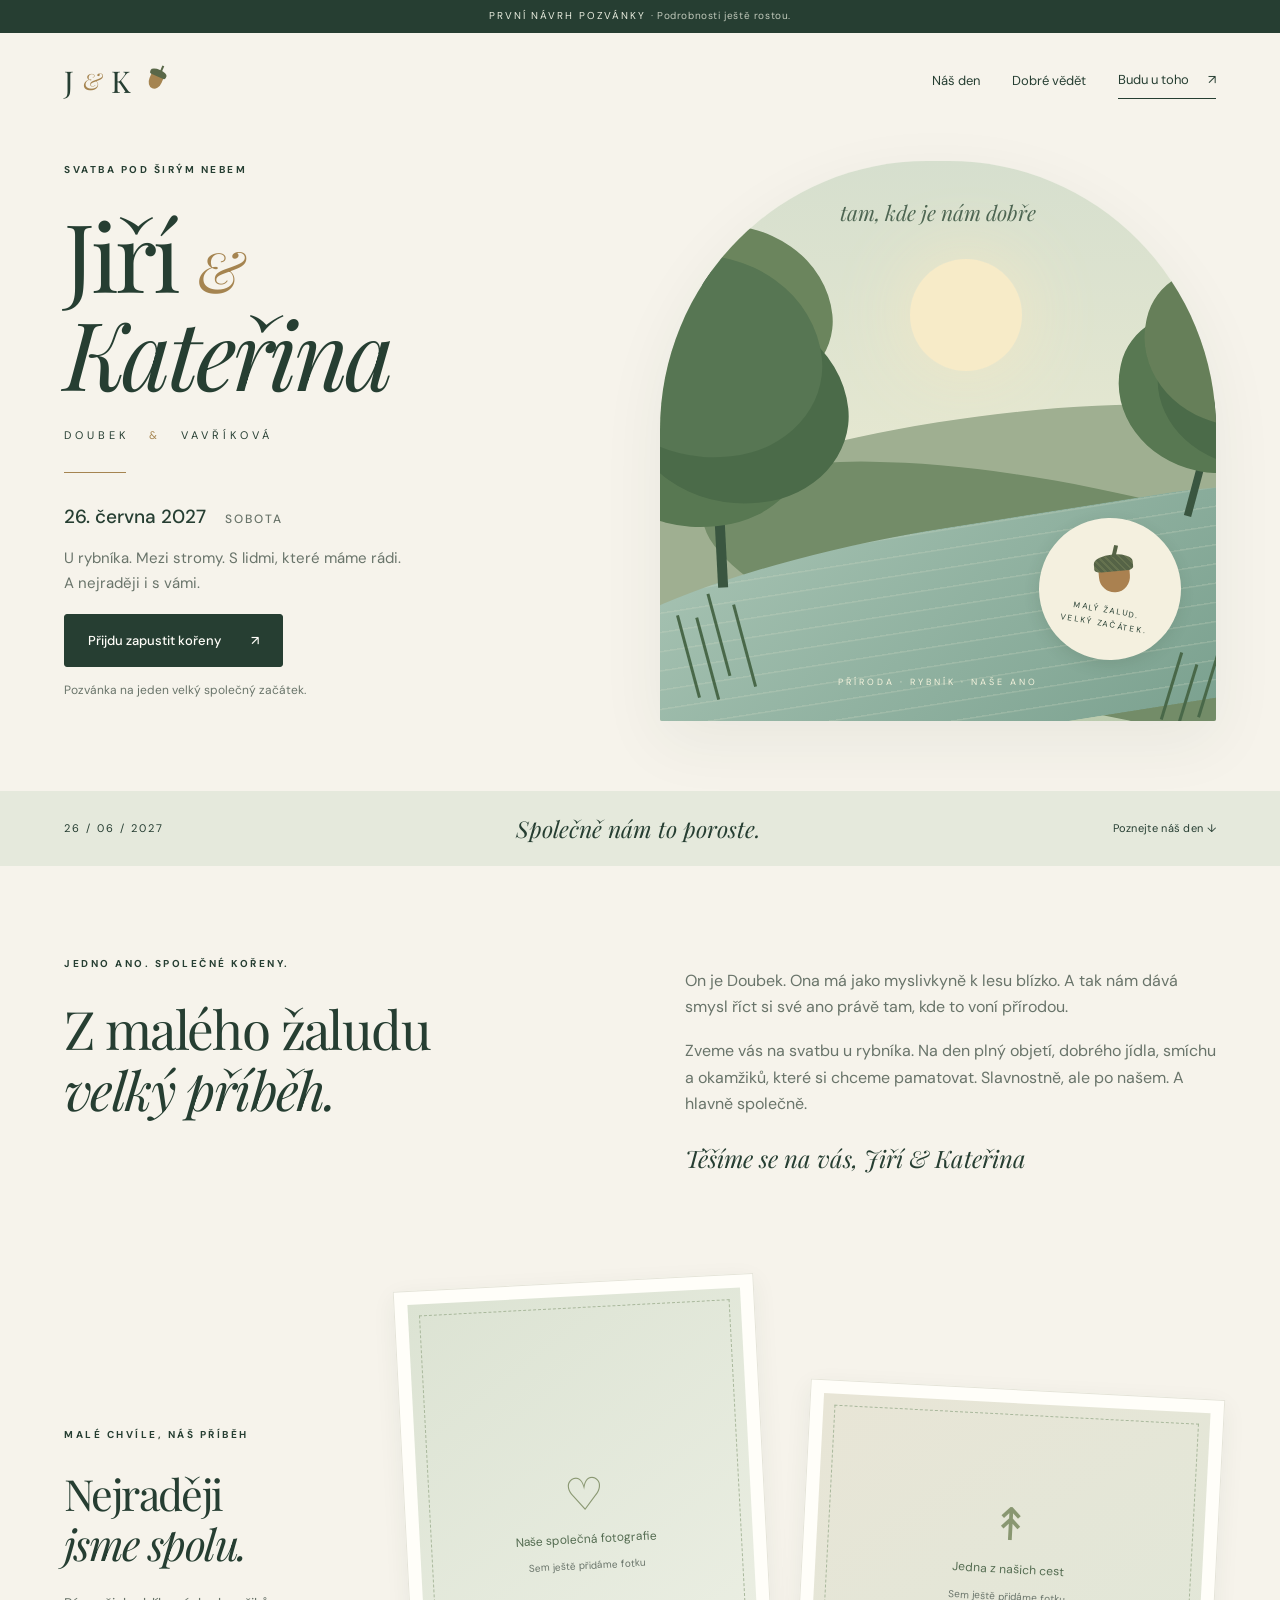
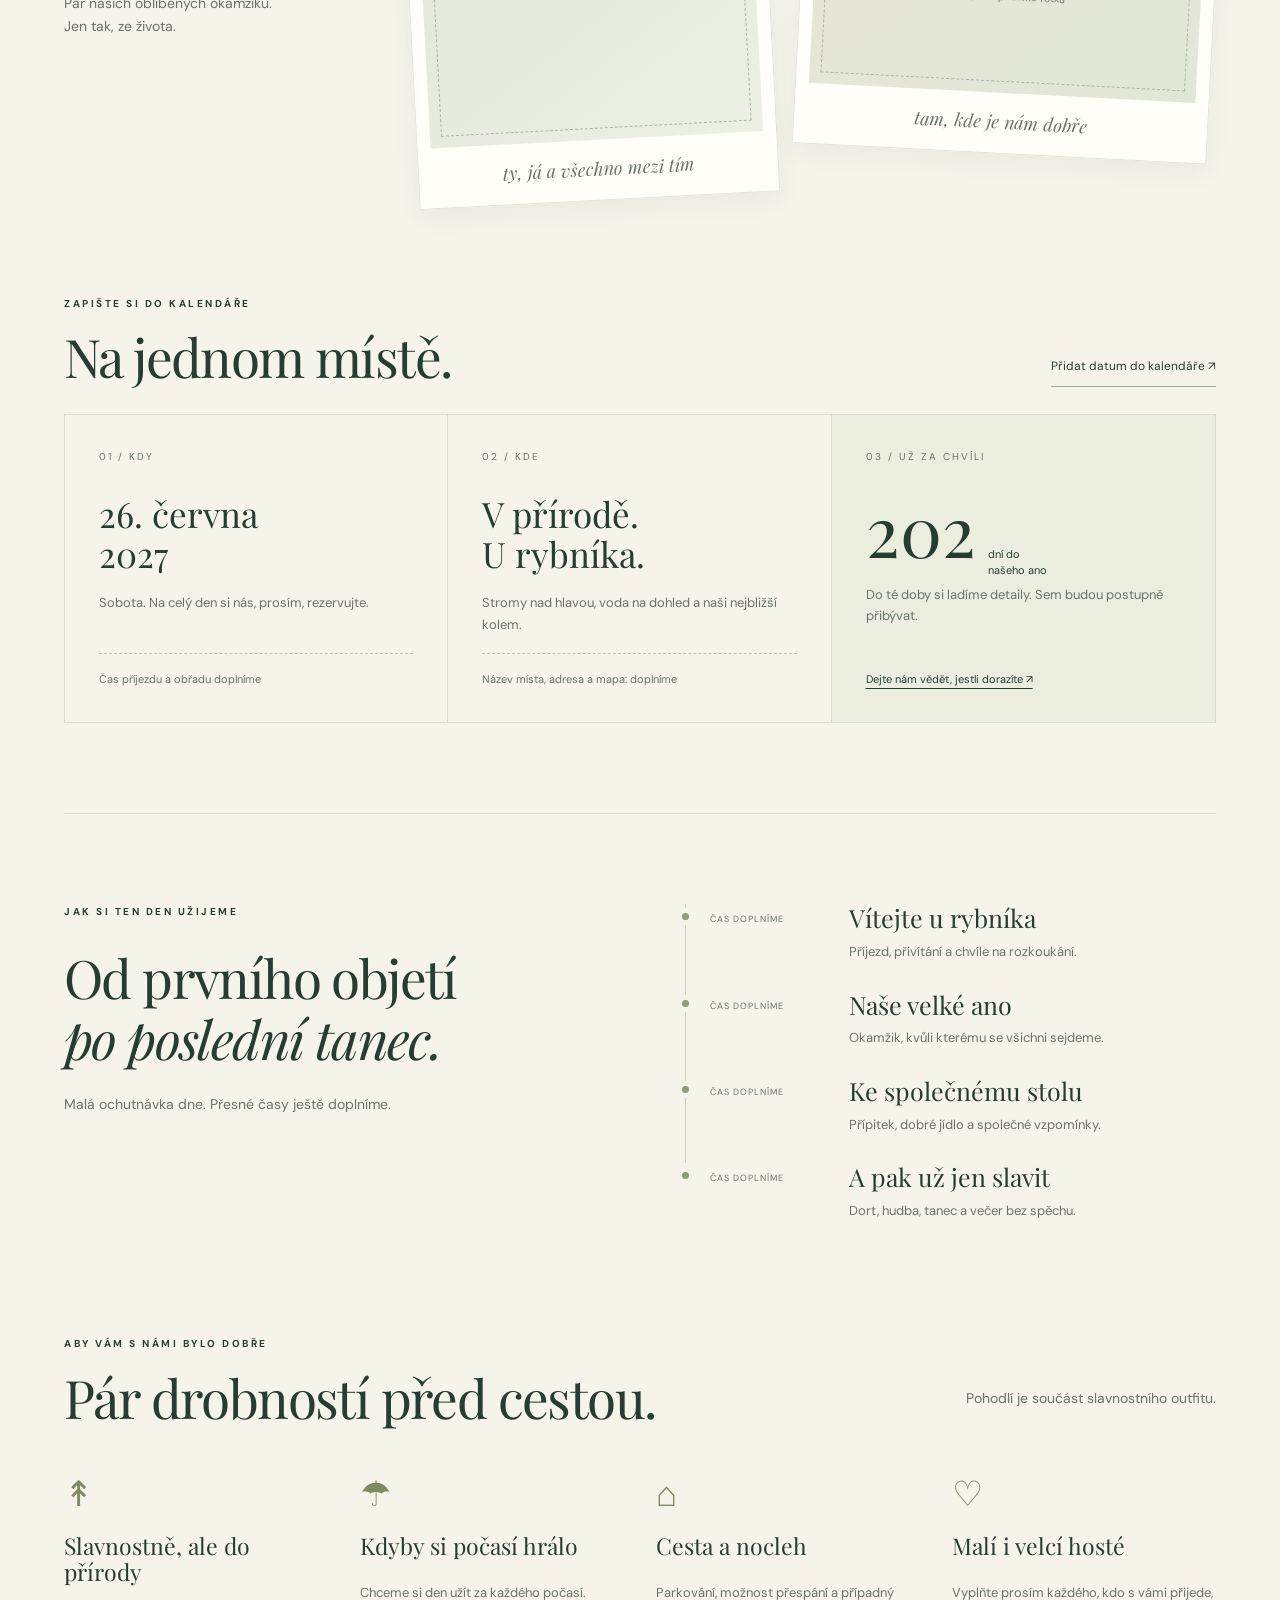
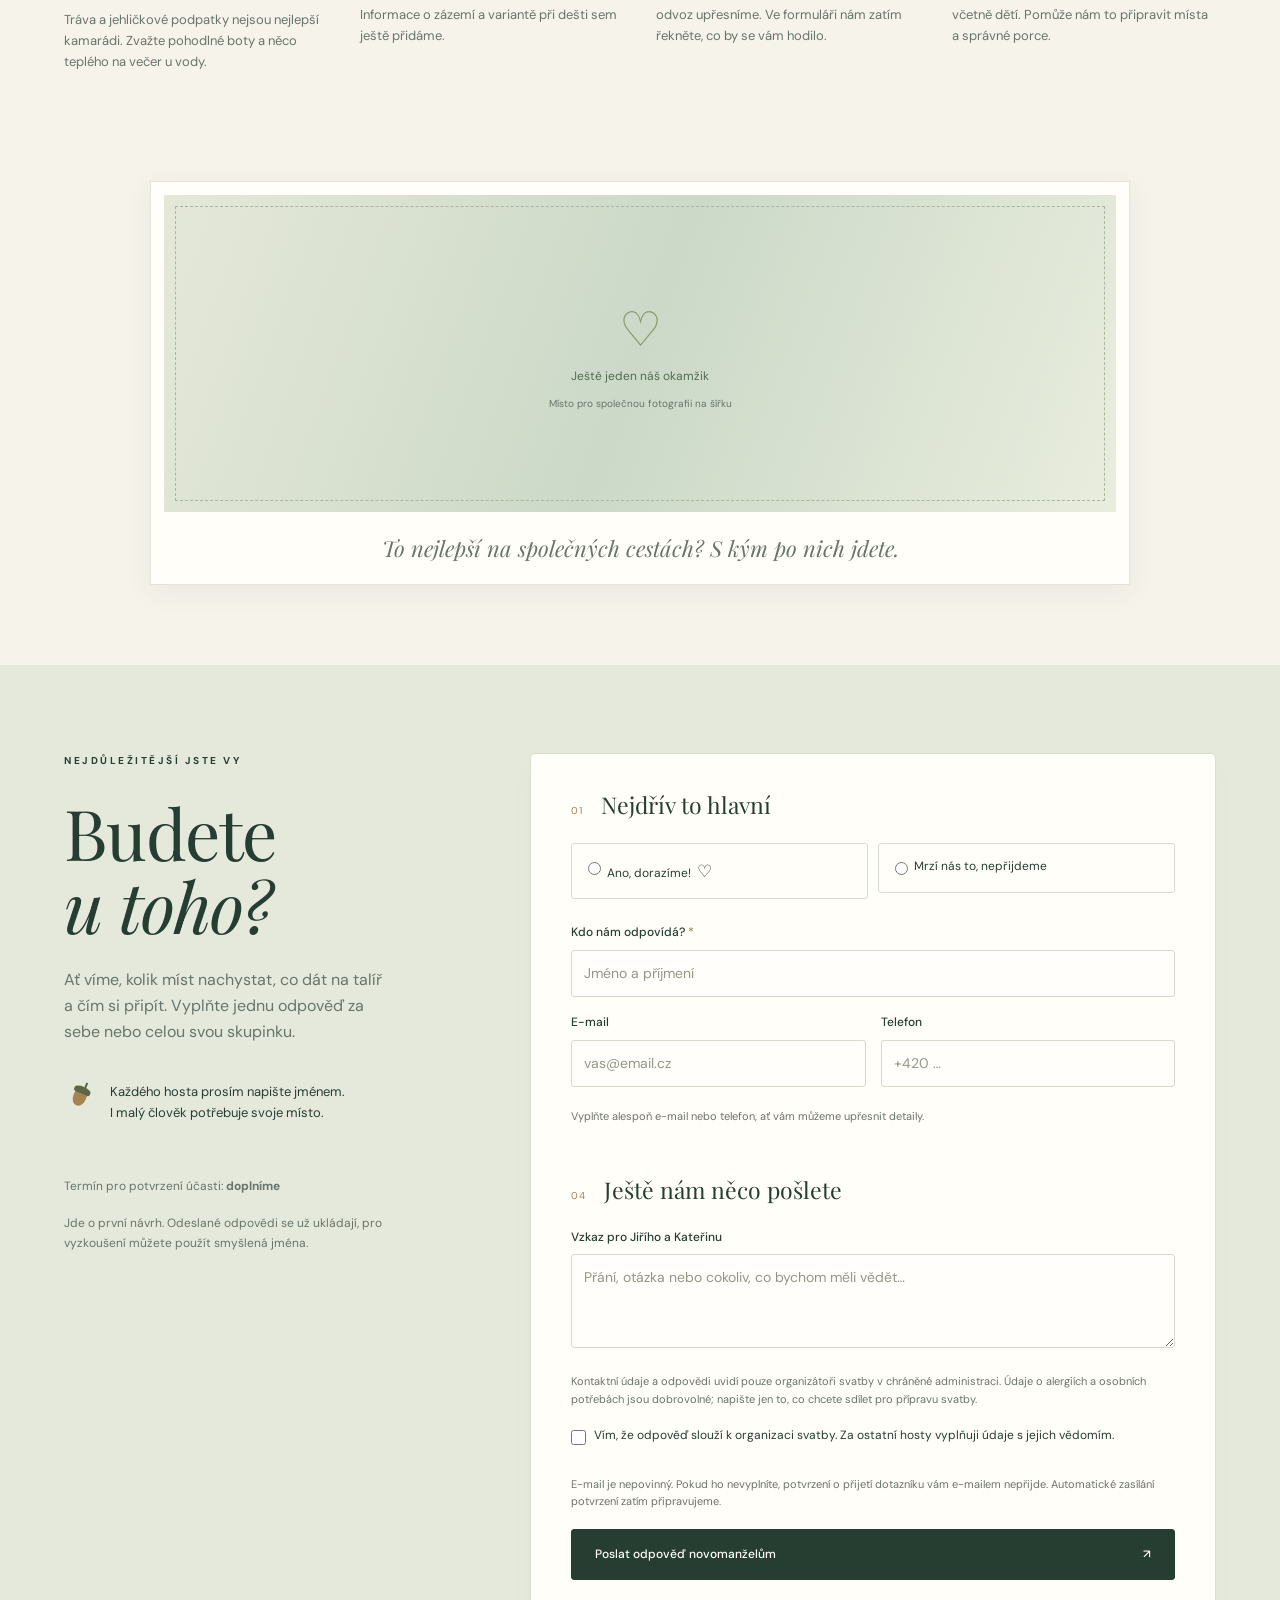
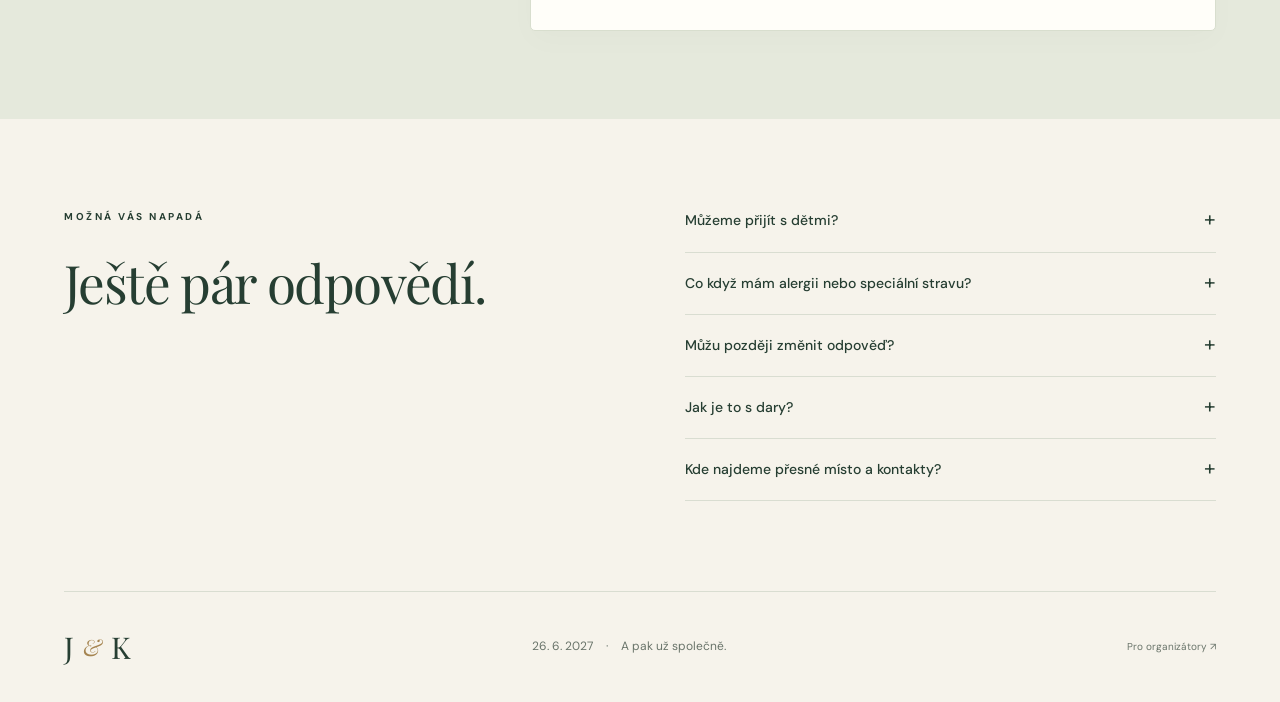
==== index.html @ 95fc45a4 "Explain optional email and planned RSVP confirmations" ====
<!doctype html>
<html lang="cs">
<head>
  <meta charset="utf-8"><meta name="viewport" content="width=device-width,initial-scale=1">
  <meta name="theme-color" content="#263e32">
  <title>Jiří & Kateřina — 26. června 2027</title>
  <meta name="description" content="Jedno ano. Společné kořeny. Jiří a Kateřina vás zvou na svou svatbu v přírodě u rybníka, 26. června 2027.">
  <meta property="og:title" content="Jiří & Kateřina — bereme se!">
  <meta property="og:description" content="26. června 2027 · V přírodě, u rybníka · Budete u toho s námi?">
  <meta property="og:type" content="website"><meta property="og:url" content="https://doukysvatba.github.io/">
  <meta property="og:image" content="https://doukysvatba.github.io/og.png"><meta property="og:image:alt" content="Jiří a Kateřina, 26. června 2027. Dubové listy a rybník.">
  <meta name="twitter:card" content="summary_large_image"><meta name="twitter:image" content="https://doukysvatba.github.io/og.png">
  <link rel="stylesheet" href="style.css"><script defer src="config.js"></script><script defer src="api.js"></script><script defer src="app.js"></script>
</head>
<body>
<a class="skip" href="#obsah">Přejít na obsah</a>
<div class="draft">PRVNÍ NÁVRH POZVÁNKY <span>· Podrobnosti ještě rostou.</span></div>
<header class="header"><a class="monogram" href="#" aria-label="Jiří a Kateřina, úvod">J <span>&</span> K <i class="tiny-acorn" aria-hidden="true"></i></a><nav aria-label="Hlavní navigace"><a href="#nas-den">Náš den</a><a href="#prakticky">Dobré vědět</a><a class="nav-cta" href="#potvrzeni">Budu u toho <span aria-hidden="true">↗</span></a></nav></header>
<main id="obsah">
  <section class="hero" aria-labelledby="hero-title">
    <div class="hero-copy"><p class="eyebrow">SVATBA POD ŠIRÝM NEBEM</p><h1 id="hero-title">Jiří <span class="amp">&</span><br><em>Kateřina</em></h1><p class="surnames">DOUBEK <span>&</span> VAVŘÍKOVÁ</p><div class="hero-rule"></div><p class="hero-date">26. června 2027 <span>sobota</span></p><p class="hero-description">U rybníka. Mezi stromy. S lidmi, které máme rádi.<br>A nejraději i s vámi.</p><a class="button" href="#potvrzeni">Přijdu zapustit kořeny <span aria-hidden="true">↗</span></a><p class="small hero-note">Pozvánka na jeden velký společný začátek.</p></div>
    <div class="hero-art" role="img" aria-label="Ilustrovaná krajina s rybníkem, stromy a motivem žaludu"><div class="art-grain"></div><div class="sun"></div><div class="hill hill-back"></div><div class="hill hill-front"></div><div class="pond"></div><div class="reeds reeds-one"></div><div class="reeds reeds-two"></div><div class="tree tree-one"><i></i><b></b></div><div class="tree tree-two"><i></i><b></b></div><div class="art-text">tam, kde je nám dobře</div><div class="acorn-stamp"><div class="acorn"><i></i><b></b></div><span>MALÝ ŽALUD.<br>VELKÝ ZAČÁTEK.</span></div><p class="art-caption">PŘÍRODA · RYBNÍK · NAŠE ANO</p></div>
  </section>
  <div class="date-strip"><span>26 / 06 / 2027</span><span class="strip-center">Společně nám to poroste.</span><a href="#nas-den">Poznejte náš den ↓</a></div>
  <section class="intro section" id="nas-den"><div><p class="eyebrow">JEDNO ANO. SPOLEČNÉ KOŘENY.</p><h2>Z malého žaludu<br><em>velký příběh.</em></h2></div><div class="intro-text"><p>On je Doubek. Ona má jako myslivkyně k lesu blízko. A tak nám dává smysl říct si své ano právě tam, kde to voní přírodou.</p><p>Zveme vás na svatbu u rybníka. Na den plný objetí, dobrého jídla, smíchu a okamžiků, které si chceme pamatovat. Slavnostně, ale po našem. A hlavně společně.</p><p class="signature">Těšíme se na vás, Jiří & Kateřina</p></div></section>
  <section class="photo-story section" aria-labelledby="photo-story-title">
    <div class="photo-story-copy"><p class="eyebrow">MALÉ CHVÍLE, NÁŠ PŘÍBĚH</p><h2 id="photo-story-title">Nejraději<br><em>jsme spolu.</em></h2><p class="muted">Pár našich oblíbených okamžiků. Jen tak, ze života.</p></div>
    <figure class="photo-frame photo-portrait"><div class="photo-space"><span class="photo-mark" aria-hidden="true">♡</span><span>Naše společná fotografie</span><small>Sem ještě přidáme fotku</small></div><figcaption>ty, já a všechno mezi tím</figcaption></figure>
    <figure class="photo-frame photo-landscape"><div class="photo-space"><span class="photo-mark" aria-hidden="true">↟</span><span>Jedna z našich cest</span><small>Sem ještě přidáme fotku</small></div><figcaption>tam, kde je nám dobře</figcaption></figure>
  </section>
  <section class="details section"><div class="section-top"><div><p class="eyebrow">ZAPIŠTE SI DO KALENDÁŘE</p><h2>Na jednom místě.</h2></div><button type="button" class="text-button" id="calendar">Přidat datum do kalendáře ↗</button></div><div class="detail-grid"><article class="detail-card"><span class="card-num">01 / KDY</span><h3>26. června<br>2027</h3><p>Sobota. Na celý den si nás, prosím, rezervujte.</p><div class="pending">Čas příjezdu a obřadu doplníme</div></article><article class="detail-card"><span class="card-num">02 / KDE</span><h3>V přírodě.<br>U rybníka.</h3><p>Stromy nad hlavou, voda na dohled a naši nejbližší kolem.</p><div class="pending">Název místa, adresa a mapa: doplníme</div></article><article class="detail-card countdown-card"><span class="card-num">03 / UŽ ZA CHVÍLI</span><div class="countdown"><strong id="days">—</strong><span id="days-label">dní do našeho ano</span></div><p>Do té doby si ladíme detaily. Sem budou postupně přibývat.</p><a href="#potvrzeni">Dejte nám vědět, jestli dorazíte ↗</a></article></div></section>
  <section class="program section"><div><p class="eyebrow">JAK SI TEN DEN UŽIJEME</p><h2>Od prvního objetí<br><em>po poslední tanec.</em></h2><p class="muted">Malá ochutnávka dne. Přesné časy ještě doplníme.</p></div><ol class="timeline"><li><span>ČAS DOPLNÍME</span><div><h3>Vítejte u rybníka</h3><p>Příjezd, přivítání a chvíle na rozkoukání.</p></div></li><li><span>ČAS DOPLNÍME</span><div><h3>Naše velké ano</h3><p>Okamžik, kvůli kterému se všichni sejdeme.</p></div></li><li><span>ČAS DOPLNÍME</span><div><h3>Ke společnému stolu</h3><p>Přípitek, dobré jídlo a společné vzpomínky.</p></div></li><li><span>ČAS DOPLNÍME</span><div><h3>A pak už jen slavit</h3><p>Dort, hudba, tanec a večer bez spěchu.</p></div></li></ol></section>
  <section class="practical section" id="prakticky"><div class="section-top"><div><p class="eyebrow">ABY VÁM S NÁMI BYLO DOBŘE</p><h2>Pár drobností před cestou.</h2></div><p class="muted">Pohodlí je součást slavnostního outfitu.</p></div><div class="practical-grid"><article><span class="mini-icon" aria-hidden="true">↟</span><h3>Slavnostně, ale do přírody</h3><p>Tráva a jehličkové podpatky nejsou nejlepší kamarádi. Zvažte pohodlné boty a něco teplého na večer u vody.</p></article><article><span class="mini-icon" aria-hidden="true">☂</span><h3>Kdyby si počasí hrálo</h3><p>Chceme si den užít za každého počasí. Informace o zázemí a variantě při dešti sem ještě přidáme.</p></article><article><span class="mini-icon" aria-hidden="true">⌂</span><h3>Cesta a nocleh</h3><p>Parkování, možnost přespání a případný odvoz upřesníme. Ve formuláři nám zatím řekněte, co by se vám hodilo.</p></article><article><span class="mini-icon" aria-hidden="true">♡</span><h3>Malí i velcí hosté</h3><p>Vyplňte prosím každého, kdo s vámi přijede, včetně dětí. Pomůže nám to připravit místa a správné porce.</p></article></div></section>
  <section class="photo-pause section" aria-labelledby="photo-pause-title"><figure class="photo-frame photo-wide"><div class="photo-space"><span class="photo-mark" aria-hidden="true">♡</span><span>Ještě jeden náš okamžik</span><small>Místo pro společnou fotografii na šířku</small></div><figcaption id="photo-pause-title">To nejlepší na společných cestách? S kým po nich jdete.</figcaption></figure></section>
  <section class="rsvp section" id="potvrzeni"><div class="rsvp-intro"><p class="eyebrow">NEJDŮLEŽITĚJŠÍ JSTE VY</p><h2>Budete<br><em>u toho?</em></h2><p>Ať víme, kolik míst nachystat, co dát na talíř a čím si připít. Vyplňte jednu odpověď za sebe nebo celou svou skupinku.</p><div class="rsvp-note"><span class="tiny-acorn" aria-hidden="true"></span><p>Každého hosta prosím napište jménem.<br>I malý člověk potřebuje svoje místo.</p></div><p class="small">Termín pro potvrzení účasti: <strong>doplníme</strong></p><p class="small">Jde o první návrh. Odeslané odpovědi se už ukládají, pro vyzkoušení můžete použít smyšlená jména.</p></div>
    <div class="form-card"><form id="rsvp-form">
      <fieldset><legend><span>01</span> Nejdřív to hlavní</legend><div class="attendance"><label><input type="radio" name="attendance" value="yes" required><span>Ano, dorazíme! <b>♡</b></span></label><label><input type="radio" name="attendance" value="no" required><span>Mrzí nás to, nepřijdeme</span></label></div><div class="field"><label for="contact-name">Kdo nám odpovídá? <span>*</span></label><input id="contact-name" name="contactName" autocomplete="name" maxlength="100" required placeholder="Jméno a příjmení"></div><div class="two-columns"><div class="field"><label for="email">E-mail</label><input id="email" name="email" type="email" autocomplete="email" maxlength="180" placeholder="vas@email.cz"></div><div class="field"><label for="phone">Telefon</label><input id="phone" name="phone" type="tel" autocomplete="tel" maxlength="40" placeholder="+420 …"></div></div><p class="field-hint">Vyplňte alespoň e-mail nebo telefon, ať vám můžeme upřesnit detaily.</p></fieldset>
      <div id="attending-fields" hidden><fieldset><legend><span>02</span> Kdo všechno přijede?</legend><p class="field-hint">Přidejte sebe, doprovod i děti. Jedna kartička = jeden host.</p><div id="guests"></div><button type="button" class="button secondary add-guest" id="add-guest">+ Přidat dalšího hosta</button><p class="field-hint">Maximálně 12 osob v jedné odpovědi.</p></fieldset>
      <fieldset><legend><span>03</span> Cesta, nocleh a drobnosti</legend><div class="two-columns"><div class="field"><label for="accommodation">Máte zájem o přespání?</label><select name="accommodation" id="accommodation"><option value="unsure">Ještě nevíme</option><option value="no">Ne, nocleh nepotřebujeme</option><option value="yes">Ano, máme zájem</option><option value="own">Zařídíme si sami</option></select></div><div class="field"><label for="transport">Jak plánujete přijet?</label><select name="transport" id="transport"><option value="unsure">Ještě nevíme</option><option value="car">Vlastním autem</option><option value="ride">S někým se svezeme</option><option value="other">Jinak</option></select></div></div><div class="two-columns"><div class="field"><label for="cars">Kolik aut přivezete?</label><input id="cars" name="cars" type="number" min="0" max="12" value="0"></div><div class="field"><label for="ride-home">Hodil by se odvoz po oslavě?</label><select name="rideHome" id="ride-home"><option value="unsure">Ještě nevíme</option><option value="no">Ne, zařídíme si sami</option><option value="yes">Ano, měli bychom zájem</option></select></div></div><p class="field-hint">Zjišťujeme zájem. Odeslání formuláře zatím není rezervací ubytování ani odvozu.</p><div class="field"><label for="accessibility">Co můžeme udělat pro vaše pohodlí?</label><textarea id="accessibility" name="accessibility" maxlength="1000" rows="2" placeholder="Např. místo pro kočárek, pomoc s pohybem, dětská židlička…"></textarea></div><div class="field"><label for="song">Na jakou písničku vás dostaneme na parket?</label><input id="song" name="song" maxlength="200" placeholder="Interpret a název písničky"></div></fieldset></div>
      <fieldset><legend><span>04</span> Ještě nám něco pošlete</legend><div class="field"><label for="message">Vzkaz pro Jiřího a Kateřinu</label><textarea id="message" name="message" rows="3" maxlength="2000" placeholder="Přání, otázka nebo cokoliv, co bychom měli vědět…"></textarea></div><p class="privacy-note">Kontaktní údaje a odpovědi uvidí pouze organizátoři svatby v chráněné administraci. Údaje o alergiích a osobních potřebách jsou dobrovolné; napište jen to, co chcete sdílet pro přípravu svatby.</p><label class="check"><input type="checkbox" name="acknowledge" required><span>Vím, že odpověď slouží k organizaci svatby. Za ostatní hosty vyplňuji údaje s jejich vědomím.</span></label></fieldset>
      <div class="honey" aria-hidden="true"><label for="company">Toto pole nevyplňujte</label><input id="company" name="company" tabindex="-1" autocomplete="off"></div>
      <p class="field-hint" id="email-confirmation-note">E-mail je nepovinný. Pokud ho nevyplníte, potvrzení o přijetí dotazníku vám e-mailem nepřijde. Automatické zasílání potvrzení zatím připravujeme.</p>
      <button class="button submit" id="submit" type="submit">Poslat odpověď novomanželům <span aria-hidden="true">↗</span></button><p id="form-status" role="status" aria-live="polite"></p>
    </form><div id="success" hidden tabindex="-1"><div class="success-icon">♡</div><p class="eyebrow">DĚKUJEME ZA ODPOVĚĎ</p><h3 id="success-title">Máme to zapsané.</h3><p id="success-text"></p><p class="small">Potvrzení je uložené. Automatický e-mail neposíláme. Na tomto zařízení můžete svou odpověď později upravit.</p><button type="button" class="button secondary" id="edit-response">Upravit odpověď</button></div></div>
  </section>
  <section class="faq section"><div><p class="eyebrow">MOŽNÁ VÁS NAPADÁ</p><h2>Ještě pár odpovědí.</h2></div><div><details><summary>Můžeme přijít s dětmi?</summary><p>Ve formuláři můžete uvést děti i miminka včetně porcí a potřeb. Přesné informace k zázemí pro nejmenší ještě doplníme.</p></details><details><summary>Co když mám alergii nebo speciální stravu?</summary><p>Ke každému hostovi lze vybrat typ jídla a dobrovolně doplnit alergie. Konkrétní menu připravujeme; uvedení potřeby zatím není potvrzením, že ji kuchyně dokáže zajistit. Ozveme se s upřesněním.</p></details><details><summary>Můžu později změnit odpověď?</summary><p>Ano. Na stejném zařízení a ve stejném prohlížeči můžete odpověď upravit. Nemažte data webu, jinak se vazba na odpověď ztratí. Při změně zařízení nás kontaktujte; kontakt sem ještě doplníme.</p></details><details><summary>Jak je to s dary?</summary><p>Největší radost nám udělá, když ten den strávíte s námi. Další přání ohledně darů ještě doplníme.</p></details><details><summary>Kde najdeme přesné místo a kontakty?</summary><p>Adresa, mapa, parkování a kontakt na organizátora tady budou před svatbou. Zatím jsou tyto informace k doplnění.</p></details></div></section>
</main><footer><div class="monogram">J <span>&</span> K</div><p>26. 6. 2027 <span>·</span> A pak už společně.</p><a href="admin.html">Pro organizátory ↗</a></footer>
</body></html>
---- style.css ----
@import url('https://fonts.googleapis.com/css2?family=DM+Sans:wght@400;500;600;700&family=Manrope:wght@400;500;600;700&family=Playfair+Display:ital,wght@0,400;0,500;0,600;1,400;1,500&display=swap');
:root{--paper:#f6f3eb;--ink:#263e32;--muted:#69746a;--line:#d9ddd1;--sage:#e5e9dc;--green:#385540;--gold:#a58450;--white:#fffef9;--serif:'Playfair Display',Georgia,serif;--sans:'DM Sans','Manrope',Arial,sans-serif}*{box-sizing:border-box}html{scroll-behavior:smooth;scroll-padding-top:24px}body{margin:0;background:var(--paper);color:var(--ink);font:16px/1.65 var(--sans)}button,input,select,textarea{font:inherit}button,a,input,select,textarea{touch-action:manipulation}a{color:inherit;text-underline-offset:5px}button,a{-webkit-tap-highlight-color:transparent}button{cursor:pointer}button:disabled{cursor:wait;opacity:.6}h1,h2,h3,p{margin-top:0}h1,h2,h3{font-family:var(--serif);font-weight:400;line-height:1.15}h2{font-size:clamp(32px,4.2vw,53px);letter-spacing:-1.6px;margin-bottom:24px}h3{font-size:26px}em{font-weight:400}p{margin-bottom:18px}input,select,textarea{min-width:0;max-width:100%}textarea{resize:vertical}a:focus-visible,button:focus-visible,summary:focus-visible,input:focus-visible,select:focus-visible,textarea:focus-visible{outline:3px solid #a58450;outline-offset:4px}[hidden]{display:none!important}.skip{position:absolute;left:10px;top:-80px;padding:12px;background:white;z-index:20}.skip:focus{top:5px}.draft{text-align:center;background:var(--ink);color:#e9eddf;font-size:10px;letter-spacing:1.9px;padding:8px 12px}.draft span{letter-spacing:.6px;opacity:.8}.header{max-width:1320px;padding:28px 48px;margin:auto;display:flex;align-items:center;justify-content:space-between}.monogram{font:30px var(--serif);display:flex;align-items:center;gap:9px;text-decoration:none}.monogram span{font-size:23px;font-style:italic;color:var(--gold)}.header nav{display:flex;gap:32px;align-items:center;font-size:13px}.header nav a{text-decoration:none}.nav-cta{border-bottom:1px solid var(--ink);padding:7px 0}.nav-cta span{margin-left:16px}.hero{max-width:1320px;min-height:650px;padding:32px 48px 70px;margin:auto;display:grid;grid-template-columns:1fr 1fr;gap:64px;align-items:center}.eyebrow{font-size:10px;font-weight:700;letter-spacing:2.5px;margin-bottom:26px}.hero h1{font-size:clamp(64px,7.4vw,100px);letter-spacing:-4px;line-height:1.04;margin-bottom:24px}.hero h1 .amp{font-size:.6em;color:var(--gold);font-style:italic}.surnames{font-size:11px;letter-spacing:4px}.surnames span{margin:0 13px;color:var(--gold)}.hero-rule{width:62px;border-top:1px solid var(--gold);margin:28px 0}.hero-date{font-size:19px;font-weight:500;margin-bottom:14px}.hero-date span{font-size:12px;text-transform:uppercase;letter-spacing:2px;margin-left:14px;color:var(--muted)}.hero-description{color:var(--muted);font-size:15px}.button{display:inline-flex;align-items:center;justify-content:space-between;gap:30px;background:var(--ink);color:var(--white);border:1px solid var(--ink);padding:15px 23px;font-size:13px;font-weight:500;text-decoration:none;border-radius:3px;min-height:50px;transition:background .2s,transform .2s}.button:hover{background:#426047;transform:translateY(-1px)}.button.secondary{background:transparent;color:var(--ink);border-color:#b5c0af}.button.secondary:hover{background:var(--sage)}.small{font-size:12px;color:var(--muted)}.hero-note{margin-top:14px}.hero-art{height:560px;position:relative;overflow:hidden;background:linear-gradient(#d6dfce,#e8e9d1 63%,#bbcbae);border-radius:48% 48% 2px 2px;isolation:isolate;box-shadow:0 20px 65px #233e3010}.sun{width:112px;height:112px;background:#f7ebc8;border-radius:50%;position:absolute;top:98px;left:45%;box-shadow:0 0 80px #f3e8c5}.hill{position:absolute;width:150%;height:220px;border-radius:50%}.hill-back{background:#9faf91;top:260px;left:-22%;transform:rotate(-9deg)}.hill-front{background:#738c68;top:333px;left:6%;transform:rotate(13deg)}.pond{position:absolute;left:-20%;width:150%;height:210px;bottom:-15px;background:repeating-linear-gradient(0deg,transparent 0 17px,#d8dfc838 18px 19px),linear-gradient(145deg,#abc6b6,#739b89);border-radius:50% 25% 0 0;transform:rotate(-9deg)}.tree{position:absolute;bottom:133px;width:150px;height:350px;left:-23px;transform:rotate(-6deg)}.tree b{position:absolute;left:72px;bottom:0;width:10px;height:100%;background:#3a5640;transform:rotate(3deg)}.tree i{position:absolute;inset:15px -40px 130px;background:#577653;border-radius:43% 57% 43% 55%;z-index:1;box-shadow:25px 53px 0 -4px #4b6b49,-20px 67px 0 1px #587852,30px -42px 0 -15px #6b855d}.tree-two{left:auto;right:-79px;bottom:157px;transform:scale(.75) rotate(12deg)}.tree-two i{background:#667f59}.reeds{position:absolute;bottom:22px;left:27px;width:3px;height:85px;background:#496849;transform:rotate(-15deg);box-shadow:18px 7px #496849,35px -13px #496849,57px 4px #496849;z-index:2}.reeds-two{left:auto;right:43px;bottom:0;transform:rotate(17deg);height:70px}.art-text{position:absolute;top:37px;left:0;right:0;text-align:center;font:italic 21px var(--serif);color:#4e6653}.art-caption{position:absolute;bottom:13px;left:0;right:0;text-align:center;color:#f5f3dd;font-size:9px;letter-spacing:3px;z-index:3}.art-grain{position:absolute;inset:0;opacity:.15;background-image:url("[data-uri]");z-index:4;mix-blend-mode:soft-light;pointer-events:none}.acorn-stamp{position:absolute;bottom:61px;right:35px;width:142px;height:142px;border-radius:50%;background:#f4f0df;display:flex;align-items:center;justify-content:center;flex-direction:column;transform:rotate(10deg);z-index:5;box-shadow:0 5px 15px #243e2920}.acorn-stamp span{text-align:center;font-size:8px;letter-spacing:1.8px;line-height:1.7;margin-top:12px}.acorn{position:relative;width:39px;height:45px;transform:rotate(-15deg)}.acorn i{position:absolute;bottom:0;width:31px;height:32px;left:4px;background:#aa8150;border-radius:8px 8px 50% 50%}.acorn b{position:absolute;top:7px;left:0;width:39px;height:17px;border-radius:55% 55% 20% 20%;background:repeating-linear-gradient(50deg,#556346 0 3px,#65724f 3px 5px)}.acorn b:before{content:'';position:absolute;bottom:14px;left:20px;width:4px;height:12px;transform:rotate(18deg);background:#556346}.tiny-acorn{display:inline-block;position:relative;width:13px;height:17px;background:#a58450;border-radius:3px 3px 50% 50%;margin:0 9px;transform:rotate(23deg)}.tiny-acorn:before{content:'';position:absolute;left:-2px;top:-3px;width:17px;height:7px;border-radius:50% 50% 2px 2px;background:#596748}.tiny-acorn:after{content:'';position:absolute;left:7px;top:-8px;width:2px;height:6px;background:#596748}.date-strip{background:var(--sage);padding:22px max(5%,calc((100vw - 1224px)/2));display:flex;align-items:center;justify-content:space-between;gap:20px;font-size:11px;letter-spacing:2px}.strip-center{font:italic 23px var(--serif);letter-spacing:0}.date-strip a{font-size:11px;letter-spacing:.3px;text-decoration:none}.section{max-width:1224px;margin:auto;padding:90px 0}.intro{display:grid;grid-template-columns:1fr 1fr;gap:90px}.intro-text{padding-top:12px;color:var(--muted)}.signature{font:italic 24px var(--serif);color:var(--ink);margin-top:25px}.details{padding-top:10px}.section-top{display:flex;justify-content:space-between;align-items:flex-end;gap:30px;margin-bottom:27px}.section-top h2{margin-bottom:0}.section-top .eyebrow{margin-bottom:14px}.text-button{border:0;border-bottom:1px solid #9eac97;background:none;color:var(--ink);font-size:12px;padding:10px 0;white-space:nowrap}.detail-grid{display:grid;grid-template-columns:repeat(3,1fr);border:1px solid var(--line)}.detail-card{padding:34px;display:flex;flex-direction:column;border-right:1px solid var(--line)}.detail-card:last-child{border:0}.card-num{font-size:10px;letter-spacing:2px;margin-bottom:28px;color:var(--muted)}.detail-card h3{font-size:35px;margin-bottom:18px}.detail-card p{font-size:13px;color:var(--muted)}.pending{margin-top:auto;padding-top:16px;border-top:1px dashed #bbc3b4;font-size:11px;color:var(--muted)}.countdown-card{background:#ebeedf}.countdown{display:flex;align-items:baseline;gap:12px;margin-top:-12px;margin-bottom:5px}.countdown strong{font:70px var(--serif)}.countdown span{font-size:11px;max-width:60px;line-height:1.5}.countdown-card a{font-size:11px;margin-top:auto}.program{border-top:1px solid var(--line);display:grid;grid-template-columns:1fr 1fr;gap:90px}.muted{color:var(--muted);font-size:14px}.timeline{margin:0;padding:0;list-style:none}.timeline li{display:grid;grid-template-columns:115px 1fr;gap:24px;padding:0 0 28px 24px;border-left:1px solid #c7d0be;position:relative}.timeline li:before{content:'';position:absolute;width:7px;height:7px;background:#8d9b76;border:5px solid var(--paper);box-sizing:content-box;border-radius:50%;top:4px;left:-9px}.timeline li:last-child{padding-bottom:0;border-color:transparent}.timeline span{font-size:9px;letter-spacing:1px;padding-top:8px;color:var(--muted)}.timeline h3{font-size:25px;margin-bottom:8px}.timeline p{font-size:13px;color:var(--muted);margin:0}.practical{padding-top:25px}.practical-grid{display:grid;grid-template-columns:repeat(4,1fr);gap:32px;margin-top:40px}.mini-icon{font:35px var(--serif);color:#7e8b60;display:block;margin-bottom:18px}.practical-grid h3{font-size:23px}.practical-grid p{font-size:13px;color:var(--muted)}.rsvp{max-width:none;background:var(--sage);padding:88px max(5%,calc((100vw - 1224px)/2));display:grid;grid-template-columns:.75fr 1.25fr;gap:100px}.rsvp-intro h2{font-size:70px;line-height:1.05}.rsvp-intro>p:not(.eyebrow){max-width:325px;color:var(--muted)}.rsvp-intro{align-self:start;position:sticky;top:40px}.rsvp-note{display:flex;align-items:flex-start;margin:35px 0;gap:15px}.rsvp-note .tiny-acorn{margin-top:8px;flex-shrink:0}.rsvp-note p{font-size:13px}.form-card{background:var(--white);padding:35px 40px;box-shadow:0 10px 30px #36452d05;border:1px solid #d8dece;border-radius:5px}fieldset{border:0;margin:0 0 30px;padding:0;min-width:0}legend{font:23px var(--serif);padding:0;margin-bottom:23px;width:100%}legend>span{font:10px var(--sans);letter-spacing:1px;color:var(--gold);margin-right:12px}.field{margin-bottom:16px}.field>label{display:block;font-size:12px;font-weight:500;margin-bottom:7px}.field>label>span{color:var(--gold)}.field input,.field textarea,.field select{width:100%;border:1px solid #d5dacd;border-radius:3px;background:#fffefa;color:var(--ink);padding:11px 12px;font-size:14px;min-height:45px}.field input::placeholder,.field textarea::placeholder{color:#929889}.field-hint{font-size:11px;color:var(--muted);margin:5px 0 18px;line-height:1.6}.two-columns{display:grid;grid-template-columns:1fr 1fr;gap:15px}.attendance{display:grid;grid-template-columns:1fr 1fr;gap:10px;margin-bottom:24px}.attendance label{position:relative;cursor:pointer}.attendance input{position:absolute;top:16px;left:12px;accent-color:var(--ink)}.attendance label>span{display:block;padding:13px 12px 13px 35px;border:1px solid var(--line);font-size:12px;min-height:50px;border-radius:3px}.attendance input:checked+span{background:var(--sage);border-color:var(--green)}.attendance b{font-weight:400;font-size:17px;margin-left:3px}.guest-card{background:#f4f5ed;border:1px solid #e2e5d9;padding:20px;margin-bottom:15px;border-radius:3px}.guest-top{display:flex;justify-content:space-between;align-items:center;margin-bottom:16px}.guest-top h4{margin:0;font-size:12px;font-weight:600}.remove-guest{font-size:11px;background:none;border:0;color:#7b4d3c;text-decoration:underline;text-underline-offset:3px;padding:5px}.drinks{display:flex;flex-wrap:wrap;gap:8px 14px}.check{display:flex;align-items:flex-start;gap:8px;font-size:12px;line-height:1.6;cursor:pointer}.check input{accent-color:var(--ink);margin:4px 0 0;flex-shrink:0;width:15px;height:15px}.drinks .check{font-size:11px}.add-guest{width:100%;justify-content:center;border-style:dashed!important;font-size:12px}.privacy-note{font-size:11px;color:var(--muted)}.submit{width:100%;font-size:12px}#form-status{font-size:13px;margin:15px 0 0;color:#8d432d}#success{text-align:center;padding:35px 0}#success h3{font-size:38px}#success p{font-size:14px}#success .small{font-size:12px}.success-icon{font-size:58px;color:var(--gold);margin-bottom:24px}.honey{position:absolute;left:-10000px;width:1px;height:1px;overflow:hidden}.faq{display:grid;grid-template-columns:1fr 1fr;gap:90px}.faq details{border-bottom:1px solid var(--line);padding:19px 0}.faq details:first-child{padding-top:0}.faq summary{cursor:pointer;list-style:none;font-size:14px;font-weight:500;display:flex;justify-content:space-between;gap:15px}.faq summary::-webkit-details-marker{display:none}.faq summary:after{content:'+';font-size:21px;font-weight:400;line-height:1}.faq details[open] summary:after{content:'−'}.faq details p{font-size:13px;color:var(--muted);padding-top:15px;margin-bottom:0}footer{max-width:1224px;margin:auto;padding:35px 0;border-top:1px solid var(--line);display:flex;align-items:center;justify-content:space-between;gap:20px}footer p{font-size:12px;margin:0;color:var(--muted)}footer p span{padding:0 10px}footer a{font-size:10px;color:var(--muted);text-decoration:none}
@media(min-width:1500px){.hero{padding-top:50px;padding-bottom:90px}.hero-art{height:610px}.hero{gap:85px}}@media(max-width:1320px){.section:not(.rsvp),footer{margin-left:5%;margin-right:5%}.header,.hero{padding-left:5%;padding-right:5%}.hero{gap:40px}.rsvp{gap:55px}}@media(max-width:900px){.hero-art{height:490px}.hero{gap:28px;min-height:0;padding-top:28px}.hero h1{font-size:73px}.hero-date span{display:block;margin:3px 0 0}.hero-description br{display:none}.intro,.program,.faq{gap:40px}.detail-card{padding:25px}.practical-grid{grid-template-columns:repeat(2,1fr)}.rsvp{grid-template-columns:1fr;gap:30px}.rsvp-intro{position:static;display:grid;grid-template-columns:1fr 1fr;column-gap:35px}.rsvp-intro .eyebrow,.rsvp-intro h2{grid-column:1}.rsvp-intro h2{grid-row:2/5}.rsvp-intro>p:not(.eyebrow),.rsvp-note{grid-column:2;max-width:none}.rsvp-intro>p:nth-child(3){grid-row:1/3;padding-top:10px}.rsvp-note{margin:0}.rsvp-intro h2{font-size:60px}.form-card{padding:35px}.timeline li{grid-template-columns:85px 1fr;gap:15px}.timeline span{font-size:8px}.strip-center{font-size:19px}.section{padding-top:65px;padding-bottom:65px}}
@media(max-width:620px){.draft{font-size:8px;letter-spacing:1.4px}.draft span{font-size:8px}.header{padding-top:20px;padding-bottom:16px}.header nav{gap:19px;font-size:11px}.header nav>a:first-child{display:none}.monogram{font-size:25px}.hero{grid-template-columns:1fr;padding-top:25px;padding-bottom:38px;gap:27px}.hero-copy{text-align:center}.hero .eyebrow{margin-bottom:22px;font-size:9px}.hero h1{font-size:76px;line-height:1;letter-spacing:-3px}.hero h1 br{display:none}.hero h1 .amp{display:block;font-size:39px;line-height:1.15}.surnames{font-size:9px;letter-spacing:3px;margin-top:22px}.hero-rule{margin:20px auto}.hero-date{font-size:18px}.hero-date span{display:inline;font-size:10px;margin-left:10px}.hero-description{font-size:13px;max-width:280px;margin:0 auto 22px}.hero .button{font-size:12px}.hero-note{font-size:10px}.hero-art{height:370px;width:100%;max-width:400px;margin:auto;border-radius:48% 48% 2px 2px}.sun{top:70px;left:47%;width:75px;height:75px}.hill-back{top:165px}.hill-front{top:235px}.pond{height:150px}.tree{height:280px;bottom:76px;transform:scale(.75);transform-origin:bottom}.tree-two{bottom:101px;transform:scale(.6) rotate(12deg)}.art-text{top:28px;font-size:18px}.acorn-stamp{width:108px;height:108px;bottom:39px;right:25px}.acorn-stamp .acorn{transform:scale(.75) rotate(-15deg);margin-bottom:-6px}.acorn-stamp span{font-size:6px;margin-top:6px}.art-caption{font-size:7px;letter-spacing:2px;bottom:8px}.date-strip{justify-content:center;padding:19px 5%}.date-strip>span:first-child,.date-strip a{display:none}.strip-center{font-size:23px}.section{padding:50px 0}.intro,.program,.faq{grid-template-columns:1fr;gap:20px}.intro-text{padding-top:0;font-size:14px}.eyebrow{font-size:9px;margin-bottom:19px}h2{font-size:37px;letter-spacing:-1px}.signature{font-size:22px}.section-top{align-items:flex-start;flex-direction:column;gap:12px}.detail-grid{grid-template-columns:1fr}.detail-card{padding:28px;border-right:0;border-bottom:1px solid var(--line)}.detail-card h3 br{display:none}.detail-card h3{font-size:30px}.card-num{margin-bottom:18px}.countdown strong{font-size:65px}.countdown span{max-width:none}.timeline li{grid-template-columns:90px 1fr;padding-left:20px;gap:14px}.timeline h3{font-size:24px}.practical-grid{gap:23px}.practical-grid h3{font-size:22px}.practical-grid p{font-size:12px}.mini-icon{font-size:29px;margin-bottom:13px}.rsvp{padding:50px 5%;gap:20px}.rsvp-intro{display:block}.rsvp-intro h2{font-size:53px}.rsvp-intro h2 br{display:none}.rsvp-intro h2 em{margin-left:10px}.rsvp-intro>p:not(.eyebrow){font-size:13px;max-width:none}.rsvp-intro>p:nth-child(3){padding-top:0}.rsvp-note{margin:20px 0}.rsvp-intro .small{font-size:11px!important}.form-card{padding:25px 19px}.two-columns{grid-template-columns:1fr;gap:0}.attendance{grid-template-columns:1fr;gap:8px}.attendance label>span{font-size:12px}.guest-card{padding:16px}.form-card legend{font-size:21px}.submit{padding:15px;gap:10px;font-size:11px}.field input,.field select,.field textarea{font-size:16px}.faq{gap:15px}.faq summary{font-size:13px}footer{flex-wrap:wrap;padding:26px 0;gap:16px}footer .monogram{font-size:23px}footer p{font-size:10px}footer>a{width:100%;text-align:center;font-size:10px}}@media(prefers-reduced-motion:reduce){html{scroll-behavior:auto}*,*:before,*:after{transition:none!important}}

/* Photo interludes: replace each .photo-space with a real img when supplied. */
.photo-story{display:grid;grid-template-columns:.85fr 1fr 1.15fr;gap:35px;align-items:center;padding-top:0;padding-bottom:85px}.photo-story-copy h2{font-size:43px}.photo-story-copy .muted{max-width:230px}.photo-frame{margin:0;background:var(--white);padding:13px 13px 0;box-shadow:0 7px 25px #263e3210;border:1px solid #e5e4d9}.photo-frame figcaption{padding:17px 5px 19px;text-align:center;font:italic 18px var(--serif);color:var(--muted)}.photo-space{display:flex;flex-direction:column;align-items:center;justify-content:center;gap:9px;text-align:center;padding:24px;background:linear-gradient(145deg,#dce3d3,#edf0e5);outline:1px dashed #a9b89c;outline-offset:-12px;color:#536b50}.photo-space>span:not(.photo-mark){font-size:12px}.photo-space small{font-size:10px;color:var(--muted)}.photo-mark{font:45px var(--serif);color:#899771}.photo-portrait{transform:rotate(-3deg)}.photo-portrait .photo-space{aspect-ratio:3/4}.photo-landscape{transform:rotate(3deg);margin-top:60px}.photo-landscape .photo-space{aspect-ratio:4/3;background:linear-gradient(145deg,#e8e5d6,#e1e7d8)}.photo-frame img{display:block;width:100%;height:auto}.photo-pause{padding-top:0;padding-bottom:80px}.photo-wide{max-width:980px;margin:auto}.photo-wide .photo-space{aspect-ratio:3/1;background:linear-gradient(110deg,#e5e8d8,#ccd9c8,#e9edde)}.photo-wide figcaption{font-size:22px;padding:21px}.photo-wide .photo-mark{font-size:48px}@media(max-width:900px){.photo-story{grid-template-columns:1fr 1fr;gap:30px}.photo-story-copy{grid-column:1/-1;text-align:center}.photo-story-copy h2 br{display:none}.photo-story-copy .muted{max-width:none}.photo-portrait{max-width:300px;justify-self:end}.photo-landscape{max-width:360px}.photo-wide .photo-space{aspect-ratio:2.5/1}}@media(max-width:620px){.photo-story{gap:16px;padding-top:0;padding-bottom:55px}.photo-story-copy h2{font-size:34px}.photo-story-copy{margin-bottom:6px}.photo-frame{padding:8px 8px 0}.photo-frame figcaption{font-size:13px;padding:12px 2px}.photo-space{padding:19px 12px;outline-offset:-7px;gap:6px}.photo-space>span:not(.photo-mark){font-size:10px}.photo-space small{font-size:8px}.photo-mark{font-size:29px}.photo-landscape{margin-top:30px}.photo-pause{padding-top:0;padding-bottom:48px}.photo-wide .photo-space{aspect-ratio:1.6/1}.photo-wide figcaption{font-size:17px;padding:16px 9px}}
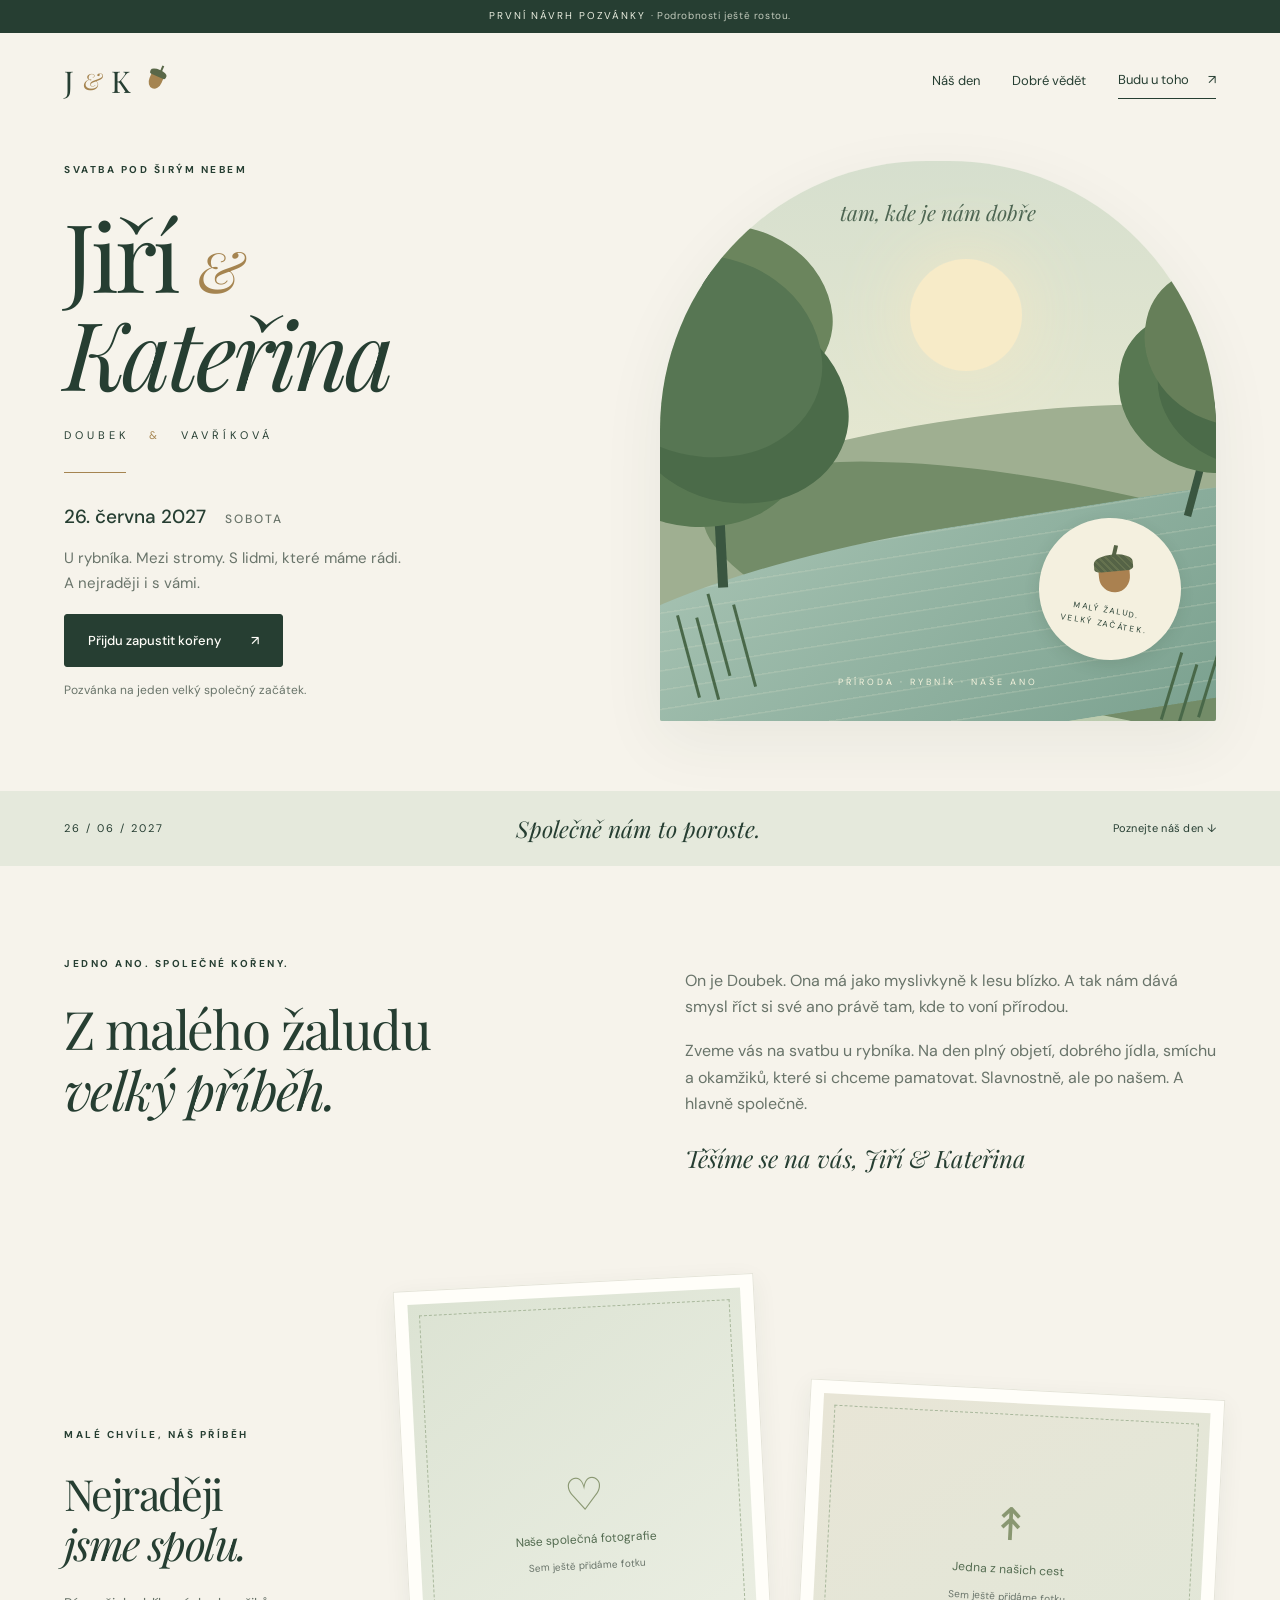
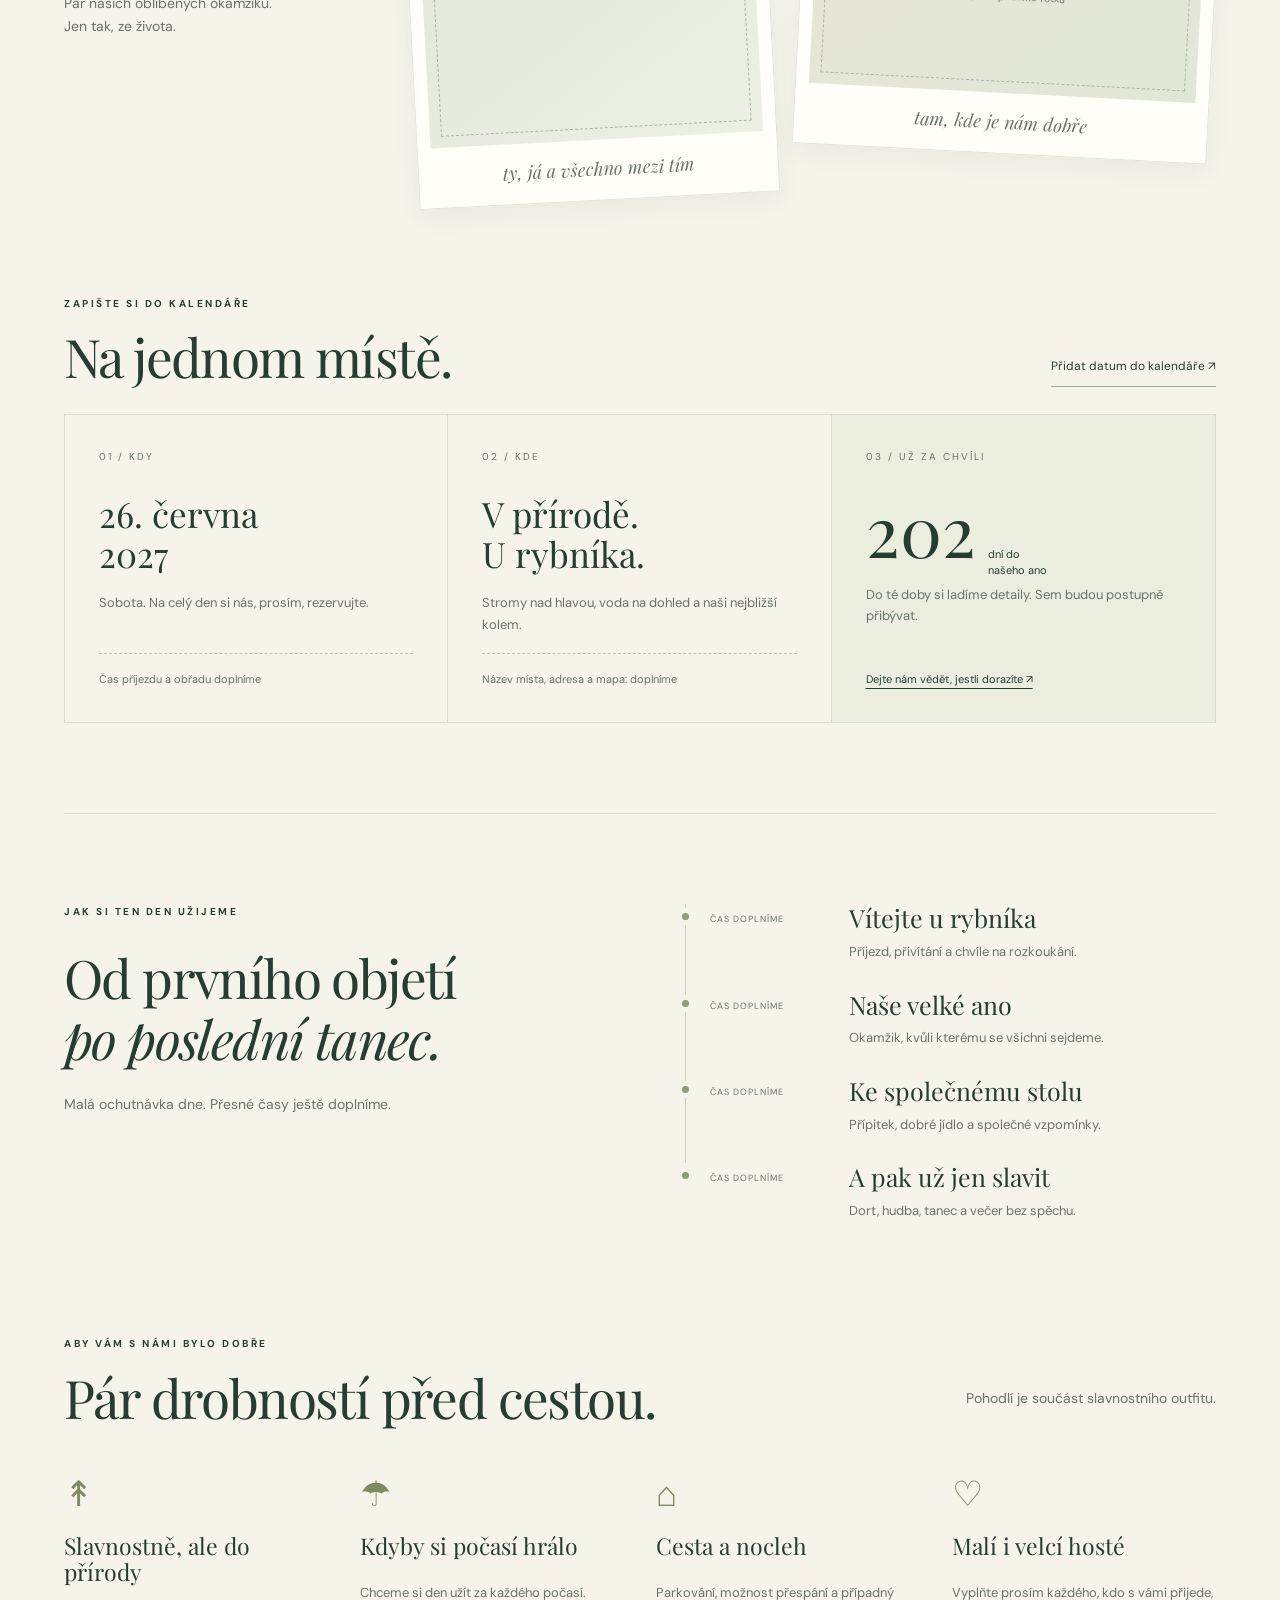
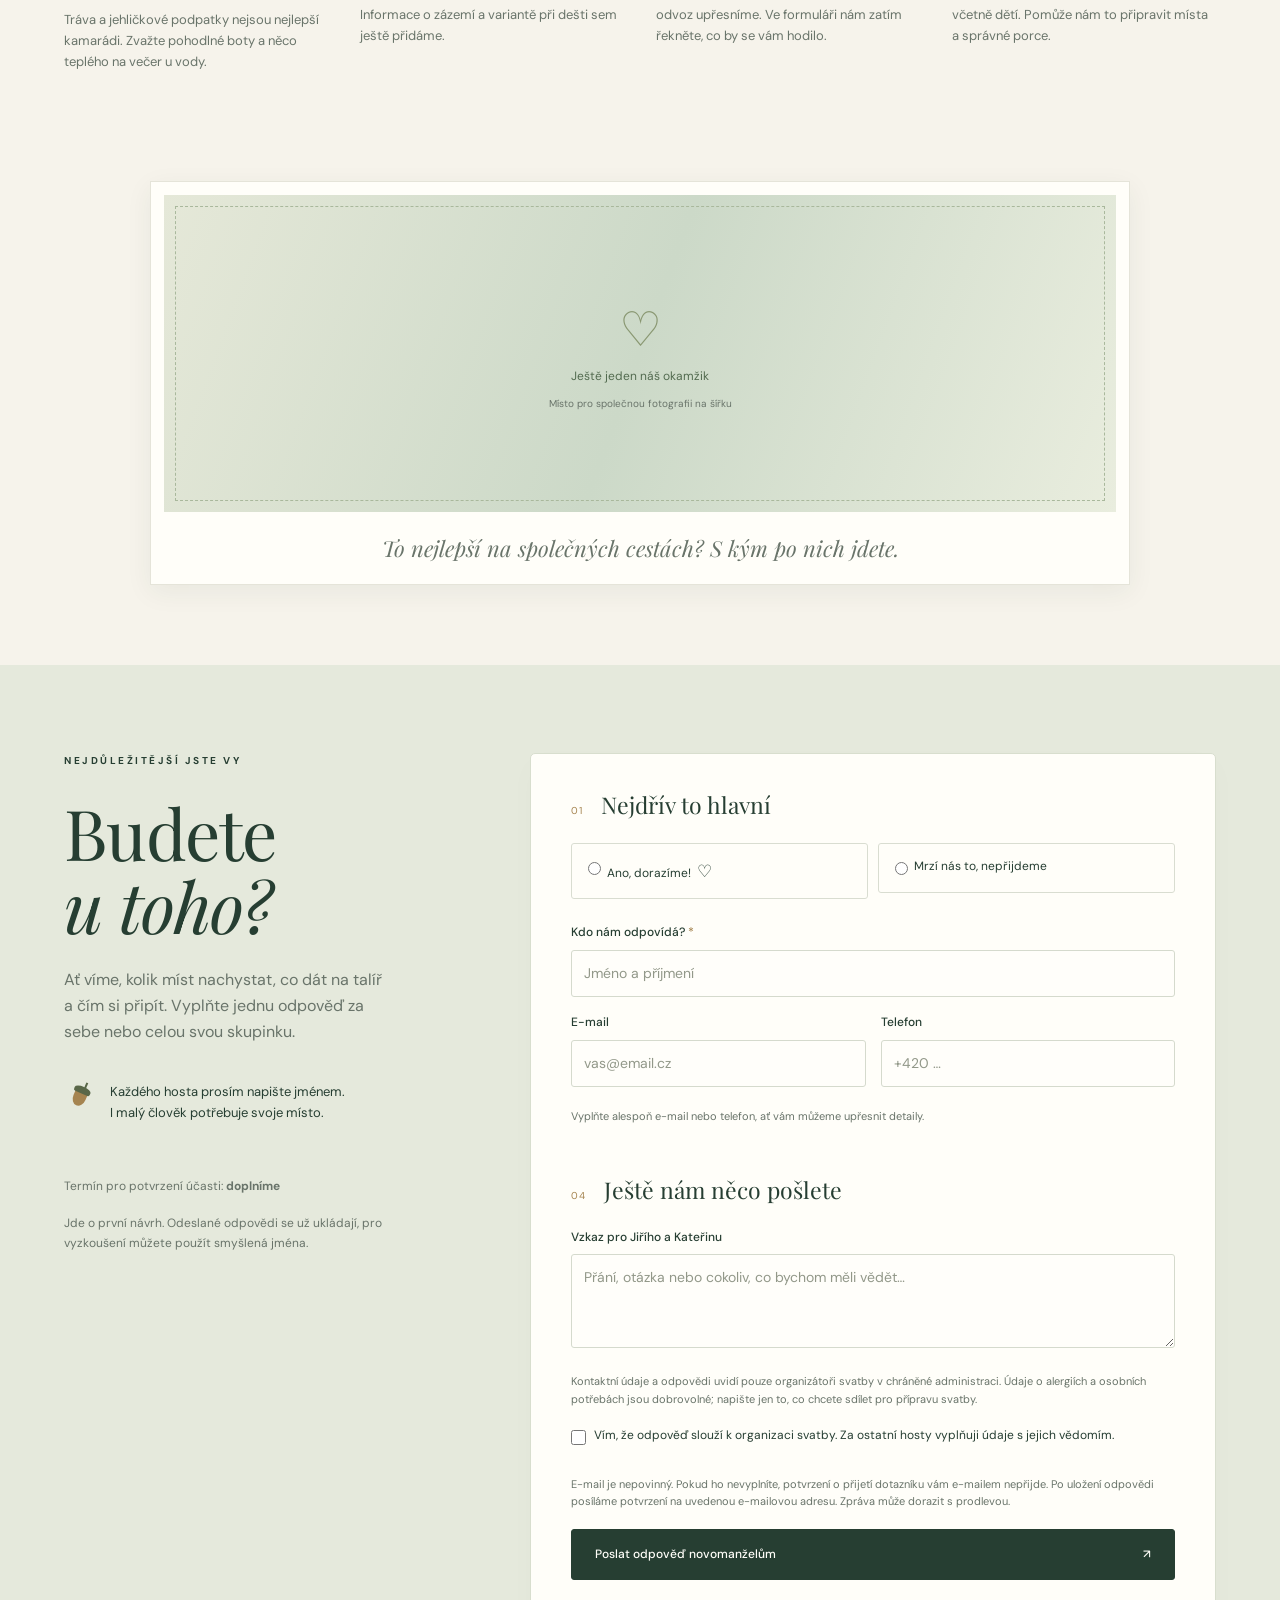
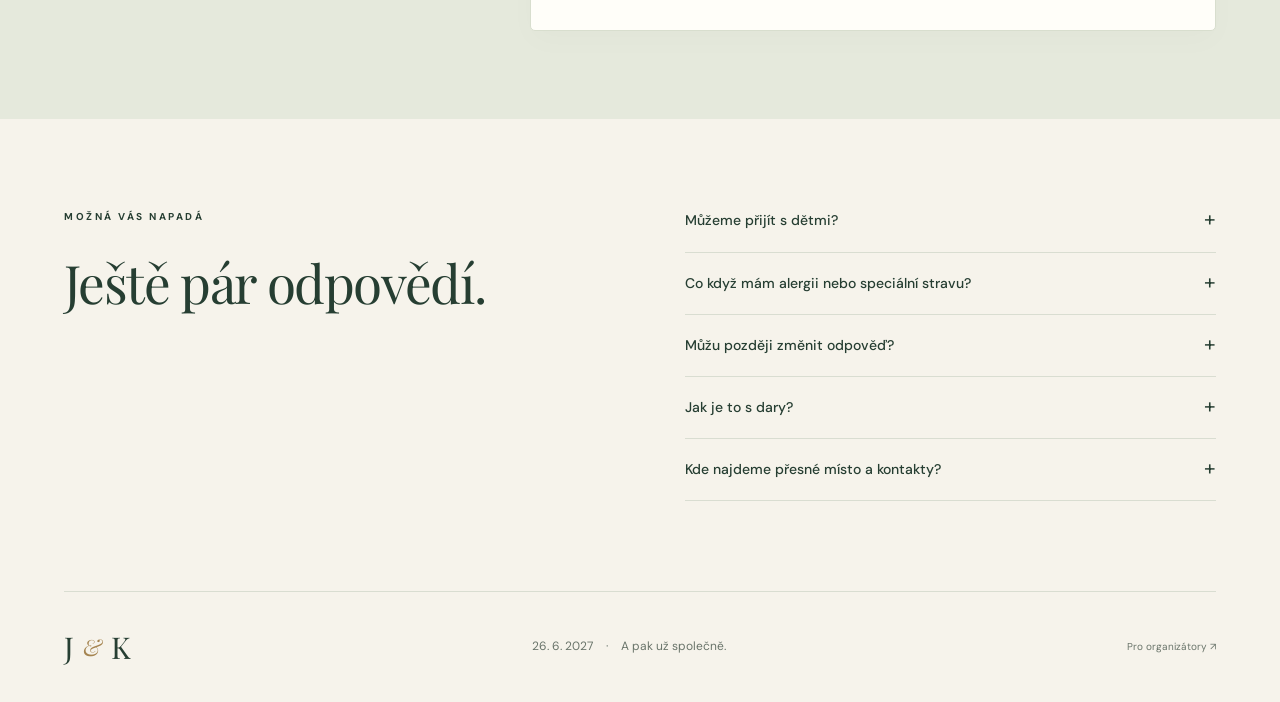
==== commit e61e9cdf: "Announce enabled automatic RSVP email confirmations" ====
--- a/index.html
+++ b/index.html
@@ -39,9 +39,9 @@
       <fieldset><legend><span>03</span> Cesta, nocleh a drobnosti</legend><div class="two-columns"><div class="field"><label for="accommodation">Máte zájem o přespání?</label><select name="accommodation" id="accommodation"><option value="unsure">Ještě nevíme</option><option value="no">Ne, nocleh nepotřebujeme</option><option value="yes">Ano, máme zájem</option><option value="own">Zařídíme si sami</option></select></div><div class="field"><label for="transport">Jak plánujete přijet?</label><select name="transport" id="transport"><option value="unsure">Ještě nevíme</option><option value="car">Vlastním autem</option><option value="ride">S někým se svezeme</option><option value="other">Jinak</option></select></div></div><div class="two-columns"><div class="field"><label for="cars">Kolik aut přivezete?</label><input id="cars" name="cars" type="number" min="0" max="12" value="0"></div><div class="field"><label for="ride-home">Hodil by se odvoz po oslavě?</label><select name="rideHome" id="ride-home"><option value="unsure">Ještě nevíme</option><option value="no">Ne, zařídíme si sami</option><option value="yes">Ano, měli bychom zájem</option></select></div></div><p class="field-hint">Zjišťujeme zájem. Odeslání formuláře zatím není rezervací ubytování ani odvozu.</p><div class="field"><label for="accessibility">Co můžeme udělat pro vaše pohodlí?</label><textarea id="accessibility" name="accessibility" maxlength="1000" rows="2" placeholder="Např. místo pro kočárek, pomoc s pohybem, dětská židlička…"></textarea></div><div class="field"><label for="song">Na jakou písničku vás dostaneme na parket?</label><input id="song" name="song" maxlength="200" placeholder="Interpret a název písničky"></div></fieldset></div>
       <fieldset><legend><span>04</span> Ještě nám něco pošlete</legend><div class="field"><label for="message">Vzkaz pro Jiřího a Kateřinu</label><textarea id="message" name="message" rows="3" maxlength="2000" placeholder="Přání, otázka nebo cokoliv, co bychom měli vědět…"></textarea></div><p class="privacy-note">Kontaktní údaje a odpovědi uvidí pouze organizátoři svatby v chráněné administraci. Údaje o alergiích a osobních potřebách jsou dobrovolné; napište jen to, co chcete sdílet pro přípravu svatby.</p><label class="check"><input type="checkbox" name="acknowledge" required><span>Vím, že odpověď slouží k organizaci svatby. Za ostatní hosty vyplňuji údaje s jejich vědomím.</span></label></fieldset>
       <div class="honey" aria-hidden="true"><label for="company">Toto pole nevyplňujte</label><input id="company" name="company" tabindex="-1" autocomplete="off"></div>
-      <p class="field-hint" id="email-confirmation-note">E-mail je nepovinný. Pokud ho nevyplníte, potvrzení o přijetí dotazníku vám e-mailem nepřijde. Automatické zasílání potvrzení zatím připravujeme.</p>
+      <p class="field-hint" id="email-confirmation-note">E-mail je nepovinný. Pokud ho nevyplníte, potvrzení o přijetí dotazníku vám e-mailem nepřijde. Po uložení odpovědi posíláme potvrzení na uvedenou e-mailovou adresu. Zpráva může dorazit s prodlevou.</p>
       <button class="button submit" id="submit" type="submit">Poslat odpověď novomanželům <span aria-hidden="true">↗</span></button><p id="form-status" role="status" aria-live="polite"></p>
-    </form><div id="success" hidden tabindex="-1"><div class="success-icon">♡</div><p class="eyebrow">DĚKUJEME ZA ODPOVĚĎ</p><h3 id="success-title">Máme to zapsané.</h3><p id="success-text"></p><p class="small">Potvrzení je uložené. Automatický e-mail neposíláme. Na tomto zařízení můžete svou odpověď později upravit.</p><button type="button" class="button secondary" id="edit-response">Upravit odpověď</button></div></div>
+    </form><div id="success" hidden tabindex="-1"><div class="success-icon">♡</div><p class="eyebrow">DĚKUJEME ZA ODPOVĚĎ</p><h3 id="success-title">Máme to zapsané.</h3><p id="success-text"></p><p class="small">Potvrzení je uložené. Na tomto zařízení můžete svou odpověď později upravit.</p><button type="button" class="button secondary" id="edit-response">Upravit odpověď</button></div></div>
   </section>
   <section class="faq section"><div><p class="eyebrow">MOŽNÁ VÁS NAPADÁ</p><h2>Ještě pár odpovědí.</h2></div><div><details><summary>Můžeme přijít s dětmi?</summary><p>Ve formuláři můžete uvést děti i miminka včetně porcí a potřeb. Přesné informace k zázemí pro nejmenší ještě doplníme.</p></details><details><summary>Co když mám alergii nebo speciální stravu?</summary><p>Ke každému hostovi lze vybrat typ jídla a dobrovolně doplnit alergie. Konkrétní menu připravujeme; uvedení potřeby zatím není potvrzením, že ji kuchyně dokáže zajistit. Ozveme se s upřesněním.</p></details><details><summary>Můžu později změnit odpověď?</summary><p>Ano. Na stejném zařízení a ve stejném prohlížeči můžete odpověď upravit. Nemažte data webu, jinak se vazba na odpověď ztratí. Při změně zařízení nás kontaktujte; kontakt sem ještě doplníme.</p></details><details><summary>Jak je to s dary?</summary><p>Největší radost nám udělá, když ten den strávíte s námi. Další přání ohledně darů ještě doplníme.</p></details><details><summary>Kde najdeme přesné místo a kontakty?</summary><p>Adresa, mapa, parkování a kontakt na organizátora tady budou před svatbou. Zatím jsou tyto informace k doplnění.</p></details></div></section>
 </main><footer><div class="monogram">J <span>&</span> K</div><p>26. 6. 2027 <span>·</span> A pak už společně.</p><a href="admin.html">Pro organizátory ↗</a></footer>
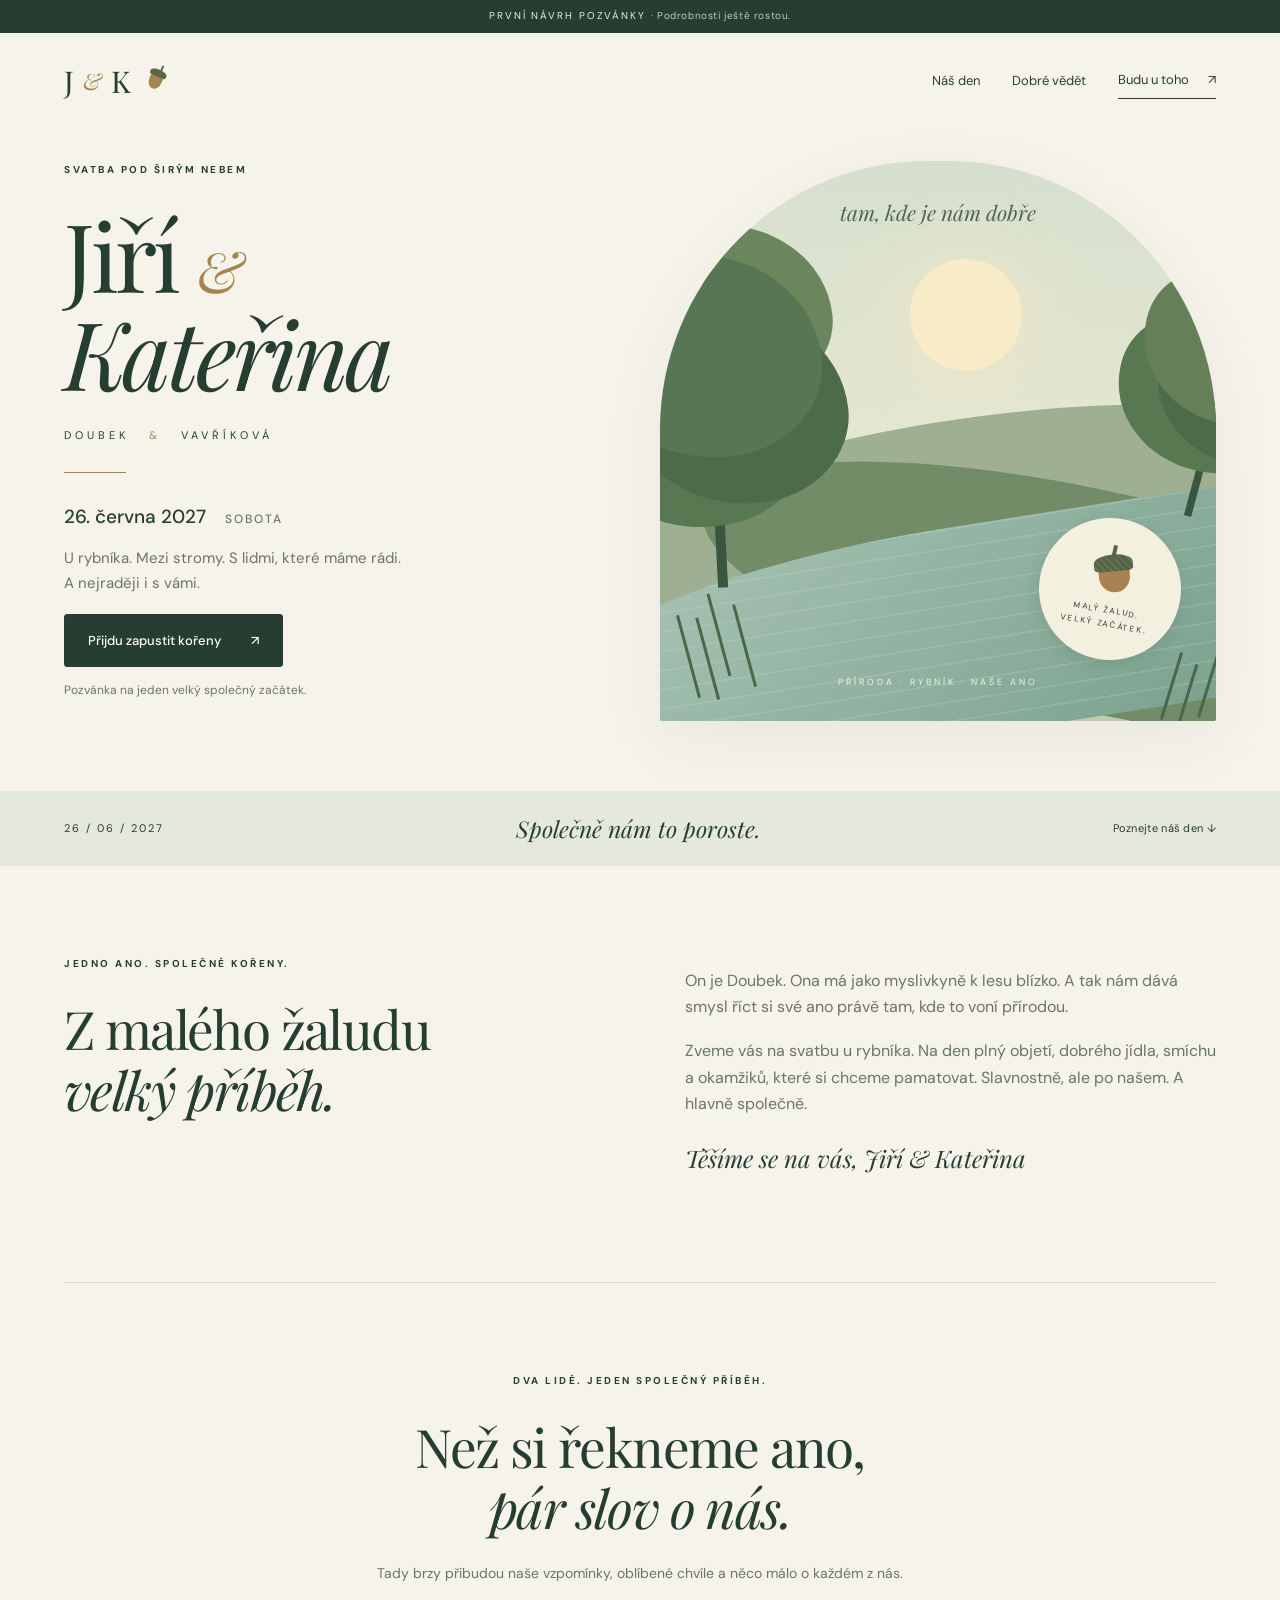
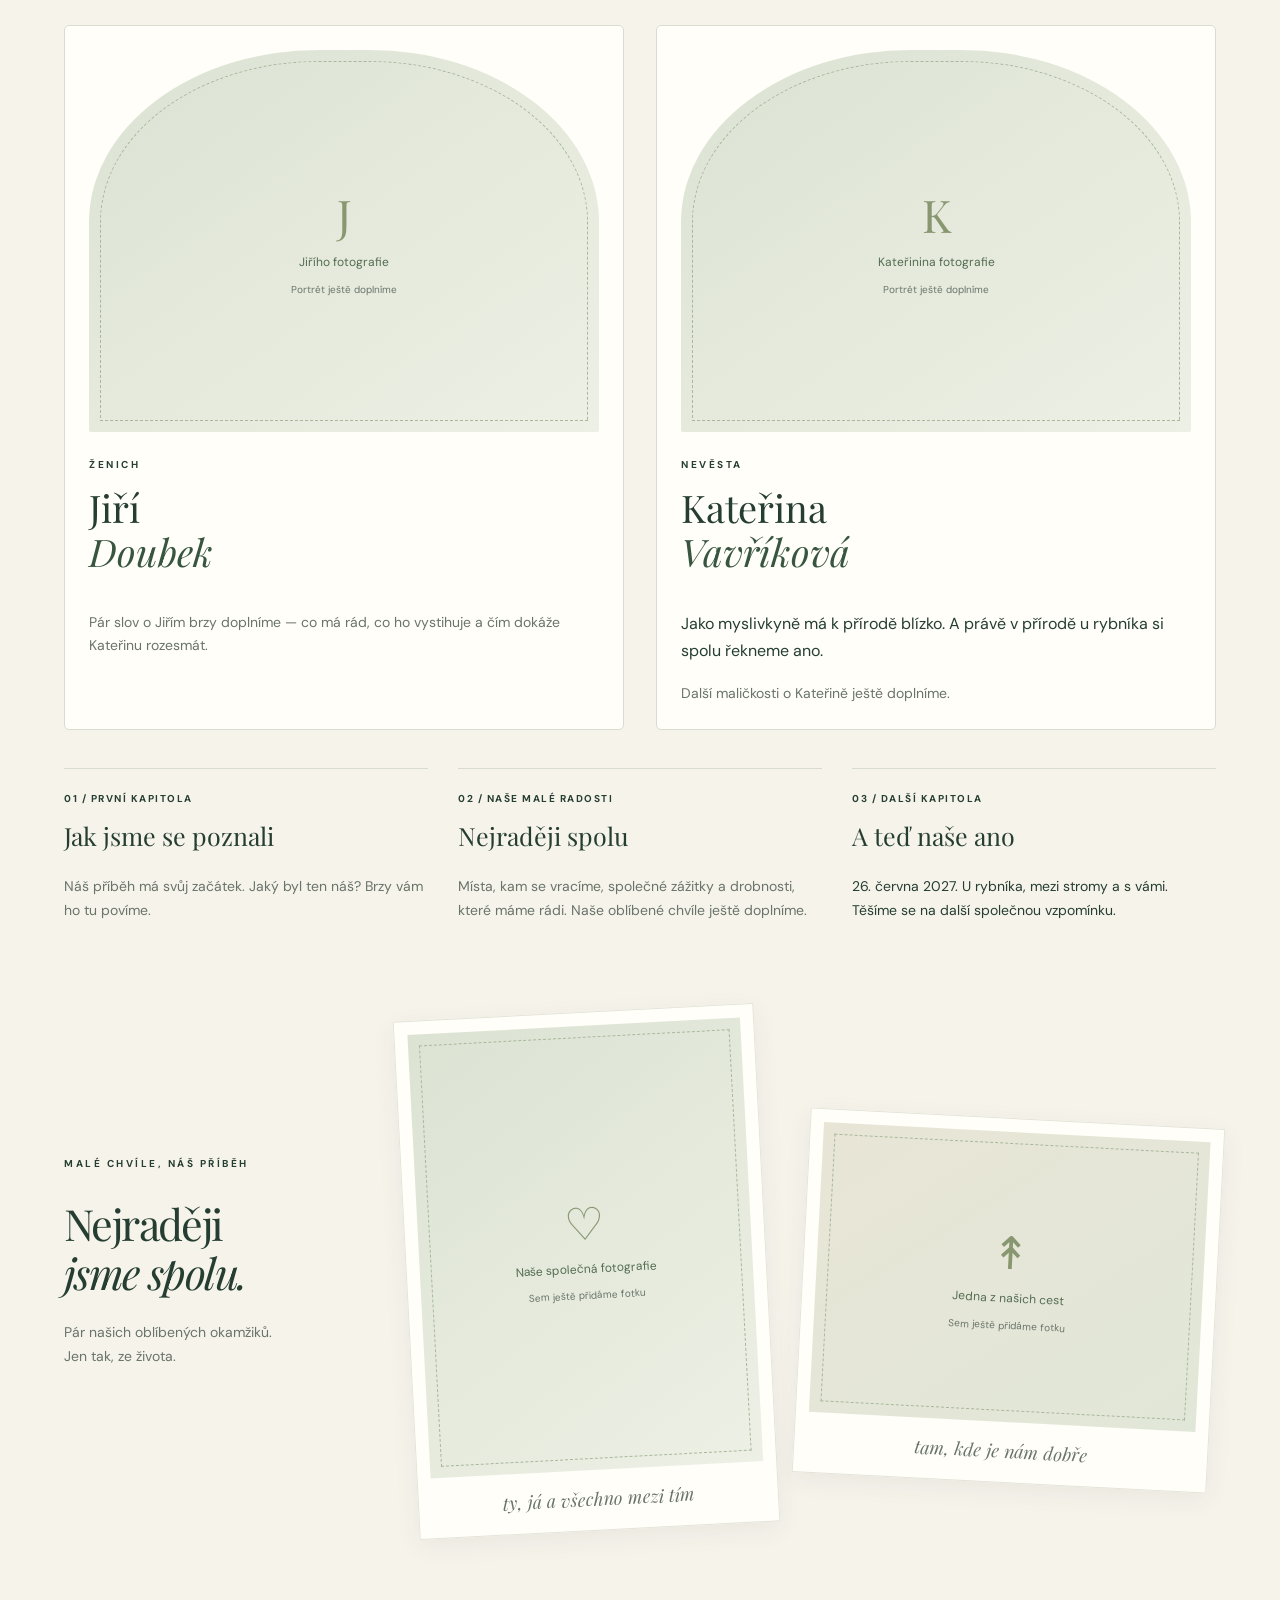
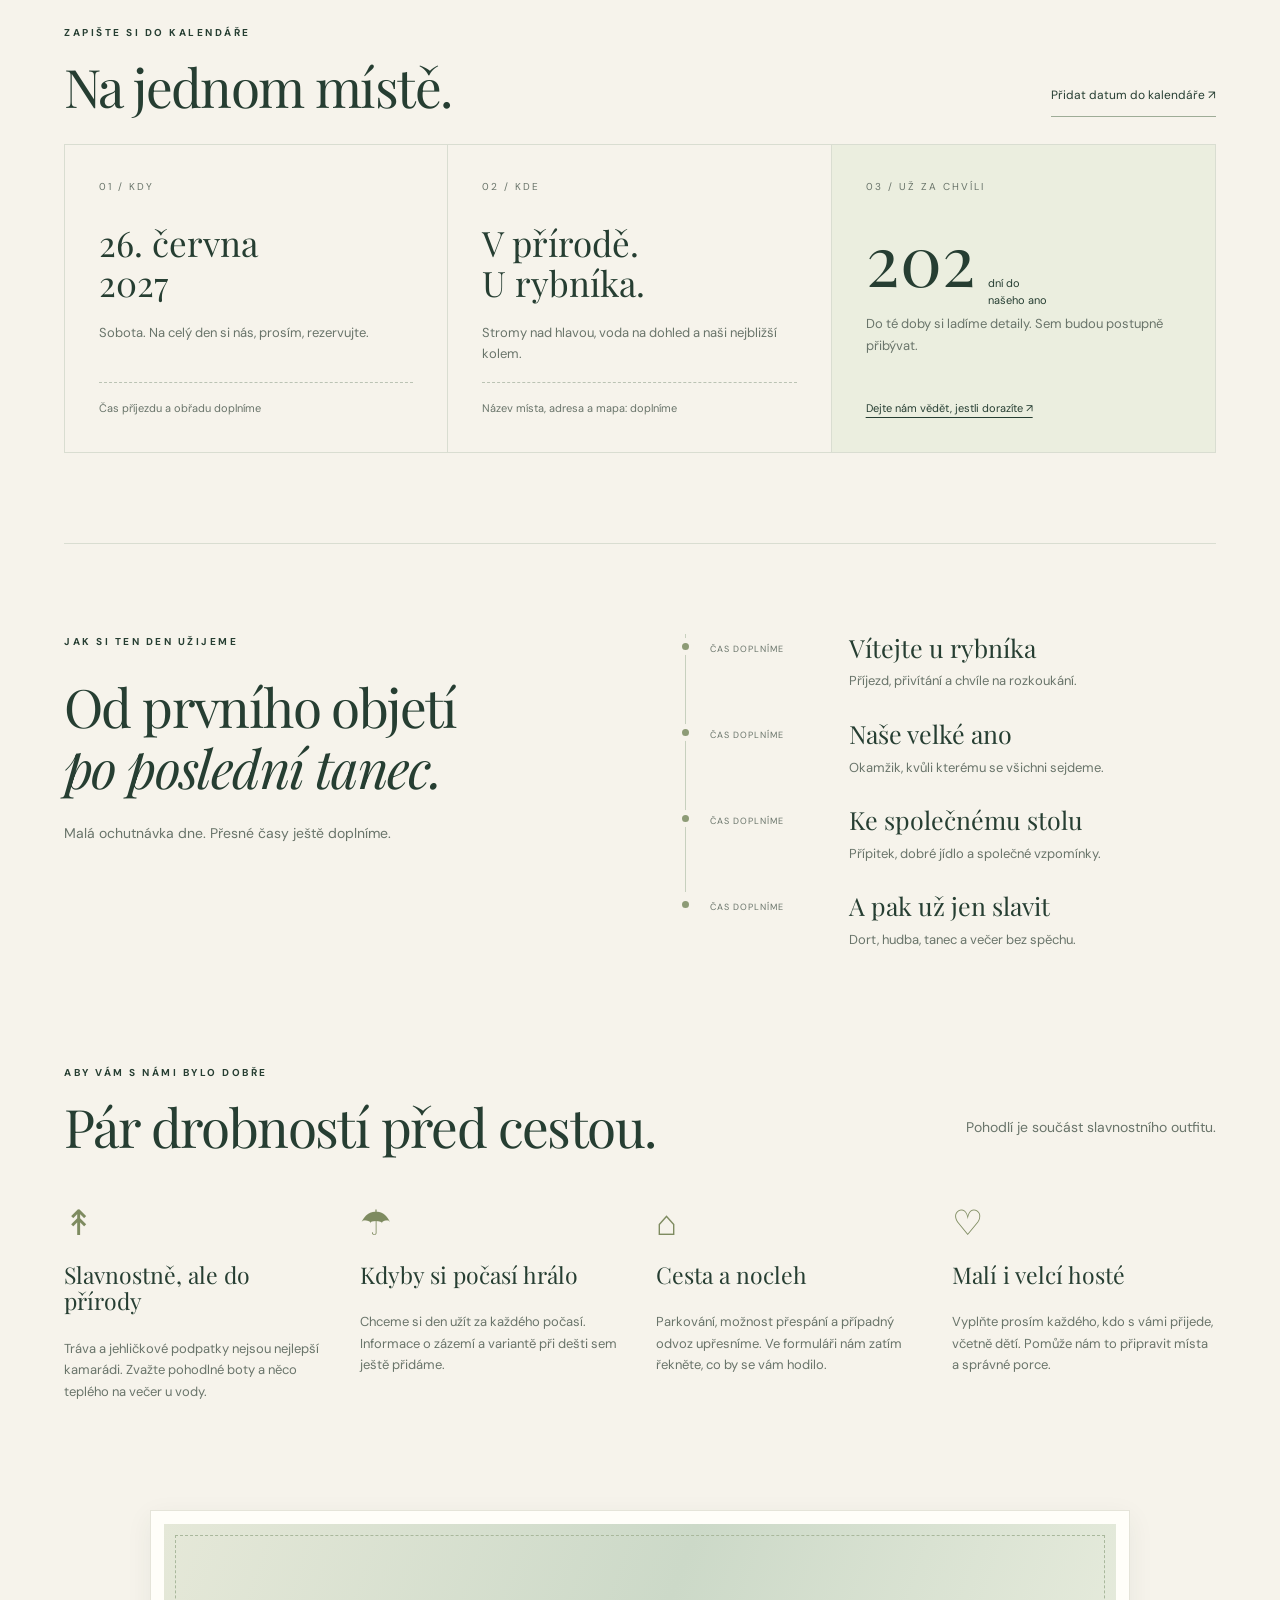
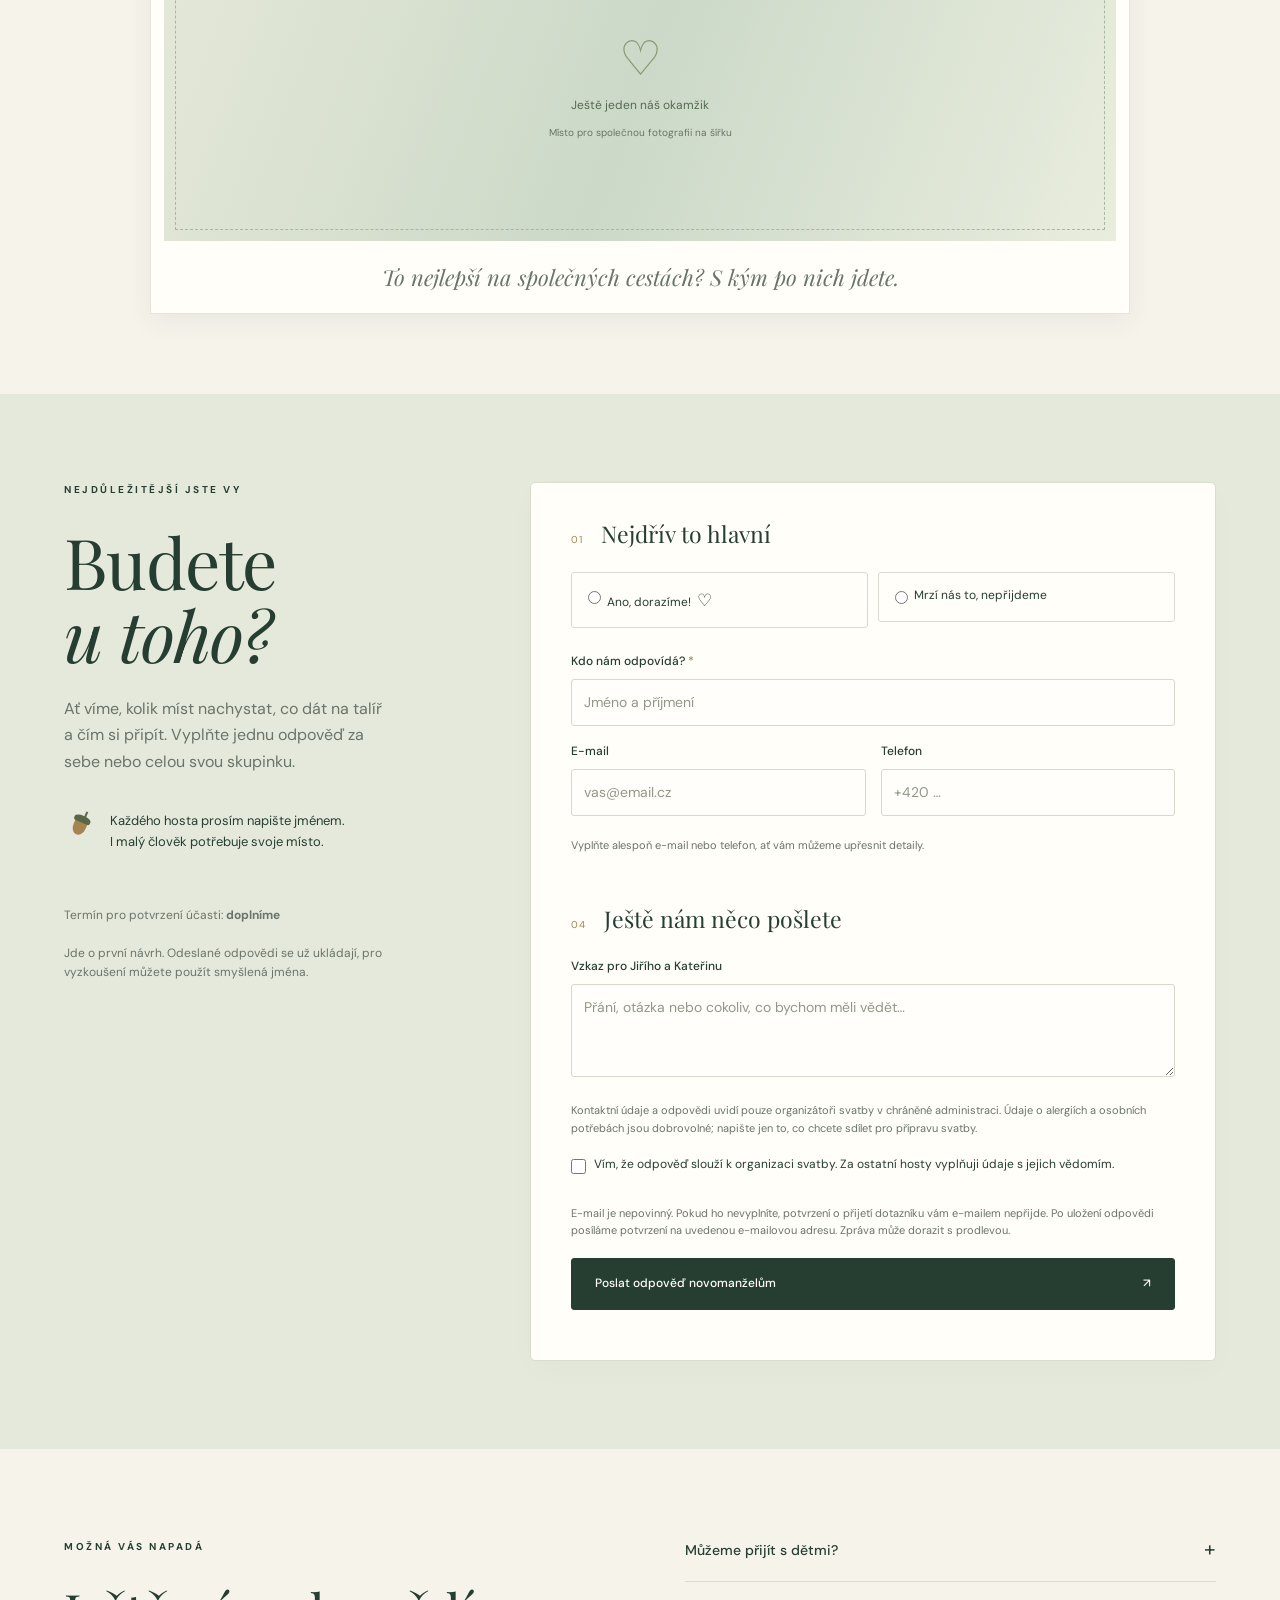
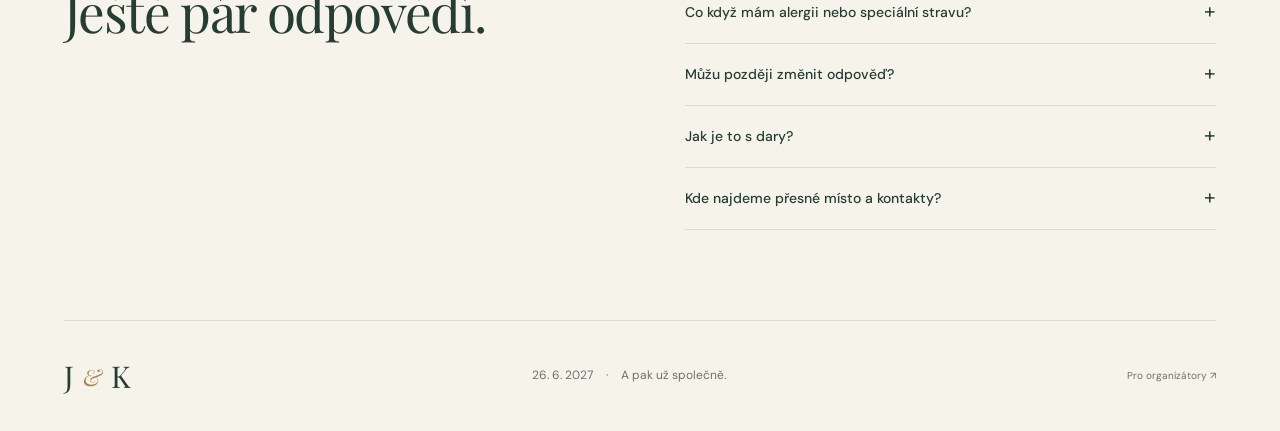
==== commit 173a803d: "Add couple story and portrait placeholders" ====
--- a/index.html
+++ b/index.html
@@ -10,7 +10,7 @@
   <meta property="og:type" content="website"><meta property="og:url" content="https://doukysvatba.github.io/">
   <meta property="og:image" content="https://doukysvatba.github.io/og.png"><meta property="og:image:alt" content="Jiří a Kateřina, 26. června 2027. Dubové listy a rybník.">
   <meta name="twitter:card" content="summary_large_image"><meta name="twitter:image" content="https://doukysvatba.github.io/og.png">
-  <link rel="stylesheet" href="style.css"><script defer src="config.js"></script><script defer src="api.js"></script><script defer src="app.js"></script>
+  <link rel="stylesheet" href="style.css?v=20261030-story"><script defer src="config.js?v=20261029-retry"></script><script defer src="api.js?v=20261029-retry"></script><script defer src="app.js?v=20261029-retry"></script>
 </head>
 <body>
 <a class="skip" href="#obsah">Přejít na obsah</a>
@@ -23,15 +23,34 @@
   </section>
   <div class="date-strip"><span>26 / 06 / 2027</span><span class="strip-center">Společně nám to poroste.</span><a href="#nas-den">Poznejte náš den ↓</a></div>
   <section class="intro section" id="nas-den"><div><p class="eyebrow">JEDNO ANO. SPOLEČNÉ KOŘENY.</p><h2>Z malého žaludu<br><em>velký příběh.</em></h2></div><div class="intro-text"><p>On je Doubek. Ona má jako myslivkyně k lesu blízko. A tak nám dává smysl říct si své ano právě tam, kde to voní přírodou.</p><p>Zveme vás na svatbu u rybníka. Na den plný objetí, dobrého jídla, smíchu a okamžiků, které si chceme pamatovat. Slavnostně, ale po našem. A hlavně společně.</p><p class="signature">Těšíme se na vás, Jiří & Kateřina</p></div></section>
+  <section class="about-us section" id="nas-pribeh" aria-labelledby="about-title">
+    <div class="about-heading"><p class="eyebrow">DVA LIDÉ. JEDEN SPOLEČNÝ PŘÍBĚH.</p><h2 id="about-title">Než si řekneme ano,<br><em>pár slov o nás.</em></h2><p class="muted">Tady brzy přibudou naše vzpomínky, oblíbené chvíle a něco málo o každém z nás.</p></div>
+    <div class="about-couple">
+      <article class="about-person" aria-labelledby="jiri-title">
+        <figure class="about-portrait" data-photo-slot="jiri"><div class="photo-space"><span class="photo-mark" aria-hidden="true">J</span><span>Jiřího fotografie</span><small>Portrét ještě doplníme</small></div></figure>
+        <div class="about-person-copy"><p class="eyebrow">ŽENICH</p><h3 id="jiri-title">Jiří <em>Doubek</em></h3><p class="about-placeholder">Pár slov o Jiřím brzy doplníme — co má rád, co ho vystihuje a čím dokáže Kateřinu rozesmát.</p></div>
+      </article>
+      <article class="about-person" aria-labelledby="katerina-title">
+        <figure class="about-portrait" data-photo-slot="katerina"><div class="photo-space"><span class="photo-mark" aria-hidden="true">K</span><span>Kateřinina fotografie</span><small>Portrét ještě doplníme</small></div></figure>
+        <div class="about-person-copy"><p class="eyebrow">NEVĚSTA</p><h3 id="katerina-title">Kateřina <em>Vavříková</em></h3><p>Jako myslivkyně má k přírodě blízko. A právě v přírodě u rybníka si spolu řekneme ano.</p><p class="about-placeholder">Další maličkosti o Kateřině ještě doplníme.</p></div>
+      </article>
+    </div>
+    <div class="about-memories">
+      <article><span class="eyebrow">01 / PRVNÍ KAPITOLA</span><h3>Jak jsme se poznali</h3><p class="about-placeholder">Náš příběh má svůj začátek. Jaký byl ten náš? Brzy vám ho tu povíme.</p></article>
+      <article><span class="eyebrow">02 / NAŠE MALÉ RADOSTI</span><h3>Nejraději spolu</h3><p class="about-placeholder">Místa, kam se vracíme, společné zážitky a drobnosti, které máme rádi. Naše oblíbené chvíle ještě doplníme.</p></article>
+      <article><span class="eyebrow">03 / DALŠÍ KAPITOLA</span><h3>A teď naše ano</h3><p>26. června 2027. U rybníka, mezi stromy a s vámi. Těšíme se na další společnou vzpomínku.</p></article>
+    </div>
+  </section>
+
   <section class="photo-story section" aria-labelledby="photo-story-title">
     <div class="photo-story-copy"><p class="eyebrow">MALÉ CHVÍLE, NÁŠ PŘÍBĚH</p><h2 id="photo-story-title">Nejraději<br><em>jsme spolu.</em></h2><p class="muted">Pár našich oblíbených okamžiků. Jen tak, ze života.</p></div>
-    <figure class="photo-frame photo-portrait"><div class="photo-space"><span class="photo-mark" aria-hidden="true">♡</span><span>Naše společná fotografie</span><small>Sem ještě přidáme fotku</small></div><figcaption>ty, já a všechno mezi tím</figcaption></figure>
-    <figure class="photo-frame photo-landscape"><div class="photo-space"><span class="photo-mark" aria-hidden="true">↟</span><span>Jedna z našich cest</span><small>Sem ještě přidáme fotku</small></div><figcaption>tam, kde je nám dobře</figcaption></figure>
+    <figure class="photo-frame photo-portrait" data-photo-slot="spolecna"><div class="photo-space"><span class="photo-mark" aria-hidden="true">♡</span><span>Naše společná fotografie</span><small>Sem ještě přidáme fotku</small></div><figcaption>ty, já a všechno mezi tím</figcaption></figure>
+    <figure class="photo-frame photo-landscape" data-photo-slot="vylety"><div class="photo-space"><span class="photo-mark" aria-hidden="true">↟</span><span>Jedna z našich cest</span><small>Sem ještě přidáme fotku</small></div><figcaption>tam, kde je nám dobře</figcaption></figure>
   </section>
   <section class="details section"><div class="section-top"><div><p class="eyebrow">ZAPIŠTE SI DO KALENDÁŘE</p><h2>Na jednom místě.</h2></div><button type="button" class="text-button" id="calendar">Přidat datum do kalendáře ↗</button></div><div class="detail-grid"><article class="detail-card"><span class="card-num">01 / KDY</span><h3>26. června<br>2027</h3><p>Sobota. Na celý den si nás, prosím, rezervujte.</p><div class="pending">Čas příjezdu a obřadu doplníme</div></article><article class="detail-card"><span class="card-num">02 / KDE</span><h3>V přírodě.<br>U rybníka.</h3><p>Stromy nad hlavou, voda na dohled a naši nejbližší kolem.</p><div class="pending">Název místa, adresa a mapa: doplníme</div></article><article class="detail-card countdown-card"><span class="card-num">03 / UŽ ZA CHVÍLI</span><div class="countdown"><strong id="days">—</strong><span id="days-label">dní do našeho ano</span></div><p>Do té doby si ladíme detaily. Sem budou postupně přibývat.</p><a href="#potvrzeni">Dejte nám vědět, jestli dorazíte ↗</a></article></div></section>
   <section class="program section"><div><p class="eyebrow">JAK SI TEN DEN UŽIJEME</p><h2>Od prvního objetí<br><em>po poslední tanec.</em></h2><p class="muted">Malá ochutnávka dne. Přesné časy ještě doplníme.</p></div><ol class="timeline"><li><span>ČAS DOPLNÍME</span><div><h3>Vítejte u rybníka</h3><p>Příjezd, přivítání a chvíle na rozkoukání.</p></div></li><li><span>ČAS DOPLNÍME</span><div><h3>Naše velké ano</h3><p>Okamžik, kvůli kterému se všichni sejdeme.</p></div></li><li><span>ČAS DOPLNÍME</span><div><h3>Ke společnému stolu</h3><p>Přípitek, dobré jídlo a společné vzpomínky.</p></div></li><li><span>ČAS DOPLNÍME</span><div><h3>A pak už jen slavit</h3><p>Dort, hudba, tanec a večer bez spěchu.</p></div></li></ol></section>
   <section class="practical section" id="prakticky"><div class="section-top"><div><p class="eyebrow">ABY VÁM S NÁMI BYLO DOBŘE</p><h2>Pár drobností před cestou.</h2></div><p class="muted">Pohodlí je součást slavnostního outfitu.</p></div><div class="practical-grid"><article><span class="mini-icon" aria-hidden="true">↟</span><h3>Slavnostně, ale do přírody</h3><p>Tráva a jehličkové podpatky nejsou nejlepší kamarádi. Zvažte pohodlné boty a něco teplého na večer u vody.</p></article><article><span class="mini-icon" aria-hidden="true">☂</span><h3>Kdyby si počasí hrálo</h3><p>Chceme si den užít za každého počasí. Informace o zázemí a variantě při dešti sem ještě přidáme.</p></article><article><span class="mini-icon" aria-hidden="true">⌂</span><h3>Cesta a nocleh</h3><p>Parkování, možnost přespání a případný odvoz upřesníme. Ve formuláři nám zatím řekněte, co by se vám hodilo.</p></article><article><span class="mini-icon" aria-hidden="true">♡</span><h3>Malí i velcí hosté</h3><p>Vyplňte prosím každého, kdo s vámi přijede, včetně dětí. Pomůže nám to připravit místa a správné porce.</p></article></div></section>
-  <section class="photo-pause section" aria-labelledby="photo-pause-title"><figure class="photo-frame photo-wide"><div class="photo-space"><span class="photo-mark" aria-hidden="true">♡</span><span>Ještě jeden náš okamžik</span><small>Místo pro společnou fotografii na šířku</small></div><figcaption id="photo-pause-title">To nejlepší na společných cestách? S kým po nich jdete.</figcaption></figure></section>
+  <section class="photo-pause section" aria-labelledby="photo-pause-title"><figure class="photo-frame photo-wide" data-photo-slot="spolecna-siroka"><div class="photo-space"><span class="photo-mark" aria-hidden="true">♡</span><span>Ještě jeden náš okamžik</span><small>Místo pro společnou fotografii na šířku</small></div><figcaption id="photo-pause-title">To nejlepší na společných cestách? S kým po nich jdete.</figcaption></figure></section>
   <section class="rsvp section" id="potvrzeni"><div class="rsvp-intro"><p class="eyebrow">NEJDŮLEŽITĚJŠÍ JSTE VY</p><h2>Budete<br><em>u toho?</em></h2><p>Ať víme, kolik míst nachystat, co dát na talíř a čím si připít. Vyplňte jednu odpověď za sebe nebo celou svou skupinku.</p><div class="rsvp-note"><span class="tiny-acorn" aria-hidden="true"></span><p>Každého hosta prosím napište jménem.<br>I malý člověk potřebuje svoje místo.</p></div><p class="small">Termín pro potvrzení účasti: <strong>doplníme</strong></p><p class="small">Jde o první návrh. Odeslané odpovědi se už ukládají, pro vyzkoušení můžete použít smyšlená jména.</p></div>
     <div class="form-card"><form id="rsvp-form">
       <fieldset><legend><span>01</span> Nejdřív to hlavní</legend><div class="attendance"><label><input type="radio" name="attendance" value="yes" required><span>Ano, dorazíme! <b>♡</b></span></label><label><input type="radio" name="attendance" value="no" required><span>Mrzí nás to, nepřijdeme</span></label></div><div class="field"><label for="contact-name">Kdo nám odpovídá? <span>*</span></label><input id="contact-name" name="contactName" autocomplete="name" maxlength="100" required placeholder="Jméno a příjmení"></div><div class="two-columns"><div class="field"><label for="email">E-mail</label><input id="email" name="email" type="email" autocomplete="email" maxlength="180" placeholder="vas@email.cz"></div><div class="field"><label for="phone">Telefon</label><input id="phone" name="phone" type="tel" autocomplete="tel" maxlength="40" placeholder="+420 …"></div></div><p class="field-hint">Vyplňte alespoň e-mail nebo telefon, ať vám můžeme upřesnit detaily.</p></fieldset>
--- a/style.css
+++ b/style.css
@@ -5,3 +5,25 @@
 
 /* Photo interludes: replace each .photo-space with a real img when supplied. */
 .photo-story{display:grid;grid-template-columns:.85fr 1fr 1.15fr;gap:35px;align-items:center;padding-top:0;padding-bottom:85px}.photo-story-copy h2{font-size:43px}.photo-story-copy .muted{max-width:230px}.photo-frame{margin:0;background:var(--white);padding:13px 13px 0;box-shadow:0 7px 25px #263e3210;border:1px solid #e5e4d9}.photo-frame figcaption{padding:17px 5px 19px;text-align:center;font:italic 18px var(--serif);color:var(--muted)}.photo-space{display:flex;flex-direction:column;align-items:center;justify-content:center;gap:9px;text-align:center;padding:24px;background:linear-gradient(145deg,#dce3d3,#edf0e5);outline:1px dashed #a9b89c;outline-offset:-12px;color:#536b50}.photo-space>span:not(.photo-mark){font-size:12px}.photo-space small{font-size:10px;color:var(--muted)}.photo-mark{font:45px var(--serif);color:#899771}.photo-portrait{transform:rotate(-3deg)}.photo-portrait .photo-space{aspect-ratio:3/4}.photo-landscape{transform:rotate(3deg);margin-top:60px}.photo-landscape .photo-space{aspect-ratio:4/3;background:linear-gradient(145deg,#e8e5d6,#e1e7d8)}.photo-frame img{display:block;width:100%;height:auto}.photo-pause{padding-top:0;padding-bottom:80px}.photo-wide{max-width:980px;margin:auto}.photo-wide .photo-space{aspect-ratio:3/1;background:linear-gradient(110deg,#e5e8d8,#ccd9c8,#e9edde)}.photo-wide figcaption{font-size:22px;padding:21px}.photo-wide .photo-mark{font-size:48px}@media(max-width:900px){.photo-story{grid-template-columns:1fr 1fr;gap:30px}.photo-story-copy{grid-column:1/-1;text-align:center}.photo-story-copy h2 br{display:none}.photo-story-copy .muted{max-width:none}.photo-portrait{max-width:300px;justify-self:end}.photo-landscape{max-width:360px}.photo-wide .photo-space{aspect-ratio:2.5/1}}@media(max-width:620px){.photo-story{gap:16px;padding-top:0;padding-bottom:55px}.photo-story-copy h2{font-size:34px}.photo-story-copy{margin-bottom:6px}.photo-frame{padding:8px 8px 0}.photo-frame figcaption{font-size:13px;padding:12px 2px}.photo-space{padding:19px 12px;outline-offset:-7px;gap:6px}.photo-space>span:not(.photo-mark){font-size:10px}.photo-space small{font-size:8px}.photo-mark{font-size:29px}.photo-landscape{margin-top:30px}.photo-pause{padding-top:0;padding-bottom:48px}.photo-wide .photo-space{aspect-ratio:1.6/1}.photo-wide figcaption{font-size:17px;padding:16px 9px}}
+
+/* Couple portraits and editable story copy; photos keep their full proportions. */
+.about-us{border-top:1px solid var(--line)}
+.about-heading{max-width:700px;margin:0 auto 40px;text-align:center}
+.about-heading>.muted{max-width:530px;margin:0 auto}
+.about-couple{display:grid;grid-template-columns:repeat(2,minmax(0,1fr));gap:32px}
+.about-person{min-width:0;background:var(--white);border:1px solid var(--line);padding:24px;border-radius:5px}
+.about-portrait{margin:0 0 25px}
+.about-portrait .photo-space{aspect-ratio:4/3;border-radius:45% 45% 2px 2px}
+.about-portrait img{display:block;width:100%;height:auto;border-radius:3px}
+.about-person-copy .eyebrow{margin-bottom:12px}
+.about-person-copy h3{font-size:clamp(27px,3vw,38px);overflow-wrap:anywhere}
+.about-person-copy h3 em{display:block;color:var(--green)}
+.about-person-copy p:last-child{margin-bottom:0}
+.about-placeholder{color:var(--muted);font-size:14px}
+.about-memories{display:grid;grid-template-columns:repeat(3,minmax(0,1fr));gap:30px;margin-top:38px}
+.about-memories article{border-top:1px solid var(--line);padding-top:22px;min-width:0}
+.about-memories .eyebrow{display:block;margin-bottom:14px;letter-spacing:1.5px}
+.about-memories h3{font-size:25px}
+.about-memories p{font-size:14px;margin-bottom:0}
+@media(max-width:900px){.about-couple{gap:22px}.about-memories{grid-template-columns:1fr;gap:24px}.about-heading{margin-bottom:30px}}
+@media(max-width:620px){.about-couple{grid-template-columns:1fr}.about-person{padding:20px}.about-portrait{margin-bottom:20px}.about-heading h2 br{display:none}.about-heading h2{font-size:35px}.about-heading>.muted{font-size:14px}.about-person-copy h3{font-size:31px}.about-person-copy p{font-size:14px}}
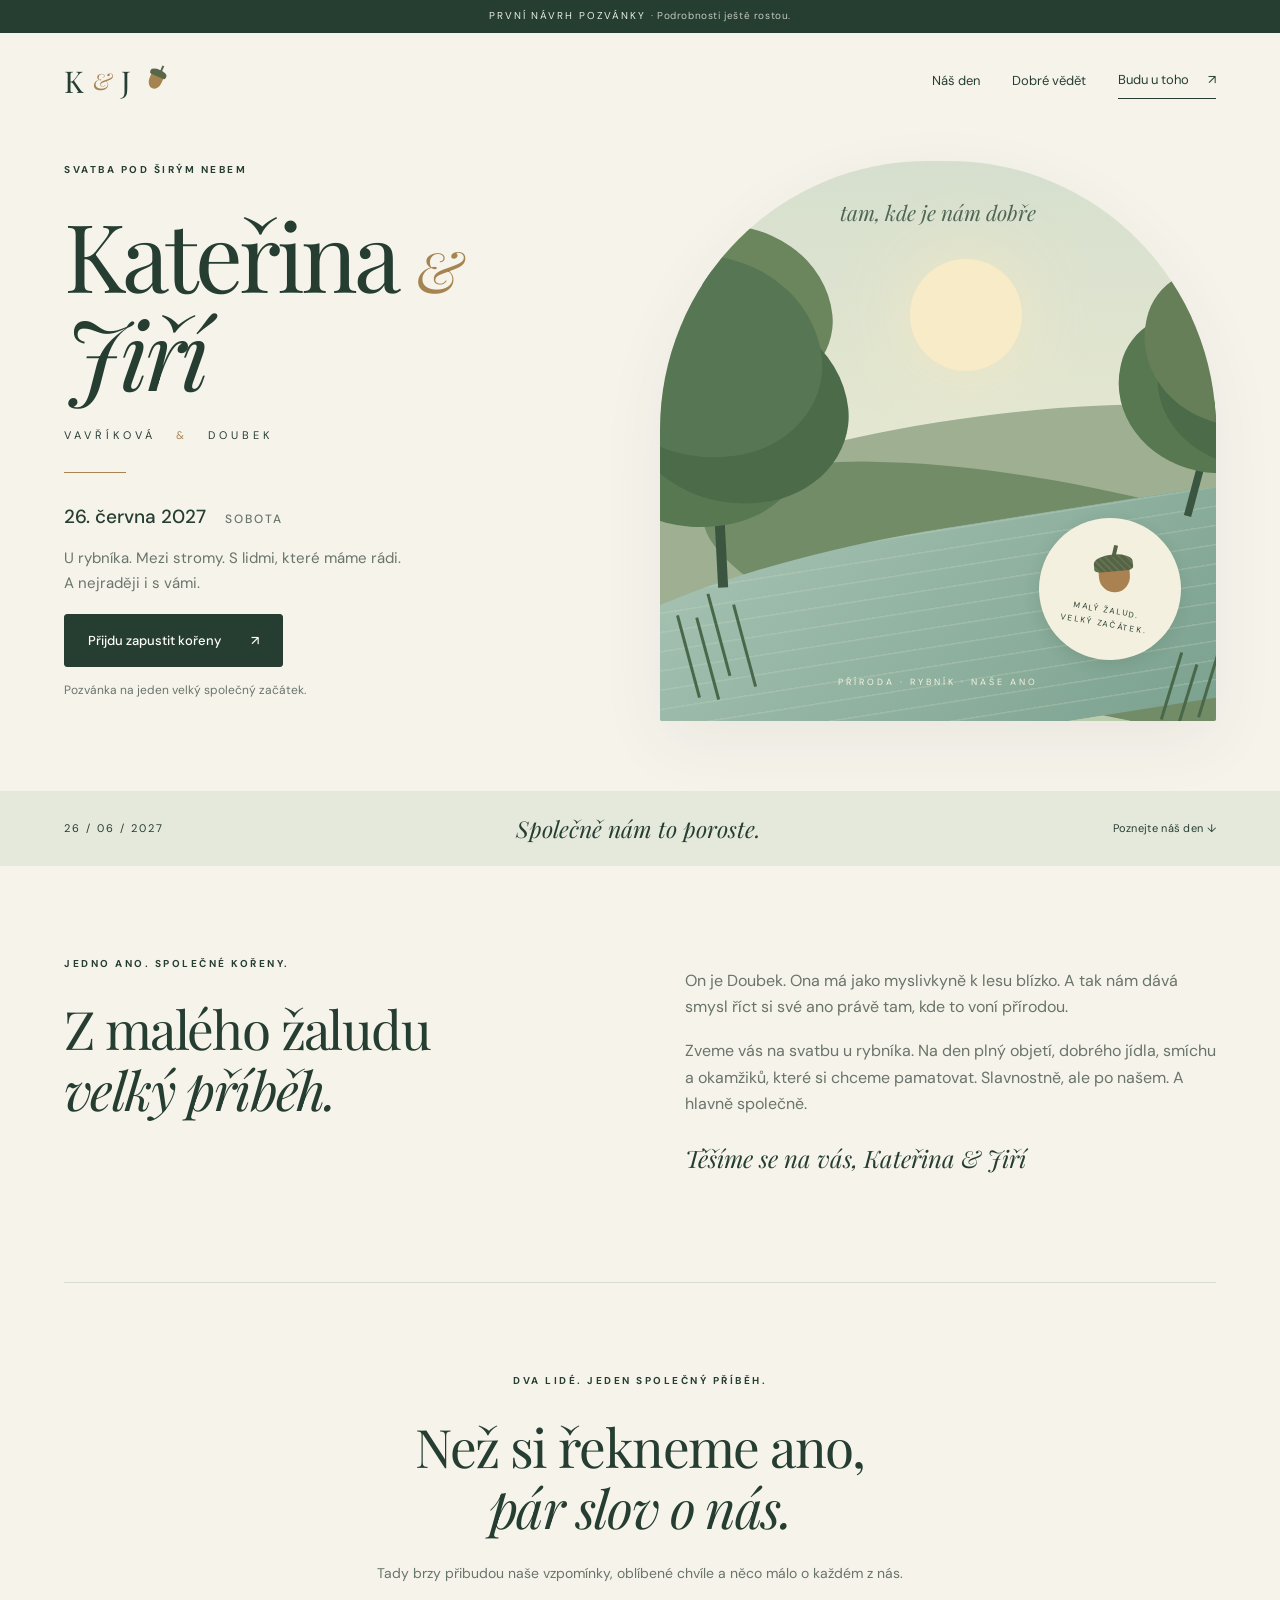
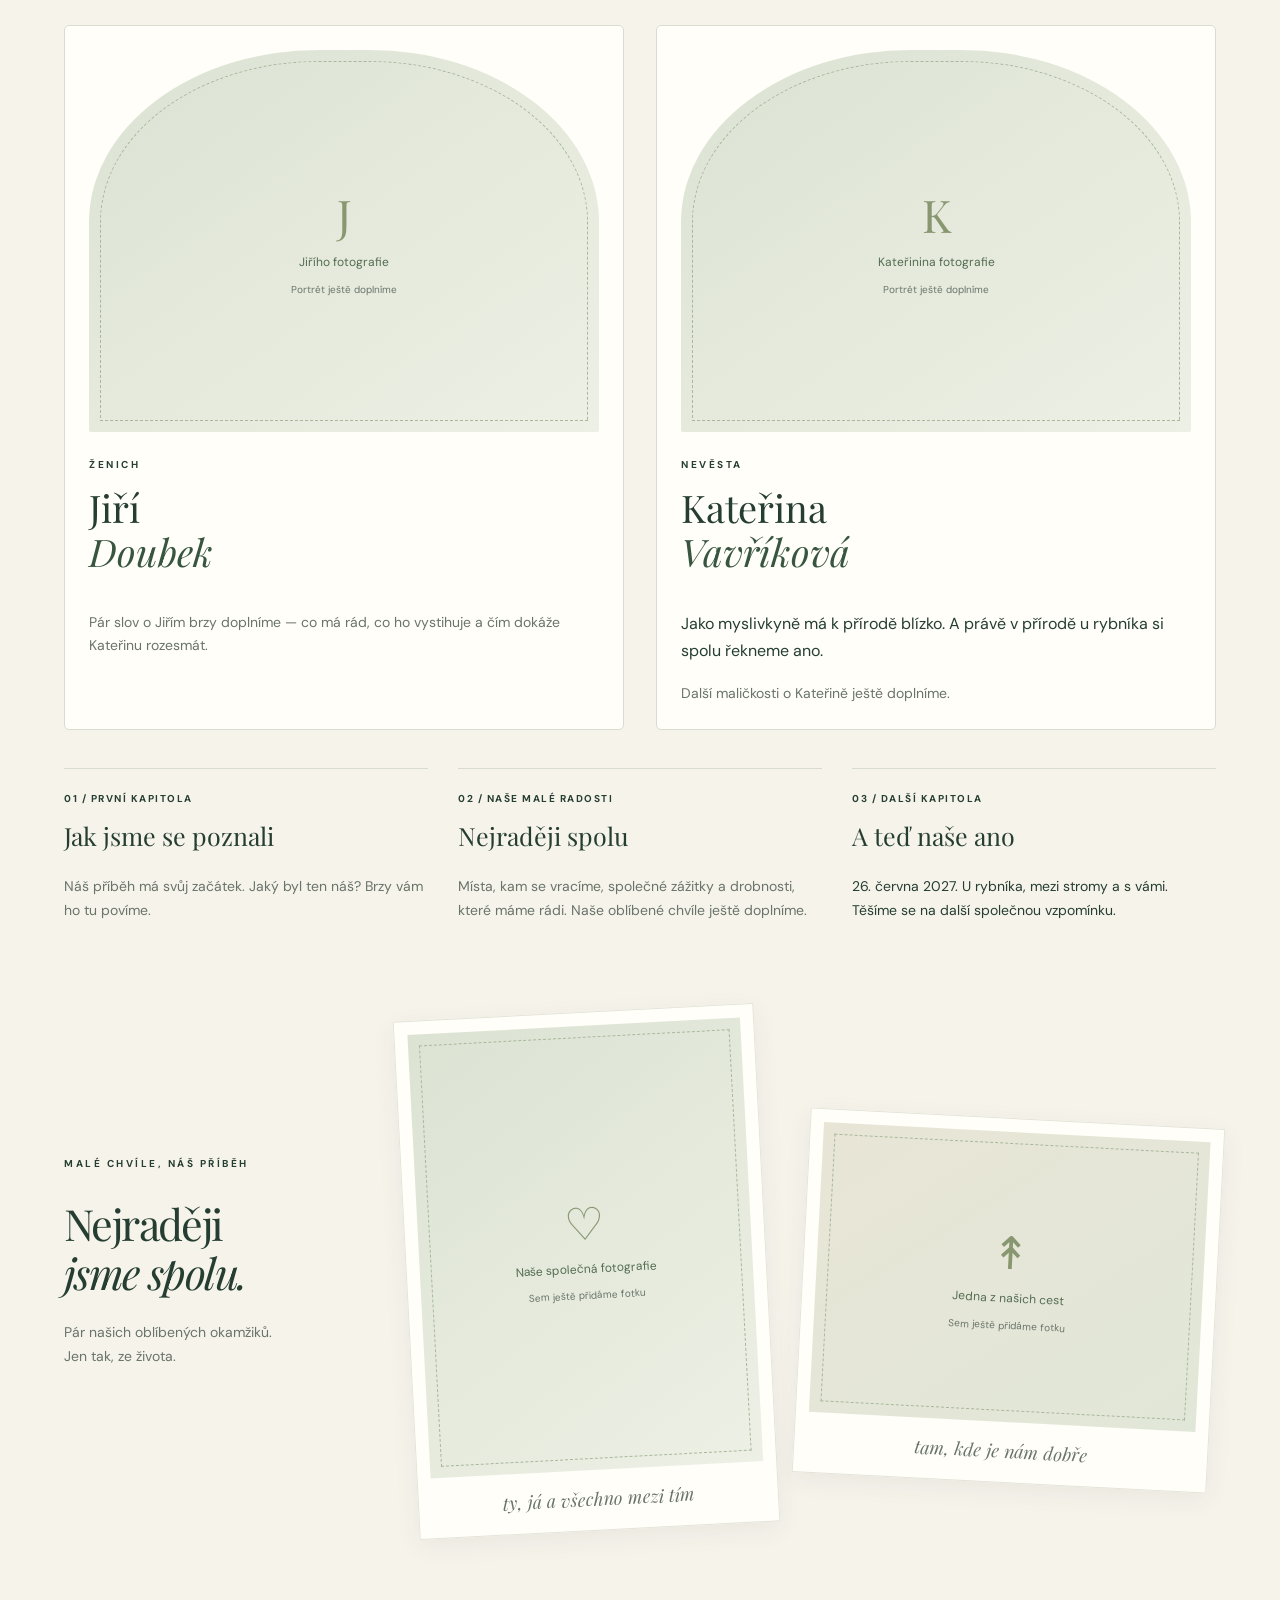
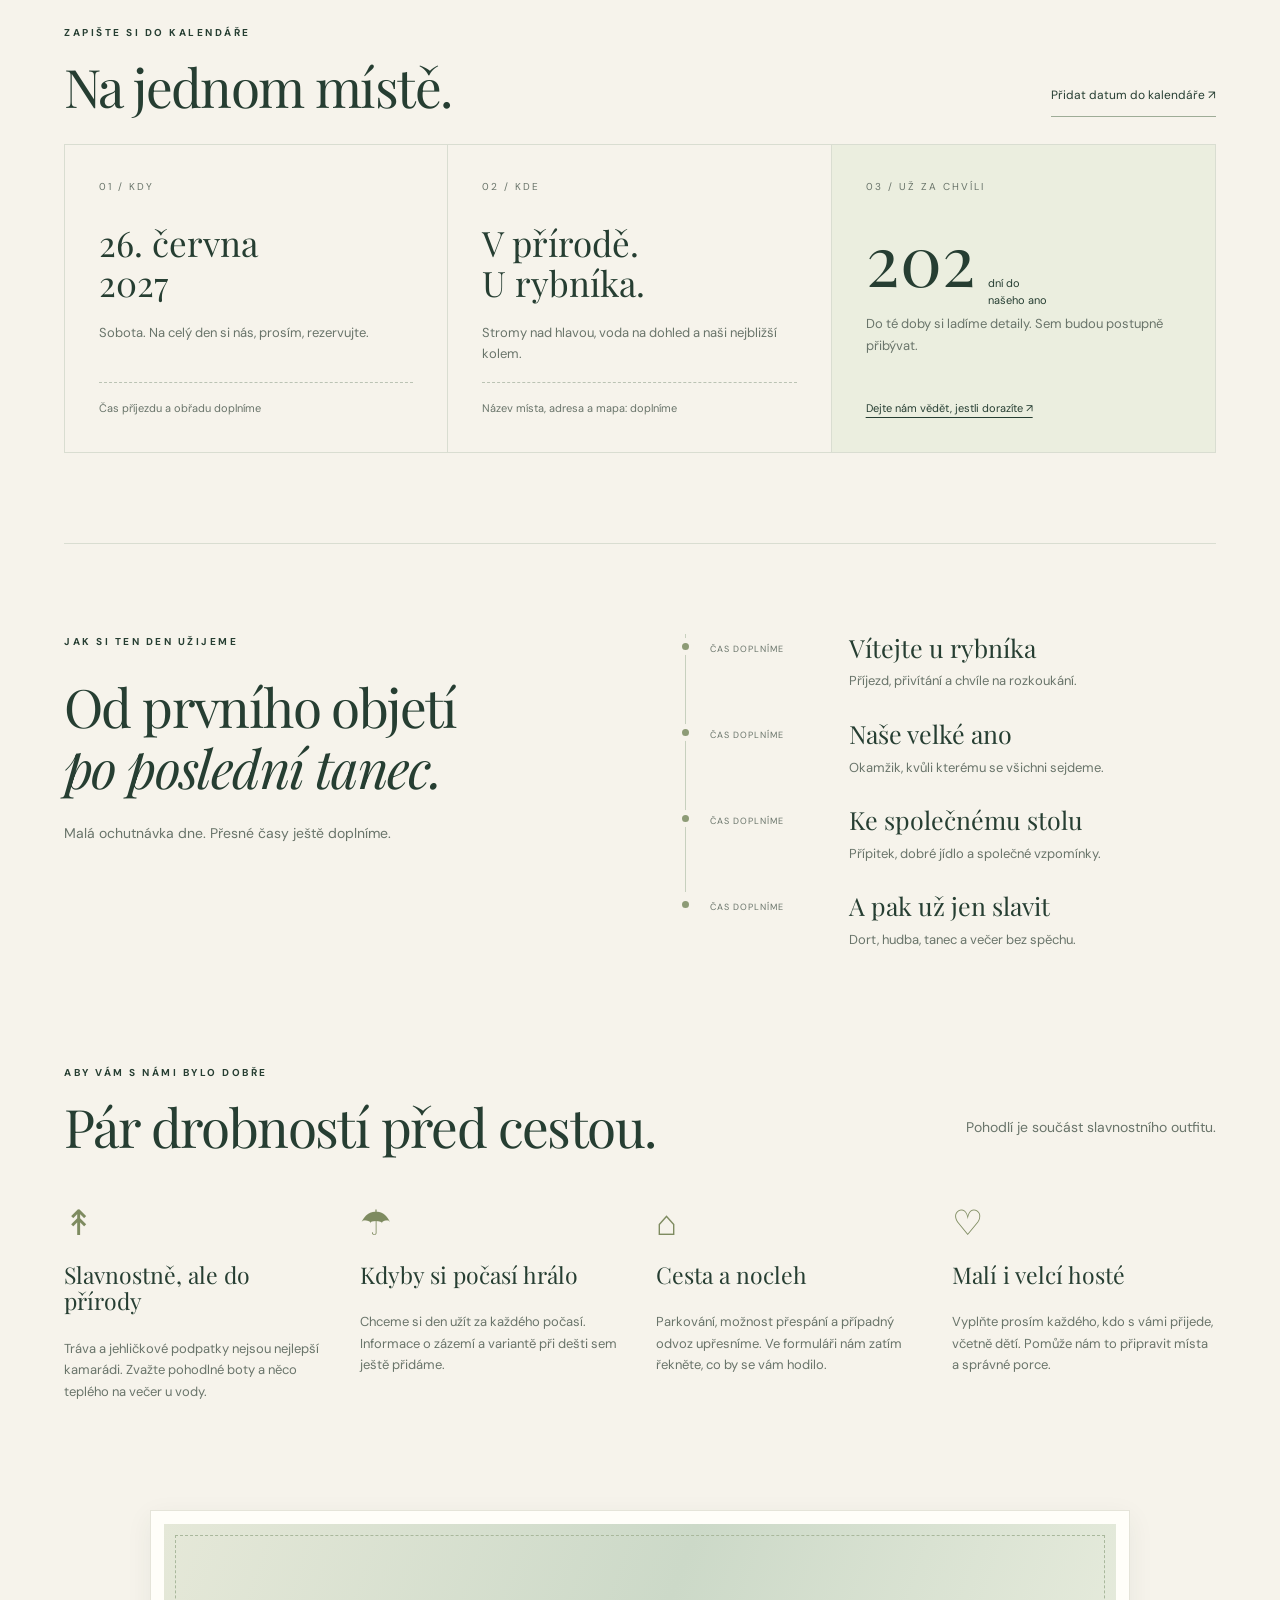
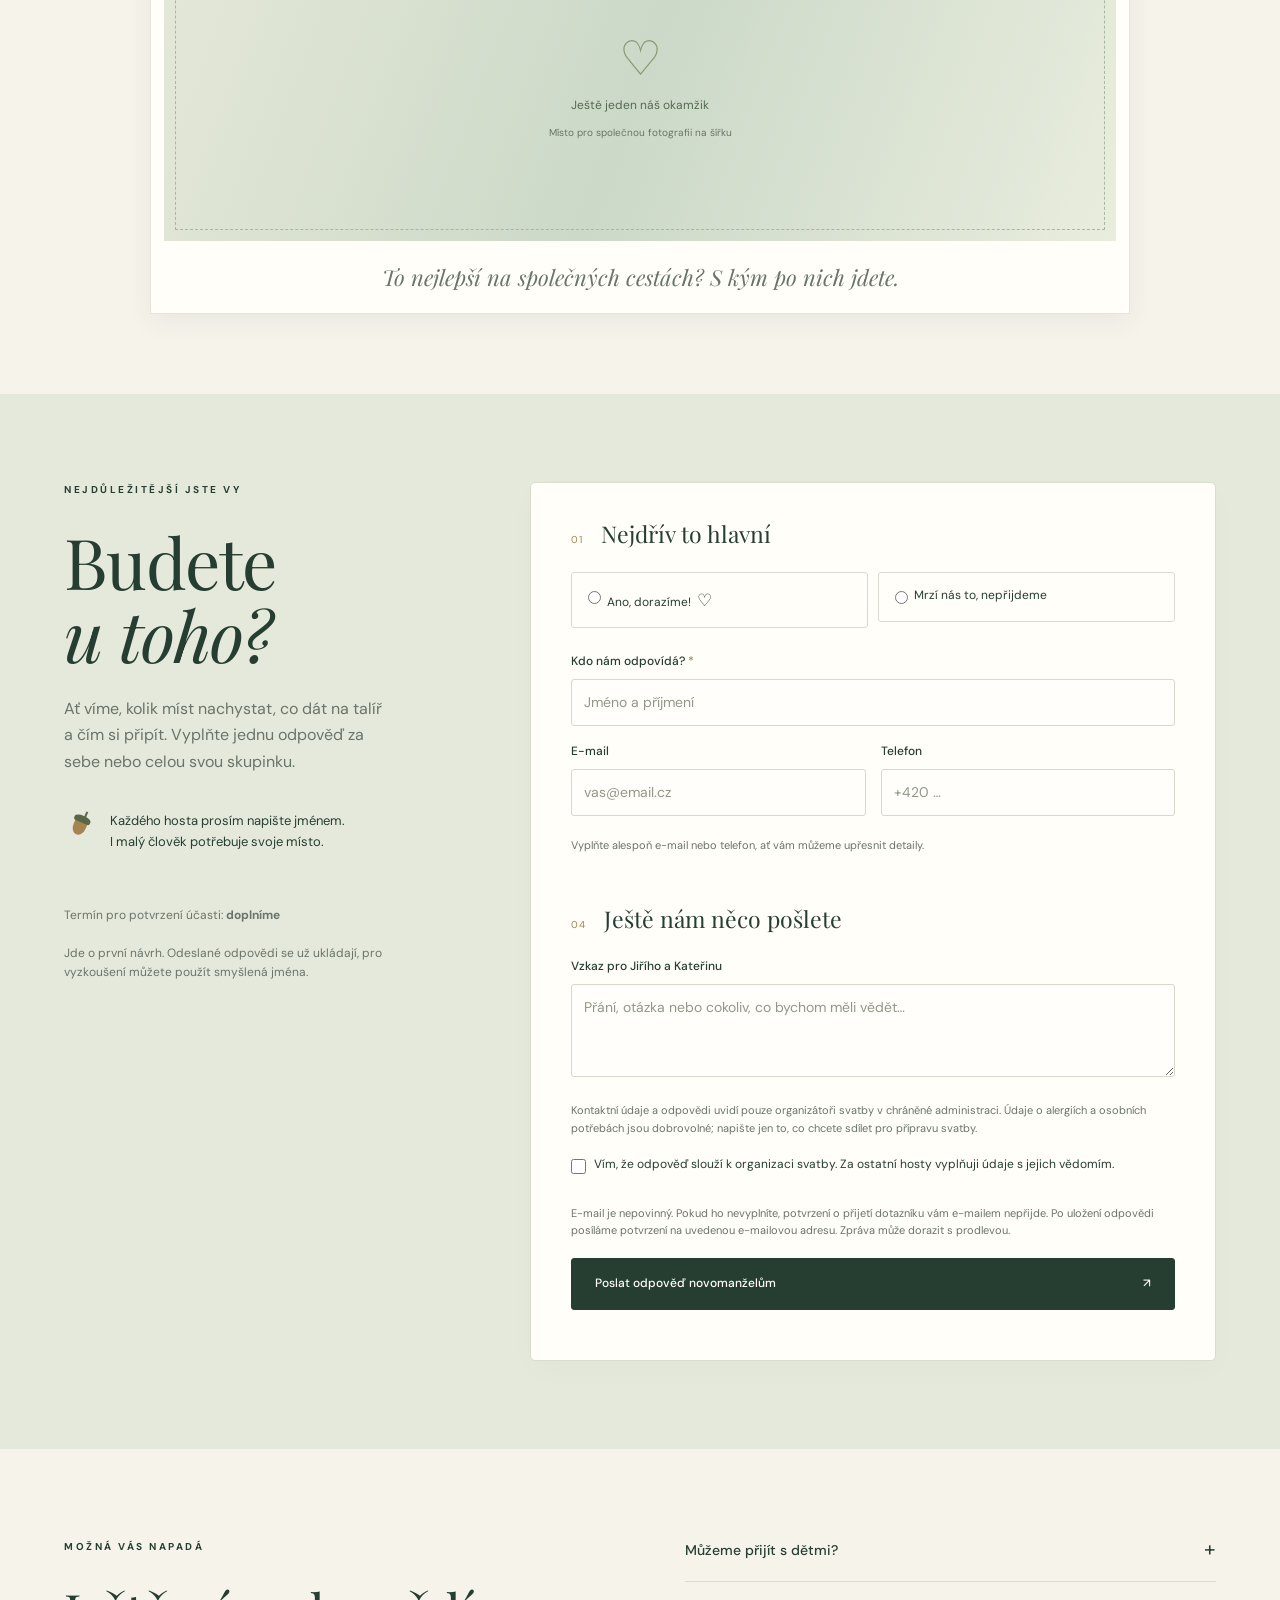
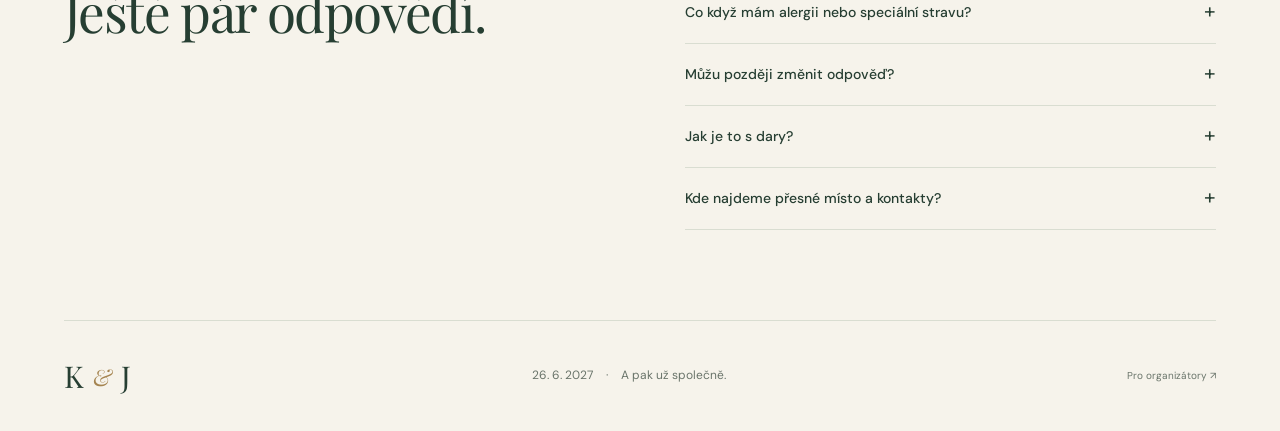
==== commit 77d5524b: "Show bride first in wedding invitation" ====
--- a/index.html
+++ b/index.html
@@ -3,26 +3,26 @@
 <head>
   <meta charset="utf-8"><meta name="viewport" content="width=device-width,initial-scale=1">
   <meta name="theme-color" content="#263e32">
-  <title>Jiří & Kateřina — 26. června 2027</title>
-  <meta name="description" content="Jedno ano. Společné kořeny. Jiří a Kateřina vás zvou na svou svatbu v přírodě u rybníka, 26. června 2027.">
-  <meta property="og:title" content="Jiří & Kateřina — bereme se!">
+  <title>Kateřina & Jiří — 26. června 2027</title>
+  <meta name="description" content="Jedno ano. Společné kořeny. Kateřina a Jiří vás zvou na svou svatbu v přírodě u rybníka, 26. června 2027.">
+  <meta property="og:title" content="Kateřina & Jiří — bereme se!">
   <meta property="og:description" content="26. června 2027 · V přírodě, u rybníka · Budete u toho s námi?">
   <meta property="og:type" content="website"><meta property="og:url" content="https://doukysvatba.github.io/">
-  <meta property="og:image" content="https://doukysvatba.github.io/og.png"><meta property="og:image:alt" content="Jiří a Kateřina, 26. června 2027. Dubové listy a rybník.">
+  <meta property="og:image" content="https://doukysvatba.github.io/og.png"><meta property="og:image:alt" content="Kateřina a Jiří, 26. června 2027. Dubové listy a rybník.">
   <meta name="twitter:card" content="summary_large_image"><meta name="twitter:image" content="https://doukysvatba.github.io/og.png">
   <link rel="stylesheet" href="style.css?v=20261030-story"><script defer src="config.js?v=20261029-retry"></script><script defer src="api.js?v=20261029-retry"></script><script defer src="app.js?v=20261029-retry"></script>
 </head>
 <body>
 <a class="skip" href="#obsah">Přejít na obsah</a>
 <div class="draft">PRVNÍ NÁVRH POZVÁNKY <span>· Podrobnosti ještě rostou.</span></div>
-<header class="header"><a class="monogram" href="#" aria-label="Jiří a Kateřina, úvod">J <span>&</span> K <i class="tiny-acorn" aria-hidden="true"></i></a><nav aria-label="Hlavní navigace"><a href="#nas-den">Náš den</a><a href="#prakticky">Dobré vědět</a><a class="nav-cta" href="#potvrzeni">Budu u toho <span aria-hidden="true">↗</span></a></nav></header>
+<header class="header"><a class="monogram" href="#" aria-label="Kateřina a Jiří, úvod">K <span>&</span> J <i class="tiny-acorn" aria-hidden="true"></i></a><nav aria-label="Hlavní navigace"><a href="#nas-den">Náš den</a><a href="#prakticky">Dobré vědět</a><a class="nav-cta" href="#potvrzeni">Budu u toho <span aria-hidden="true">↗</span></a></nav></header>
 <main id="obsah">
   <section class="hero" aria-labelledby="hero-title">
-    <div class="hero-copy"><p class="eyebrow">SVATBA POD ŠIRÝM NEBEM</p><h1 id="hero-title">Jiří <span class="amp">&</span><br><em>Kateřina</em></h1><p class="surnames">DOUBEK <span>&</span> VAVŘÍKOVÁ</p><div class="hero-rule"></div><p class="hero-date">26. června 2027 <span>sobota</span></p><p class="hero-description">U rybníka. Mezi stromy. S lidmi, které máme rádi.<br>A nejraději i s vámi.</p><a class="button" href="#potvrzeni">Přijdu zapustit kořeny <span aria-hidden="true">↗</span></a><p class="small hero-note">Pozvánka na jeden velký společný začátek.</p></div>
+    <div class="hero-copy"><p class="eyebrow">SVATBA POD ŠIRÝM NEBEM</p><h1 id="hero-title">Kateřina <span class="amp">&</span><br><em>Jiří</em></h1><p class="surnames">VAVŘÍKOVÁ <span>&</span> DOUBEK</p><div class="hero-rule"></div><p class="hero-date">26. června 2027 <span>sobota</span></p><p class="hero-description">U rybníka. Mezi stromy. S lidmi, které máme rádi.<br>A nejraději i s vámi.</p><a class="button" href="#potvrzeni">Přijdu zapustit kořeny <span aria-hidden="true">↗</span></a><p class="small hero-note">Pozvánka na jeden velký společný začátek.</p></div>
     <div class="hero-art" role="img" aria-label="Ilustrovaná krajina s rybníkem, stromy a motivem žaludu"><div class="art-grain"></div><div class="sun"></div><div class="hill hill-back"></div><div class="hill hill-front"></div><div class="pond"></div><div class="reeds reeds-one"></div><div class="reeds reeds-two"></div><div class="tree tree-one"><i></i><b></b></div><div class="tree tree-two"><i></i><b></b></div><div class="art-text">tam, kde je nám dobře</div><div class="acorn-stamp"><div class="acorn"><i></i><b></b></div><span>MALÝ ŽALUD.<br>VELKÝ ZAČÁTEK.</span></div><p class="art-caption">PŘÍRODA · RYBNÍK · NAŠE ANO</p></div>
   </section>
   <div class="date-strip"><span>26 / 06 / 2027</span><span class="strip-center">Společně nám to poroste.</span><a href="#nas-den">Poznejte náš den ↓</a></div>
-  <section class="intro section" id="nas-den"><div><p class="eyebrow">JEDNO ANO. SPOLEČNÉ KOŘENY.</p><h2>Z malého žaludu<br><em>velký příběh.</em></h2></div><div class="intro-text"><p>On je Doubek. Ona má jako myslivkyně k lesu blízko. A tak nám dává smysl říct si své ano právě tam, kde to voní přírodou.</p><p>Zveme vás na svatbu u rybníka. Na den plný objetí, dobrého jídla, smíchu a okamžiků, které si chceme pamatovat. Slavnostně, ale po našem. A hlavně společně.</p><p class="signature">Těšíme se na vás, Jiří & Kateřina</p></div></section>
+  <section class="intro section" id="nas-den"><div><p class="eyebrow">JEDNO ANO. SPOLEČNÉ KOŘENY.</p><h2>Z malého žaludu<br><em>velký příběh.</em></h2></div><div class="intro-text"><p>On je Doubek. Ona má jako myslivkyně k lesu blízko. A tak nám dává smysl říct si své ano právě tam, kde to voní přírodou.</p><p>Zveme vás na svatbu u rybníka. Na den plný objetí, dobrého jídla, smíchu a okamžiků, které si chceme pamatovat. Slavnostně, ale po našem. A hlavně společně.</p><p class="signature">Těšíme se na vás, Kateřina & Jiří</p></div></section>
   <section class="about-us section" id="nas-pribeh" aria-labelledby="about-title">
     <div class="about-heading"><p class="eyebrow">DVA LIDÉ. JEDEN SPOLEČNÝ PŘÍBĚH.</p><h2 id="about-title">Než si řekneme ano,<br><em>pár slov o nás.</em></h2><p class="muted">Tady brzy přibudou naše vzpomínky, oblíbené chvíle a něco málo o každém z nás.</p></div>
     <div class="about-couple">
@@ -63,5 +63,5 @@
     </form><div id="success" hidden tabindex="-1"><div class="success-icon">♡</div><p class="eyebrow">DĚKUJEME ZA ODPOVĚĎ</p><h3 id="success-title">Máme to zapsané.</h3><p id="success-text"></p><p class="small">Potvrzení je uložené. Na tomto zařízení můžete svou odpověď později upravit.</p><button type="button" class="button secondary" id="edit-response">Upravit odpověď</button></div></div>
   </section>
   <section class="faq section"><div><p class="eyebrow">MOŽNÁ VÁS NAPADÁ</p><h2>Ještě pár odpovědí.</h2></div><div><details><summary>Můžeme přijít s dětmi?</summary><p>Ve formuláři můžete uvést děti i miminka včetně porcí a potřeb. Přesné informace k zázemí pro nejmenší ještě doplníme.</p></details><details><summary>Co když mám alergii nebo speciální stravu?</summary><p>Ke každému hostovi lze vybrat typ jídla a dobrovolně doplnit alergie. Konkrétní menu připravujeme; uvedení potřeby zatím není potvrzením, že ji kuchyně dokáže zajistit. Ozveme se s upřesněním.</p></details><details><summary>Můžu později změnit odpověď?</summary><p>Ano. Na stejném zařízení a ve stejném prohlížeči můžete odpověď upravit. Nemažte data webu, jinak se vazba na odpověď ztratí. Při změně zařízení nás kontaktujte; kontakt sem ještě doplníme.</p></details><details><summary>Jak je to s dary?</summary><p>Největší radost nám udělá, když ten den strávíte s námi. Další přání ohledně darů ještě doplníme.</p></details><details><summary>Kde najdeme přesné místo a kontakty?</summary><p>Adresa, mapa, parkování a kontakt na organizátora tady budou před svatbou. Zatím jsou tyto informace k doplnění.</p></details></div></section>
-</main><footer><div class="monogram">J <span>&</span> K</div><p>26. 6. 2027 <span>·</span> A pak už společně.</p><a href="admin.html">Pro organizátory ↗</a></footer>
+</main><footer><div class="monogram">K <span>&</span> J</div><p>26. 6. 2027 <span>·</span> A pak už společně.</p><a href="admin.html">Pro organizátory ↗</a></footer>
 </body></html>
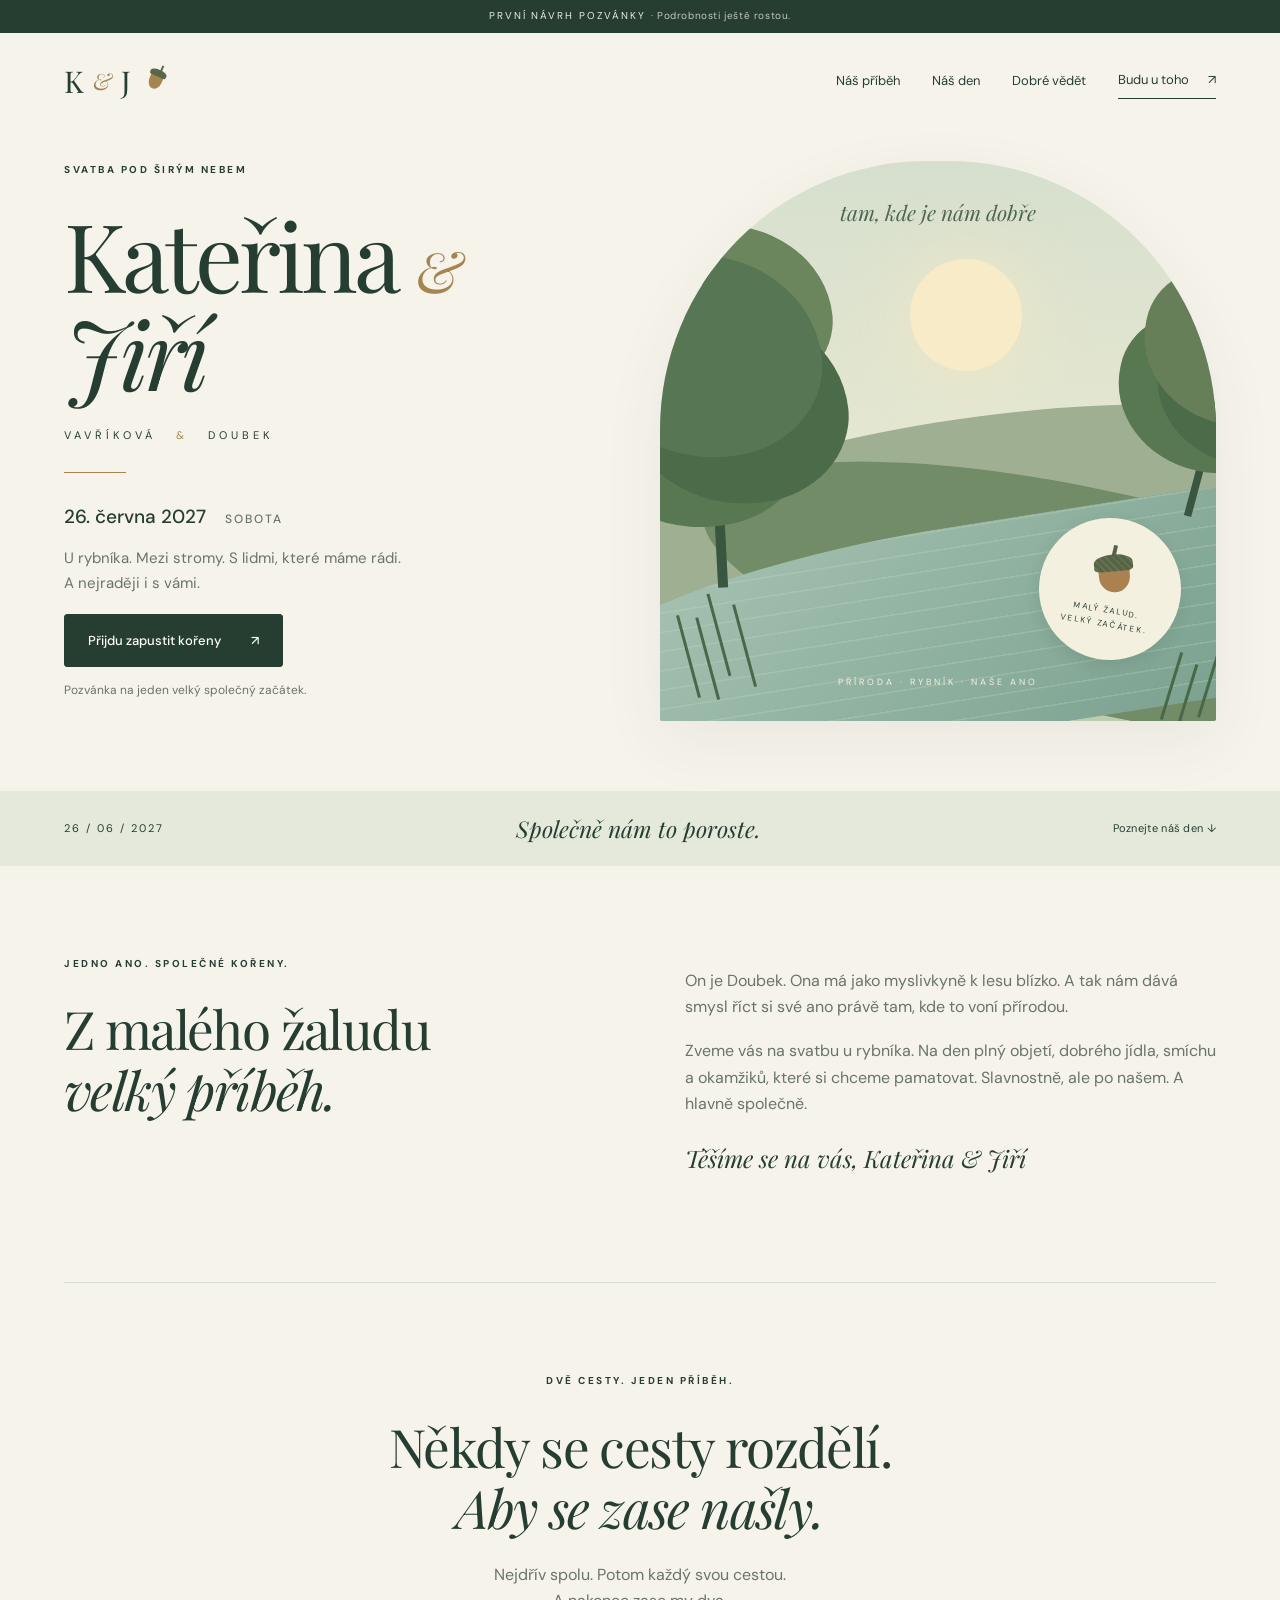
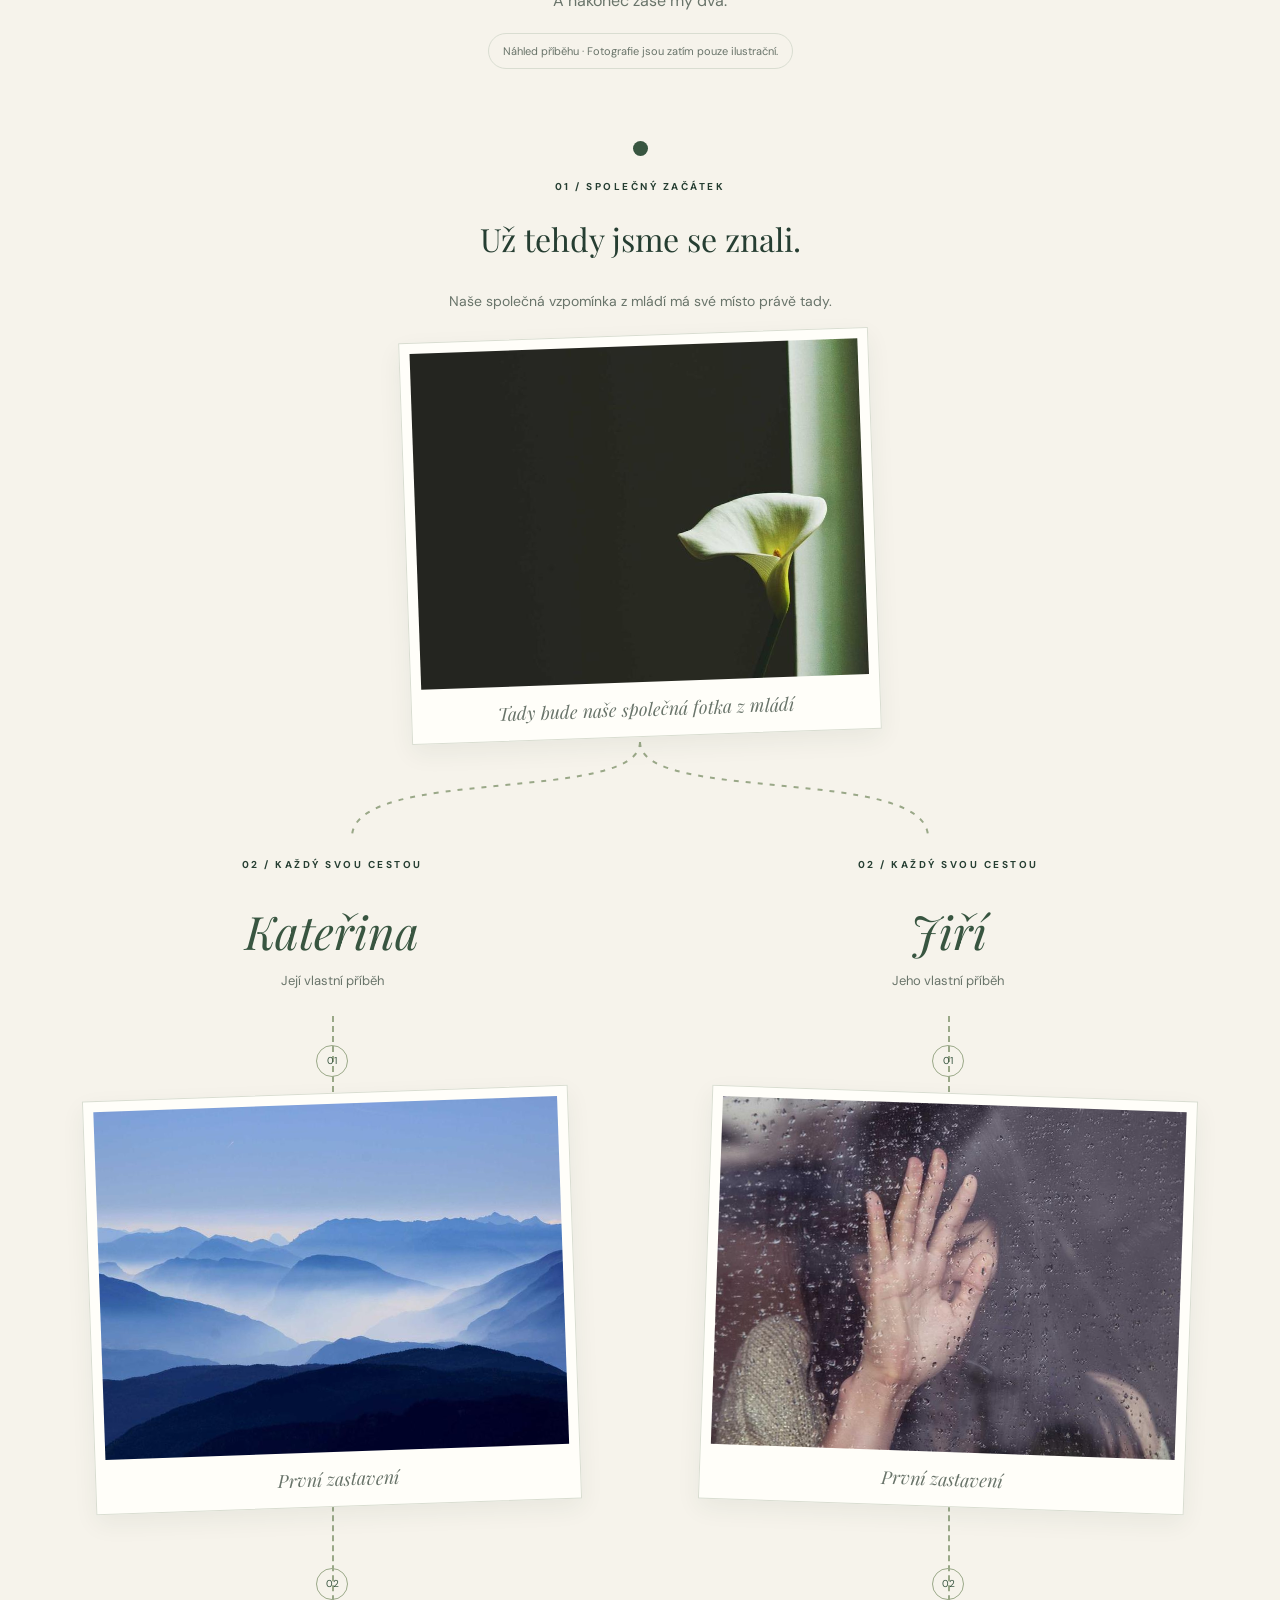
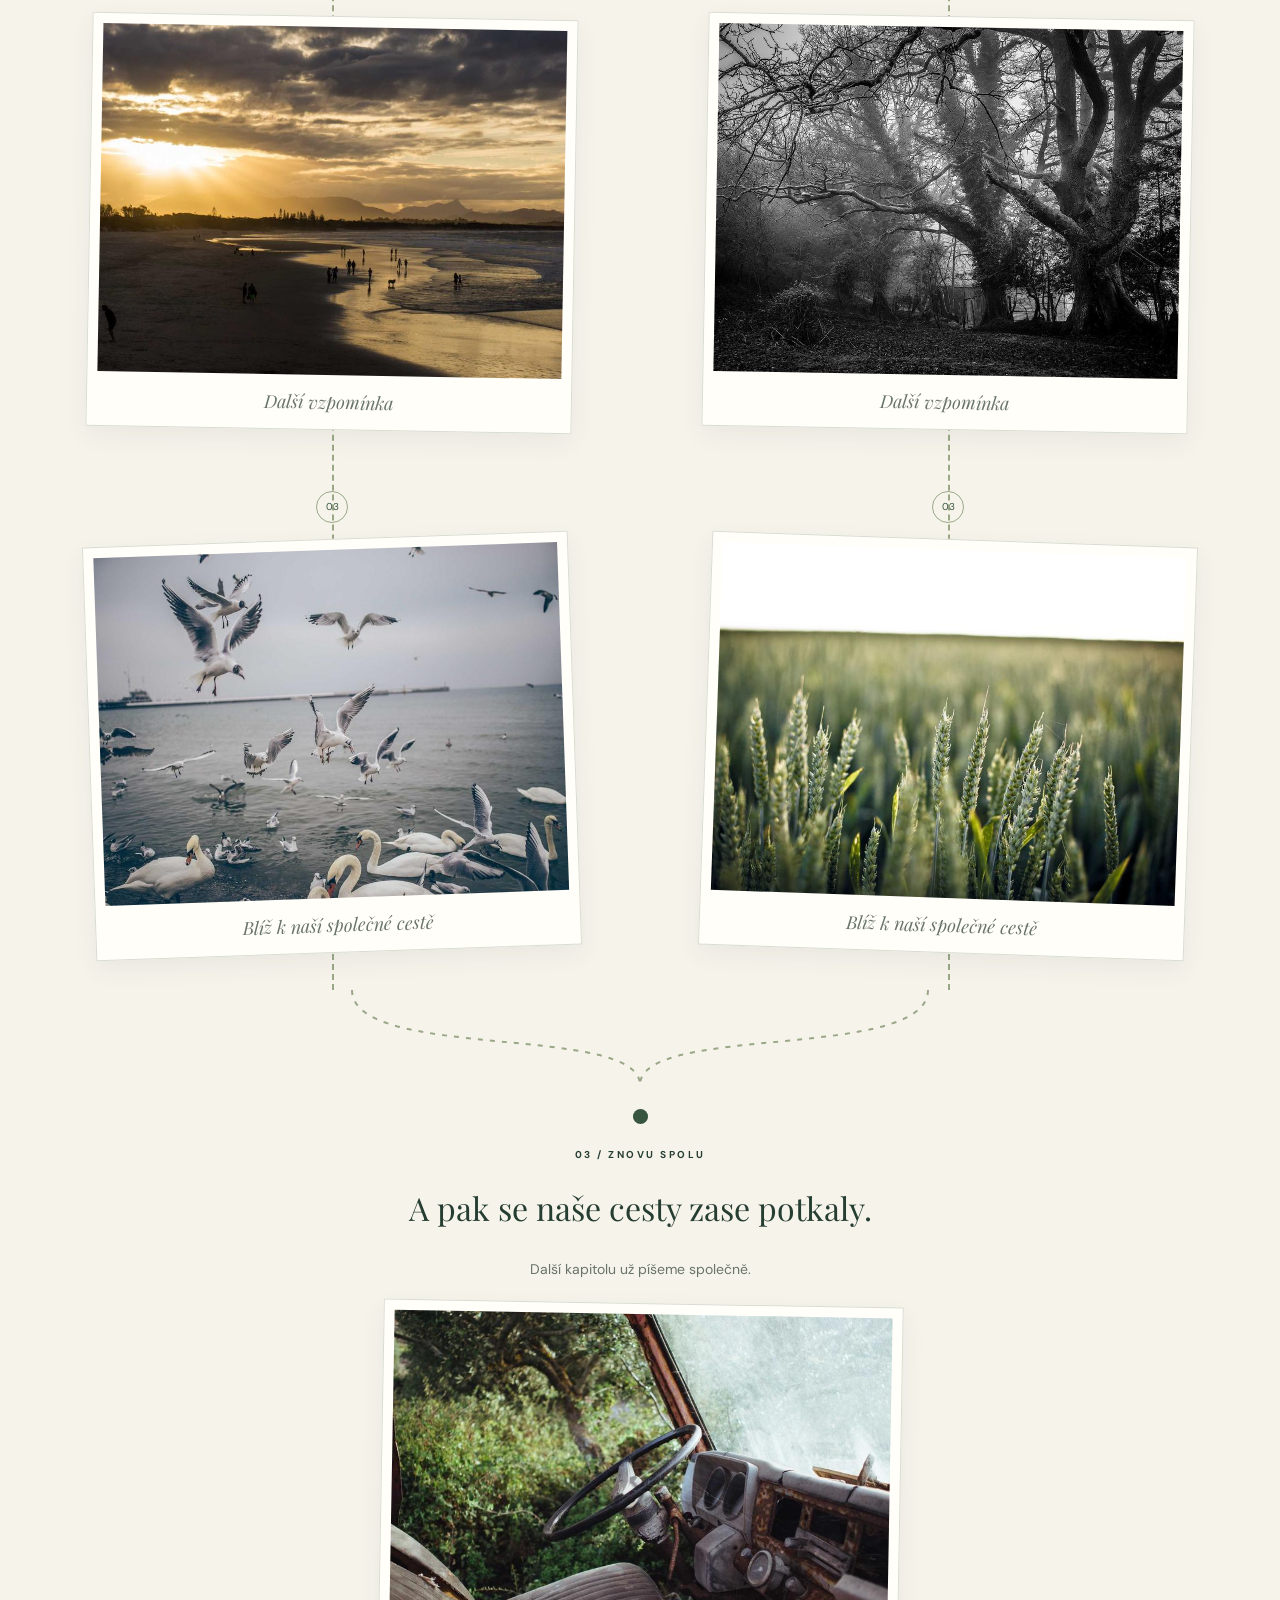
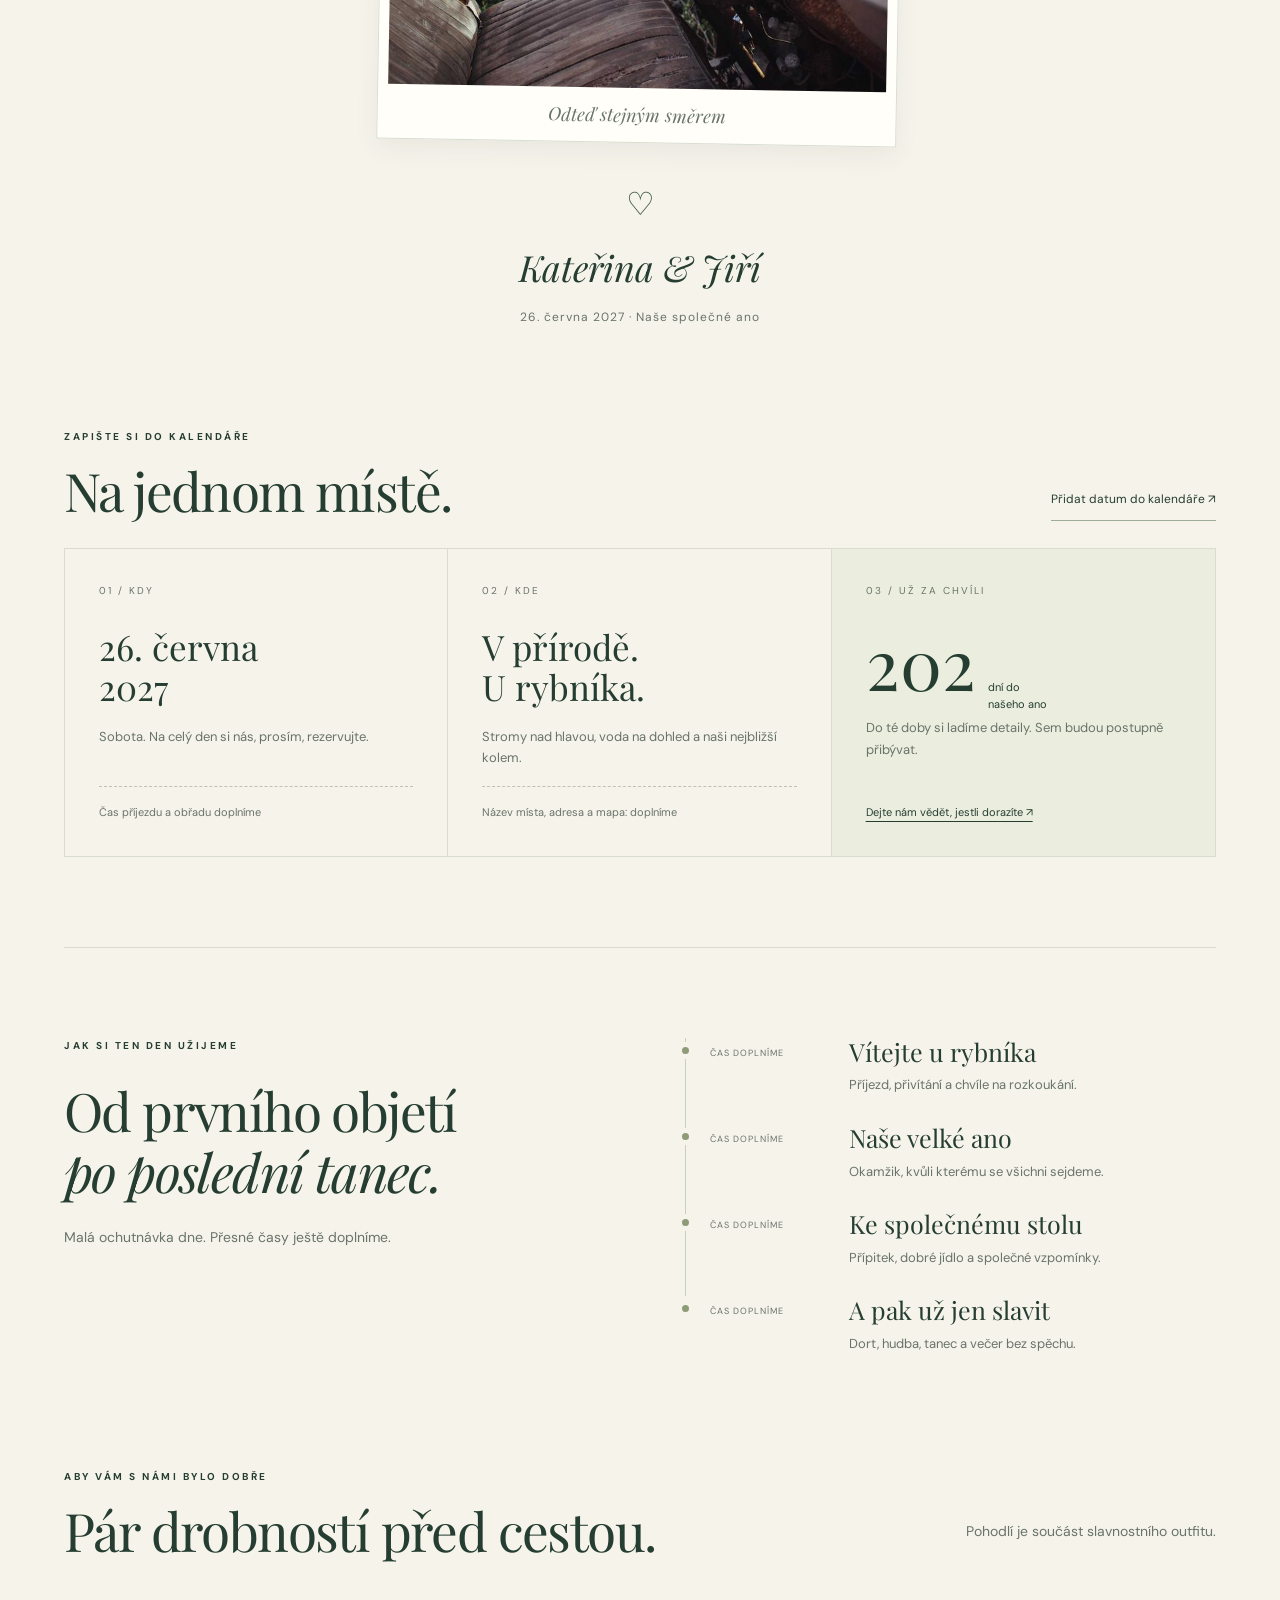
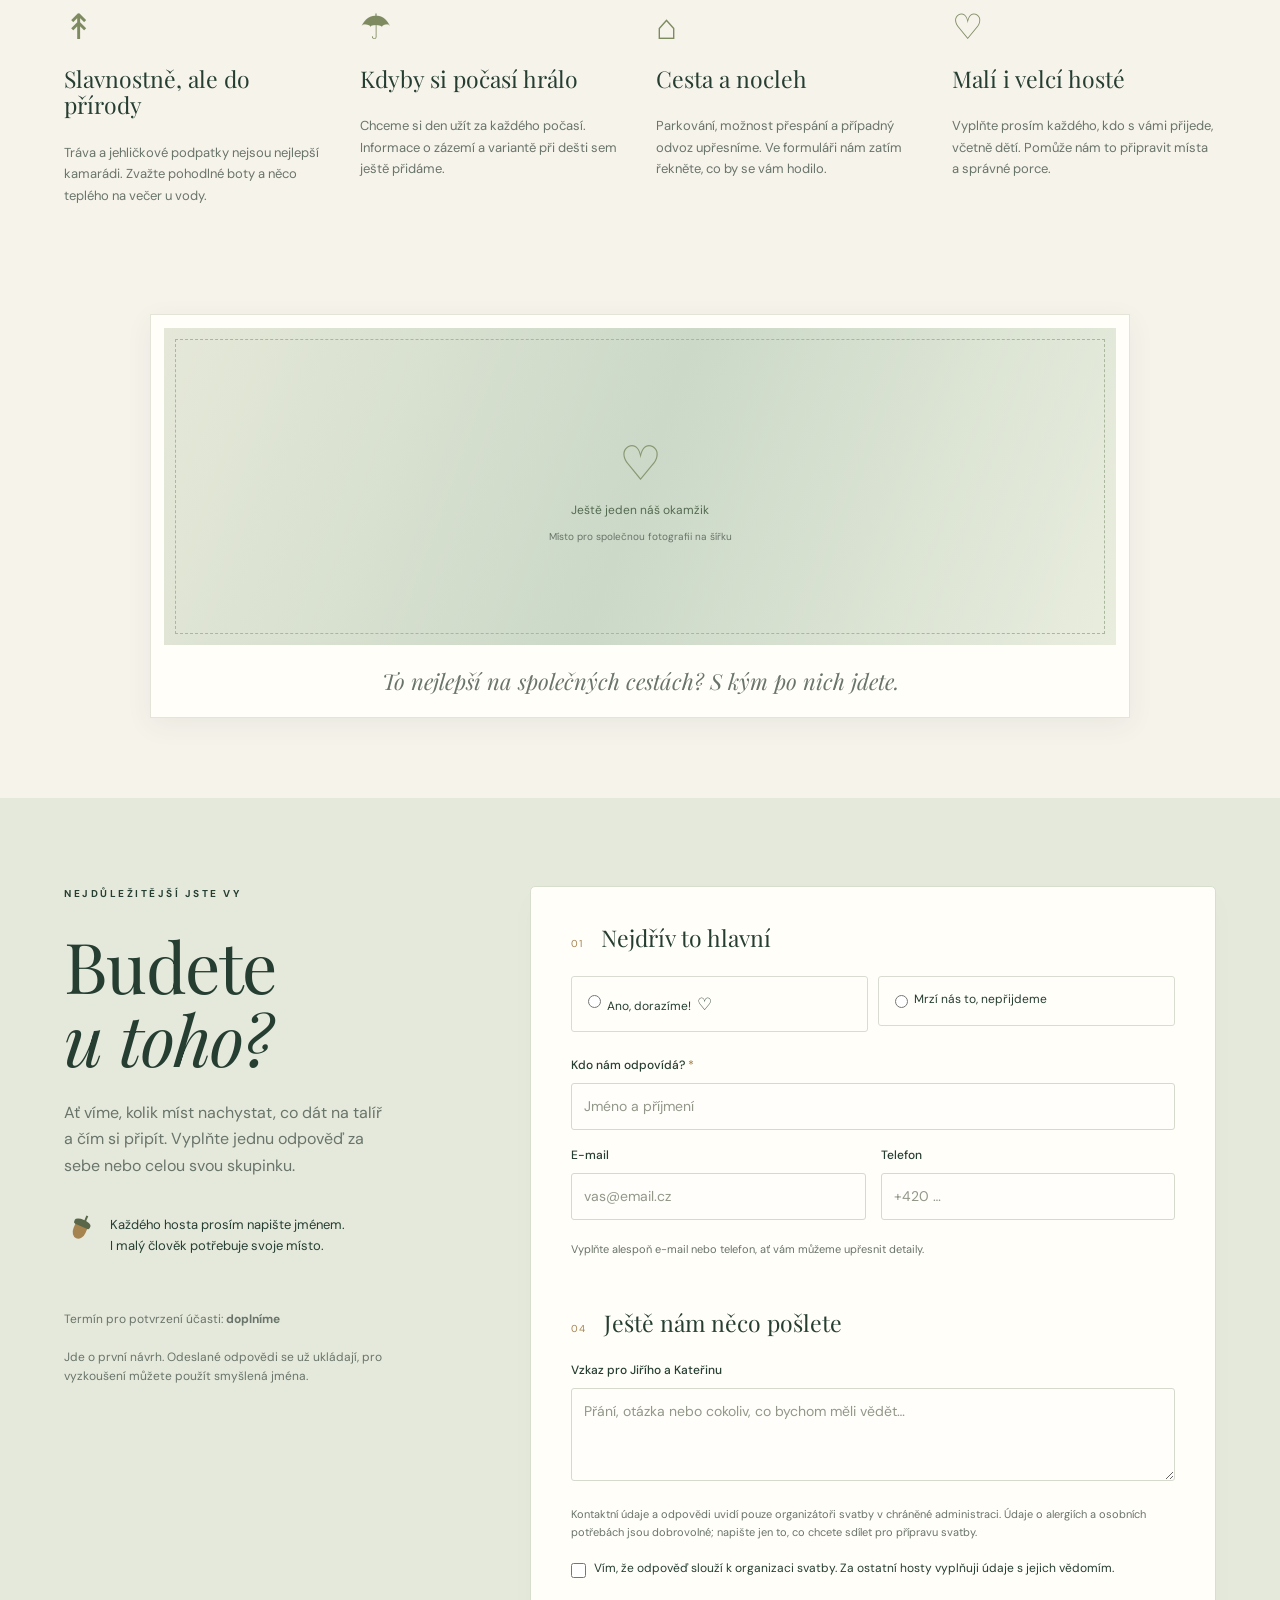
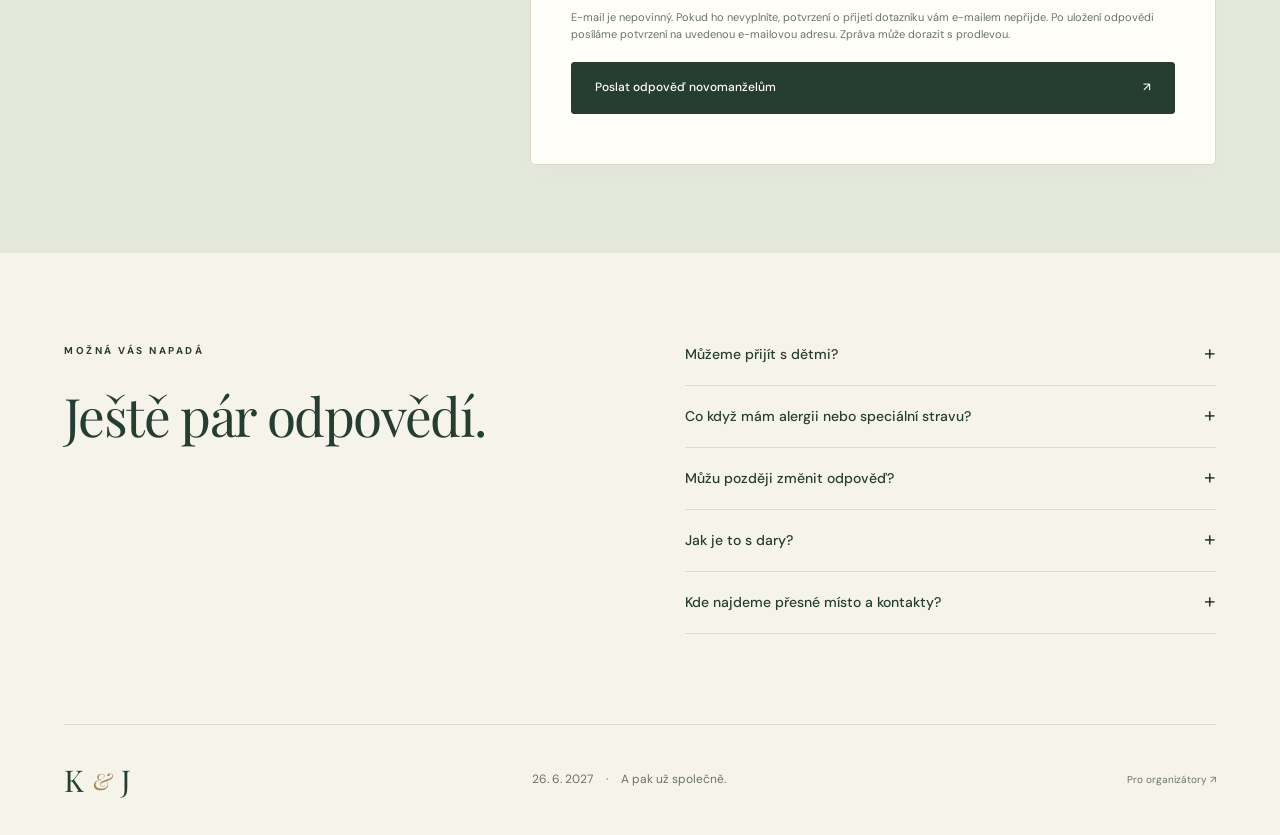
==== commit 3e070c2d: "Create two-path couple story with replaceable sample photos" ====
--- a/index.html
+++ b/index.html
@@ -10,12 +10,12 @@
   <meta property="og:type" content="website"><meta property="og:url" content="https://doukysvatba.github.io/">
   <meta property="og:image" content="https://doukysvatba.github.io/og.png"><meta property="og:image:alt" content="Kateřina a Jiří, 26. června 2027. Dubové listy a rybník.">
   <meta name="twitter:card" content="summary_large_image"><meta name="twitter:image" content="https://doukysvatba.github.io/og.png">
-  <link rel="stylesheet" href="style.css?v=20261030-story"><script defer src="config.js?v=20261029-retry"></script><script defer src="api.js?v=20261029-retry"></script><script defer src="app.js?v=20261029-retry"></script>
+  <link rel="stylesheet" href="style.css?v=20261031-journey"><script defer src="config.js?v=20261029-retry"></script><script defer src="api.js?v=20261029-retry"></script><script defer src="app.js?v=20261029-retry"></script>
 </head>
 <body>
 <a class="skip" href="#obsah">Přejít na obsah</a>
 <div class="draft">PRVNÍ NÁVRH POZVÁNKY <span>· Podrobnosti ještě rostou.</span></div>
-<header class="header"><a class="monogram" href="#" aria-label="Kateřina a Jiří, úvod">K <span>&</span> J <i class="tiny-acorn" aria-hidden="true"></i></a><nav aria-label="Hlavní navigace"><a href="#nas-den">Náš den</a><a href="#prakticky">Dobré vědět</a><a class="nav-cta" href="#potvrzeni">Budu u toho <span aria-hidden="true">↗</span></a></nav></header>
+<header class="header"><a class="monogram" href="#" aria-label="Kateřina a Jiří, úvod">K <span>&</span> J <i class="tiny-acorn" aria-hidden="true"></i></a><nav aria-label="Hlavní navigace"><a href="#nas-pribeh">Náš příběh</a><a href="#nas-den">Náš den</a><a href="#prakticky">Dobré vědět</a><a class="nav-cta" href="#potvrzeni">Budu u toho <span aria-hidden="true">↗</span></a></nav></header>
 <main id="obsah">
   <section class="hero" aria-labelledby="hero-title">
     <div class="hero-copy"><p class="eyebrow">SVATBA POD ŠIRÝM NEBEM</p><h1 id="hero-title">Kateřina <span class="amp">&</span><br><em>Jiří</em></h1><p class="surnames">VAVŘÍKOVÁ <span>&</span> DOUBEK</p><div class="hero-rule"></div><p class="hero-date">26. června 2027 <span>sobota</span></p><p class="hero-description">U rybníka. Mezi stromy. S lidmi, které máme rádi.<br>A nejraději i s vámi.</p><a class="button" href="#potvrzeni">Přijdu zapustit kořeny <span aria-hidden="true">↗</span></a><p class="small hero-note">Pozvánka na jeden velký společný začátek.</p></div>
@@ -23,30 +23,9 @@
   </section>
   <div class="date-strip"><span>26 / 06 / 2027</span><span class="strip-center">Společně nám to poroste.</span><a href="#nas-den">Poznejte náš den ↓</a></div>
   <section class="intro section" id="nas-den"><div><p class="eyebrow">JEDNO ANO. SPOLEČNÉ KOŘENY.</p><h2>Z malého žaludu<br><em>velký příběh.</em></h2></div><div class="intro-text"><p>On je Doubek. Ona má jako myslivkyně k lesu blízko. A tak nám dává smysl říct si své ano právě tam, kde to voní přírodou.</p><p>Zveme vás na svatbu u rybníka. Na den plný objetí, dobrého jídla, smíchu a okamžiků, které si chceme pamatovat. Slavnostně, ale po našem. A hlavně společně.</p><p class="signature">Těšíme se na vás, Kateřina & Jiří</p></div></section>
-  <section class="about-us section" id="nas-pribeh" aria-labelledby="about-title">
-    <div class="about-heading"><p class="eyebrow">DVA LIDÉ. JEDEN SPOLEČNÝ PŘÍBĚH.</p><h2 id="about-title">Než si řekneme ano,<br><em>pár slov o nás.</em></h2><p class="muted">Tady brzy přibudou naše vzpomínky, oblíbené chvíle a něco málo o každém z nás.</p></div>
-    <div class="about-couple">
-      <article class="about-person" aria-labelledby="jiri-title">
-        <figure class="about-portrait" data-photo-slot="jiri"><div class="photo-space"><span class="photo-mark" aria-hidden="true">J</span><span>Jiřího fotografie</span><small>Portrét ještě doplníme</small></div></figure>
-        <div class="about-person-copy"><p class="eyebrow">ŽENICH</p><h3 id="jiri-title">Jiří <em>Doubek</em></h3><p class="about-placeholder">Pár slov o Jiřím brzy doplníme — co má rád, co ho vystihuje a čím dokáže Kateřinu rozesmát.</p></div>
-      </article>
-      <article class="about-person" aria-labelledby="katerina-title">
-        <figure class="about-portrait" data-photo-slot="katerina"><div class="photo-space"><span class="photo-mark" aria-hidden="true">K</span><span>Kateřinina fotografie</span><small>Portrét ještě doplníme</small></div></figure>
-        <div class="about-person-copy"><p class="eyebrow">NEVĚSTA</p><h3 id="katerina-title">Kateřina <em>Vavříková</em></h3><p>Jako myslivkyně má k přírodě blízko. A právě v přírodě u rybníka si spolu řekneme ano.</p><p class="about-placeholder">Další maličkosti o Kateřině ještě doplníme.</p></div>
-      </article>
-    </div>
-    <div class="about-memories">
-      <article><span class="eyebrow">01 / PRVNÍ KAPITOLA</span><h3>Jak jsme se poznali</h3><p class="about-placeholder">Náš příběh má svůj začátek. Jaký byl ten náš? Brzy vám ho tu povíme.</p></article>
-      <article><span class="eyebrow">02 / NAŠE MALÉ RADOSTI</span><h3>Nejraději spolu</h3><p class="about-placeholder">Místa, kam se vracíme, společné zážitky a drobnosti, které máme rádi. Naše oblíbené chvíle ještě doplníme.</p></article>
-      <article><span class="eyebrow">03 / DALŠÍ KAPITOLA</span><h3>A teď naše ano</h3><p>26. června 2027. U rybníka, mezi stromy a s vámi. Těšíme se na další společnou vzpomínku.</p></article>
-    </div>
-  </section>
-
-  <section class="photo-story section" aria-labelledby="photo-story-title">
-    <div class="photo-story-copy"><p class="eyebrow">MALÉ CHVÍLE, NÁŠ PŘÍBĚH</p><h2 id="photo-story-title">Nejraději<br><em>jsme spolu.</em></h2><p class="muted">Pár našich oblíbených okamžiků. Jen tak, ze života.</p></div>
-    <figure class="photo-frame photo-portrait" data-photo-slot="spolecna"><div class="photo-space"><span class="photo-mark" aria-hidden="true">♡</span><span>Naše společná fotografie</span><small>Sem ještě přidáme fotku</small></div><figcaption>ty, já a všechno mezi tím</figcaption></figure>
-    <figure class="photo-frame photo-landscape" data-photo-slot="vylety"><div class="photo-space"><span class="photo-mark" aria-hidden="true">↟</span><span>Jedna z našich cest</span><small>Sem ještě přidáme fotku</small></div><figcaption>tam, kde je nám dobře</figcaption></figure>
-  </section>
+  <section class="journey section" id="nas-pribeh" aria-labelledby="journey-title">
+    <div class="journey-heading"><p class="eyebrow">DVĚ CESTY. JEDEN PŘÍBĚH.</p><h2 id="journey-title">Někdy se cesty rozdělí.<br><em>Aby se zase našly.</em></h2><p>Nejdřív spolu. Potom každý svou cestou.<br>A nakonec zase my dva.</p><p class="journey-demo">Náhled příběhu · Fotografie jsou zatím pouze ilustrační.</p></div>
+    <div class="journey-shared journey-start"><span class="journey-dot" aria-hidden="true"></span><p class="eyebrow">01 / SPOLEČNÝ ZAČÁTEK</p><h3>Už tehdy jsme se znali.</h3><p>Naše společná vzpomínka z mládí má své místo právě tady.</p><figure class="journey-photo" data-photo-slot="spolecne-mladi"><img src="assets/story/spolecne-mladi.jpg" alt="Vzorová ilustrační fotografie — Tady bude naše společná fotka z mládí" width="800" height="600" loading="lazy"><figcaption>Tady bude naše společná fotka z mládí</figcaption></figure></div><div class="journey-fork" aria-hidden="true"><svg viewBox="0 0 1000 100" preserveAspectRatio="none"><path d="M500 0 C500 65 250 25 250 100 M500 0 C500 65 750 25 750 100"/></svg></div><div class="journey-paths"><article class="journey-path" aria-labelledby="path-katerina"><div class="journey-person"><p class="eyebrow">02 / KAŽDÝ SVOU CESTOU</p><h3 id="path-katerina">Kateřina</h3><p>Její vlastní příběh</p></div><div class="journey-stops"><div class="journey-stop"><span class="journey-step">01</span><figure class="journey-photo" data-photo-slot="katerina-1"><img src="assets/story/katerina-1.jpg" alt="Vzorová ilustrační fotografie — První zastavení" width="800" height="600" loading="lazy"><figcaption>První zastavení</figcaption></figure></div><div class="journey-stop"><span class="journey-step">02</span><figure class="journey-photo" data-photo-slot="katerina-2"><img src="assets/story/katerina-2.jpg" alt="Vzorová ilustrační fotografie — Další vzpomínka" width="800" height="600" loading="lazy"><figcaption>Další vzpomínka</figcaption></figure></div><div class="journey-stop"><span class="journey-step">03</span><figure class="journey-photo" data-photo-slot="katerina-3"><img src="assets/story/katerina-3.jpg" alt="Vzorová ilustrační fotografie — Blíž k naší společné cestě" width="800" height="600" loading="lazy"><figcaption>Blíž k naší společné cestě</figcaption></figure></div></div></article><article class="journey-path" aria-labelledby="path-jiri"><div class="journey-person"><p class="eyebrow">02 / KAŽDÝ SVOU CESTOU</p><h3 id="path-jiri">Jiří</h3><p>Jeho vlastní příběh</p></div><div class="journey-stops"><div class="journey-stop"><span class="journey-step">01</span><figure class="journey-photo" data-photo-slot="jiri-1"><img src="assets/story/jiri-1.jpg" alt="Vzorová ilustrační fotografie — První zastavení" width="800" height="600" loading="lazy"><figcaption>První zastavení</figcaption></figure></div><div class="journey-stop"><span class="journey-step">02</span><figure class="journey-photo" data-photo-slot="jiri-2"><img src="assets/story/jiri-2.jpg" alt="Vzorová ilustrační fotografie — Další vzpomínka" width="800" height="600" loading="lazy"><figcaption>Další vzpomínka</figcaption></figure></div><div class="journey-stop"><span class="journey-step">03</span><figure class="journey-photo" data-photo-slot="jiri-3"><img src="assets/story/jiri-3.jpg" alt="Vzorová ilustrační fotografie — Blíž k naší společné cestě" width="800" height="600" loading="lazy"><figcaption>Blíž k naší společné cestě</figcaption></figure></div></div></article></div><div class="journey-fork journey-merge" aria-hidden="true"><svg viewBox="0 0 1000 100" preserveAspectRatio="none"><path d="M250 0 C250 75 500 35 500 100 M750 0 C750 75 500 35 500 100"/></svg></div><div class="journey-shared journey-end"><span class="journey-dot" aria-hidden="true"></span><p class="eyebrow">03 / ZNOVU SPOLU</p><h3>A pak se naše cesty zase potkaly.</h3><p>Další kapitolu už píšeme společně.</p><figure class="journey-photo" data-photo-slot="znovu-spolu"><img src="assets/story/znovu-spolu.jpg" alt="Vzorová ilustrační fotografie — Odteď stejným směrem" width="800" height="600" loading="lazy"><figcaption>Odteď stejným směrem</figcaption></figure><div class="journey-finale"><span aria-hidden="true">♡</span><p>Kateřina & Jiří</p><span>26. června 2027 · Naše společné ano</span></div></div></section>
   <section class="details section"><div class="section-top"><div><p class="eyebrow">ZAPIŠTE SI DO KALENDÁŘE</p><h2>Na jednom místě.</h2></div><button type="button" class="text-button" id="calendar">Přidat datum do kalendáře ↗</button></div><div class="detail-grid"><article class="detail-card"><span class="card-num">01 / KDY</span><h3>26. června<br>2027</h3><p>Sobota. Na celý den si nás, prosím, rezervujte.</p><div class="pending">Čas příjezdu a obřadu doplníme</div></article><article class="detail-card"><span class="card-num">02 / KDE</span><h3>V přírodě.<br>U rybníka.</h3><p>Stromy nad hlavou, voda na dohled a naši nejbližší kolem.</p><div class="pending">Název místa, adresa a mapa: doplníme</div></article><article class="detail-card countdown-card"><span class="card-num">03 / UŽ ZA CHVÍLI</span><div class="countdown"><strong id="days">—</strong><span id="days-label">dní do našeho ano</span></div><p>Do té doby si ladíme detaily. Sem budou postupně přibývat.</p><a href="#potvrzeni">Dejte nám vědět, jestli dorazíte ↗</a></article></div></section>
   <section class="program section"><div><p class="eyebrow">JAK SI TEN DEN UŽIJEME</p><h2>Od prvního objetí<br><em>po poslední tanec.</em></h2><p class="muted">Malá ochutnávka dne. Přesné časy ještě doplníme.</p></div><ol class="timeline"><li><span>ČAS DOPLNÍME</span><div><h3>Vítejte u rybníka</h3><p>Příjezd, přivítání a chvíle na rozkoukání.</p></div></li><li><span>ČAS DOPLNÍME</span><div><h3>Naše velké ano</h3><p>Okamžik, kvůli kterému se všichni sejdeme.</p></div></li><li><span>ČAS DOPLNÍME</span><div><h3>Ke společnému stolu</h3><p>Přípitek, dobré jídlo a společné vzpomínky.</p></div></li><li><span>ČAS DOPLNÍME</span><div><h3>A pak už jen slavit</h3><p>Dort, hudba, tanec a večer bez spěchu.</p></div></li></ol></section>
   <section class="practical section" id="prakticky"><div class="section-top"><div><p class="eyebrow">ABY VÁM S NÁMI BYLO DOBŘE</p><h2>Pár drobností před cestou.</h2></div><p class="muted">Pohodlí je součást slavnostního outfitu.</p></div><div class="practical-grid"><article><span class="mini-icon" aria-hidden="true">↟</span><h3>Slavnostně, ale do přírody</h3><p>Tráva a jehličkové podpatky nejsou nejlepší kamarádi. Zvažte pohodlné boty a něco teplého na večer u vody.</p></article><article><span class="mini-icon" aria-hidden="true">☂</span><h3>Kdyby si počasí hrálo</h3><p>Chceme si den užít za každého počasí. Informace o zázemí a variantě při dešti sem ještě přidáme.</p></article><article><span class="mini-icon" aria-hidden="true">⌂</span><h3>Cesta a nocleh</h3><p>Parkování, možnost přespání a případný odvoz upřesníme. Ve formuláři nám zatím řekněte, co by se vám hodilo.</p></article><article><span class="mini-icon" aria-hidden="true">♡</span><h3>Malí i velcí hosté</h3><p>Vyplňte prosím každého, kdo s vámi přijede, včetně dětí. Pomůže nám to připravit místa a správné porce.</p></article></div></section>
--- a/style.css
+++ b/style.css
@@ -27,3 +27,7 @@
 .about-memories p{font-size:14px;margin-bottom:0}
 @media(max-width:900px){.about-couple{gap:22px}.about-memories{grid-template-columns:1fr;gap:24px}.about-heading{margin-bottom:30px}}
 @media(max-width:620px){.about-couple{grid-template-columns:1fr}.about-person{padding:20px}.about-portrait{margin-bottom:20px}.about-heading h2 br{display:none}.about-heading h2{font-size:35px}.about-heading>.muted{font-size:14px}.about-person-copy h3{font-size:31px}.about-person-copy p{font-size:14px}}
+/* Two paths, one shared story. Real photos retain their full proportions. */
+.journey{border-top:1px solid var(--line);padding-bottom:90px}.journey-heading{text-align:center;max-width:740px;margin:0 auto 55px}.journey-heading>p:not(.eyebrow){color:var(--muted)}.journey-demo{display:inline-block;font-size:11px!important;border:1px solid var(--line);padding:8px 14px;border-radius:30px}.journey-shared{text-align:center;max-width:470px;margin:0 auto;position:relative}.journey-shared h3{font-size:32px}.journey-shared>p:not(.eyebrow){font-size:14px;color:var(--muted)}.journey-dot{display:block;width:13px;height:13px;border:3px solid var(--cream);background:var(--green);border-radius:50%;box-shadow:0 0 0 1px var(--green);margin:0 auto 24px}.journey-photo{position:relative;margin:22px 0 0;padding:10px 10px 0;background:var(--white);border:1px solid var(--line);box-shadow:0 9px 24px #263e3210;transform:rotate(-2deg)}.journey-photo img{display:block;width:100%;height:auto}.journey-photo figcaption{padding:15px 5px;font:italic 18px var(--serif);color:var(--muted);text-align:center}.journey-fork{height:95px;margin:5px 0 0}.journey-fork svg{width:100%;height:100%;overflow:visible}.journey-fork path{fill:none;stroke:#9aa888;stroke-width:2;vector-effect:non-scaling-stroke;stroke-dasharray:5 7}.journey-paths{display:grid;grid-template-columns:repeat(2,minmax(0,1fr));gap:80px}.journey-path{min-width:0;text-align:center;position:relative}.journey-person{padding:20px 0 25px}.journey-person h3{font:italic 46px var(--serif);color:var(--green);margin-bottom:8px}.journey-person>p:last-child{font-size:13px;color:var(--muted);margin:0}.journey-stops{position:relative;padding:4px 25px 1px}.journey-stops:before{content:"";position:absolute;top:0;bottom:0;left:50%;border-left:2px dashed #9aa888}.journey-stop{position:relative;padding-top:25px;margin-bottom:36px}.journey-step{position:relative;z-index:1;background:var(--cream);border:1px solid #9aa888;border-radius:50%;display:inline-grid;place-items:center;width:32px;height:32px;font-size:10px;color:var(--green)}.journey-stop .journey-photo{margin-top:16px}.journey-path:nth-child(2) .journey-photo{transform:rotate(2deg)}.journey-stop:nth-child(2) .journey-photo{transform:rotate(1deg)}.journey-merge{margin:0 0 25px}.journey-end{max-width:520px}.journey-end .journey-photo{transform:rotate(1deg)}.journey-finale{padding-top:35px}.journey-finale>span:first-child{font-size:32px;color:var(--green)}.journey-finale p{font:italic 36px var(--serif);margin:12px 0}.journey-finale>span:last-child{font-size:12px;letter-spacing:1px;color:var(--muted)}
+@media(max-width:900px){.journey-paths{gap:32px}.journey-stops{padding-left:10px;padding-right:10px}.journey-heading h2{font-size:40px}.journey-person .eyebrow{font-size:9px;letter-spacing:1px}}
+@media(max-width:620px){.journey{padding-bottom:55px}.journey-heading{margin-bottom:35px}.journey-heading h2{font-size:31px}.journey-heading>p:not(.eyebrow){font-size:13px}.journey-demo{font-size:10px!important}.journey-shared{max-width:88%}.journey-shared h3{font-size:27px}.journey-paths{gap:18px}.journey-person{padding:15px 0}.journey-person h3{font-size:31px}.journey-person .eyebrow{font-size:8px;letter-spacing:.4px;line-height:1.8}.journey-person>p:last-child{font-size:11px}.journey-stops{padding:0 3px}.journey-stop{padding-top:18px;margin-bottom:18px}.journey-photo{padding:5px 5px 0}.journey-photo figcaption{font-size:12px;padding:11px 2px}.journey-fork{height:65px}.journey-step{width:26px;height:26px;font-size:9px}.journey-finale p{font-size:30px}.header nav{gap:12px}.header nav>a{font-size:10px}.header .monogram{font-size:23px}.journey-shared .journey-photo figcaption{font-size:16px}}
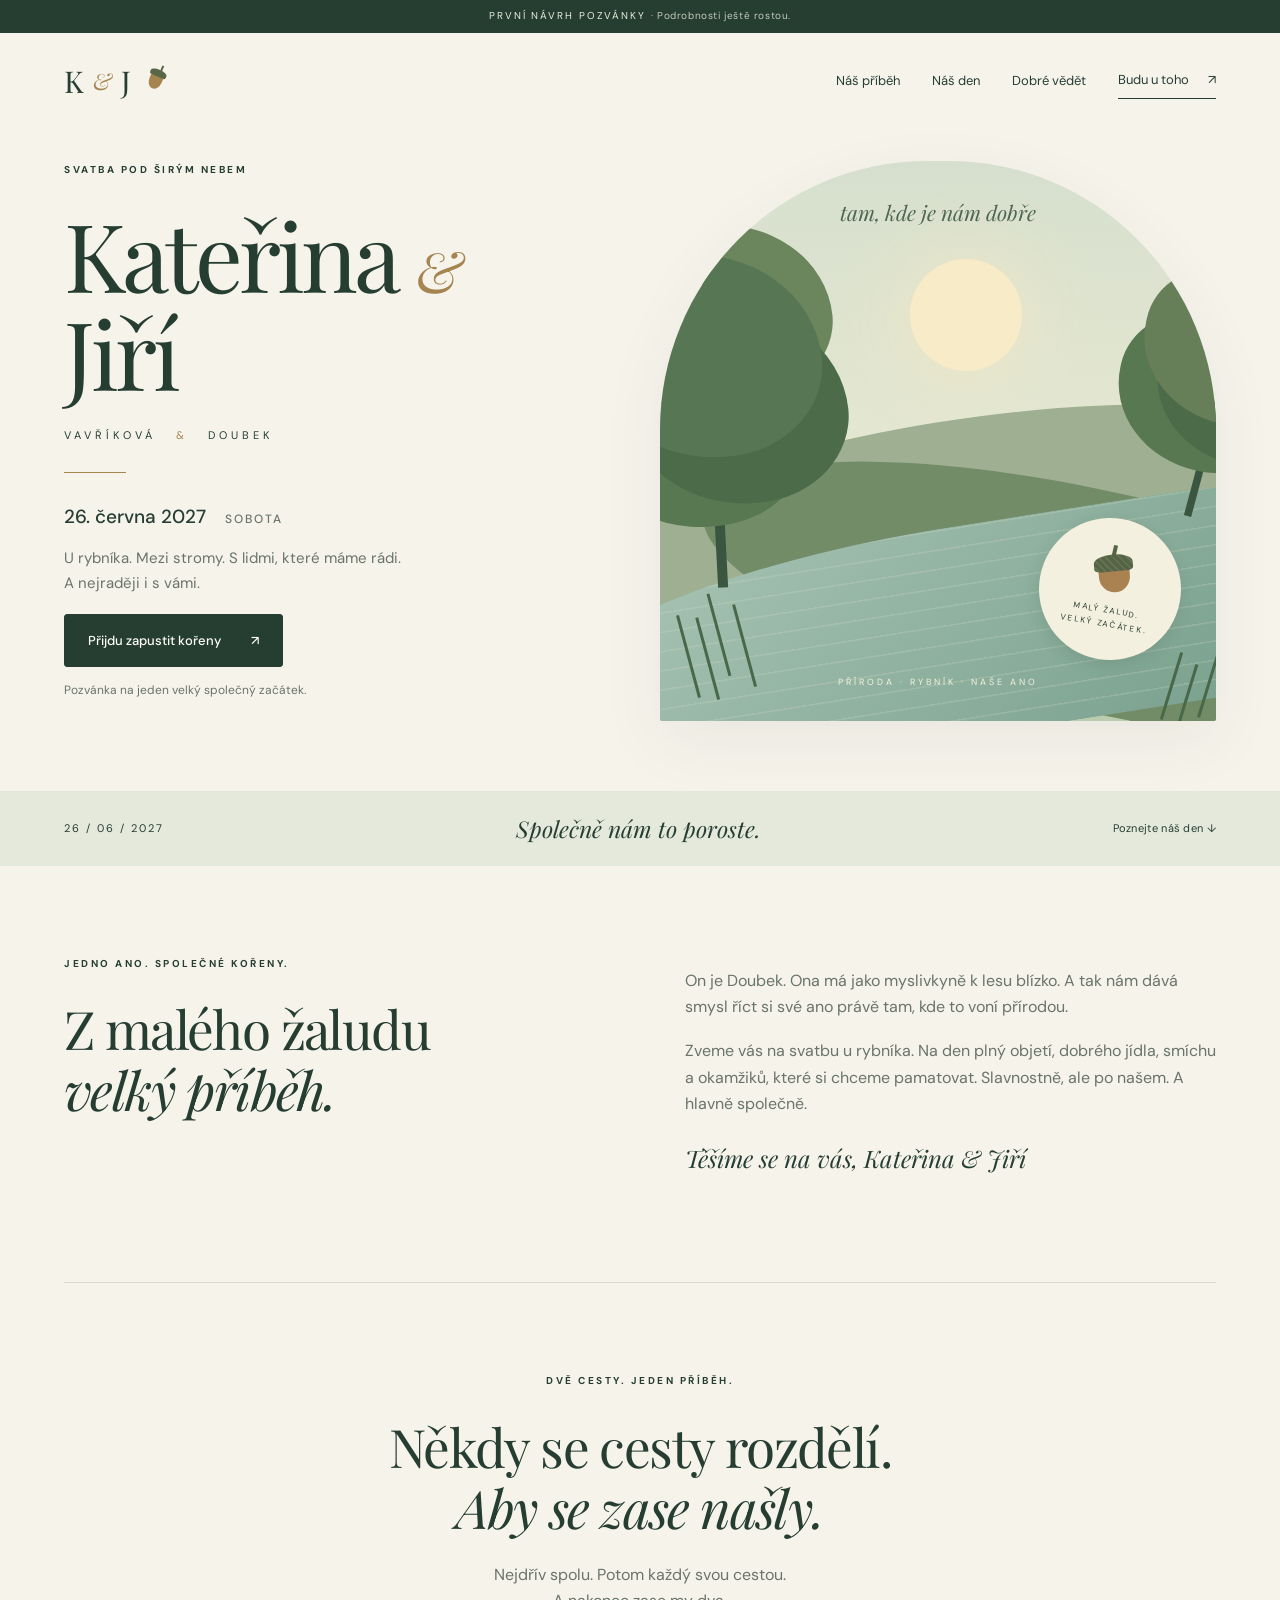
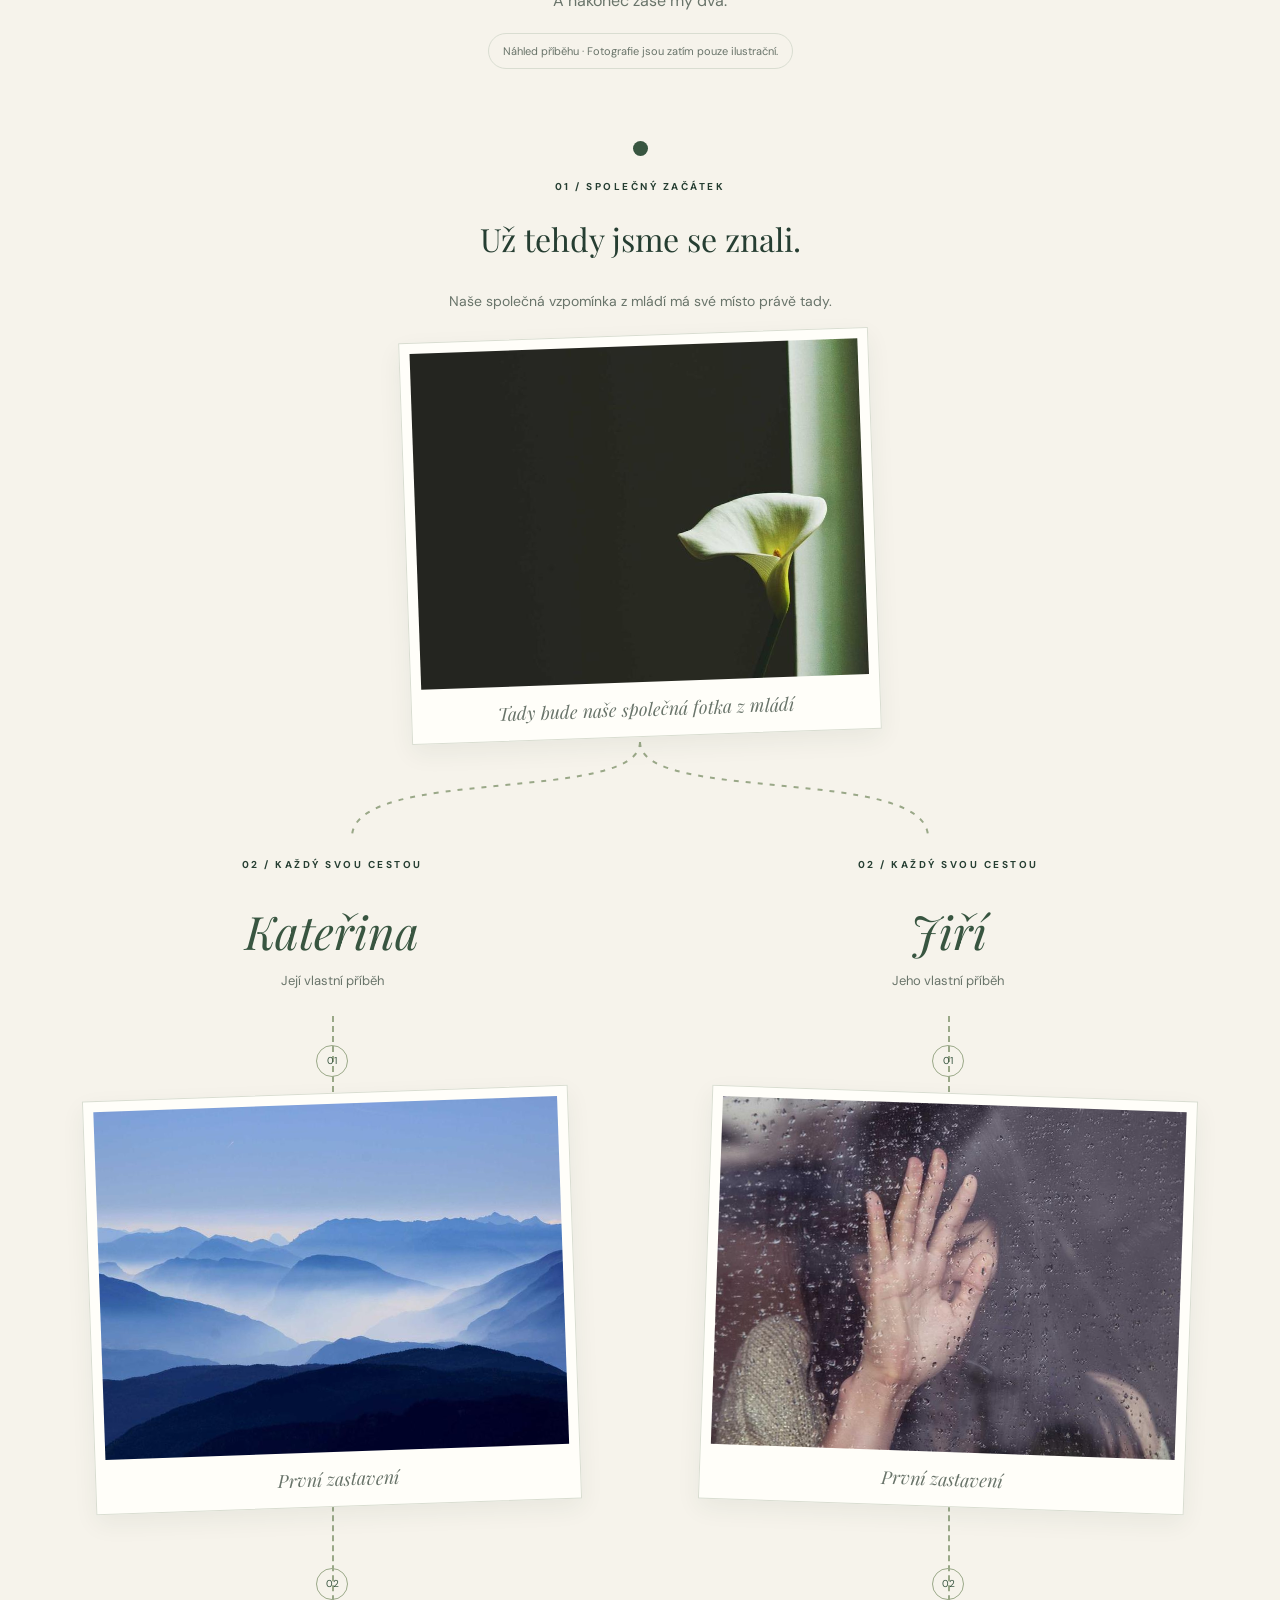
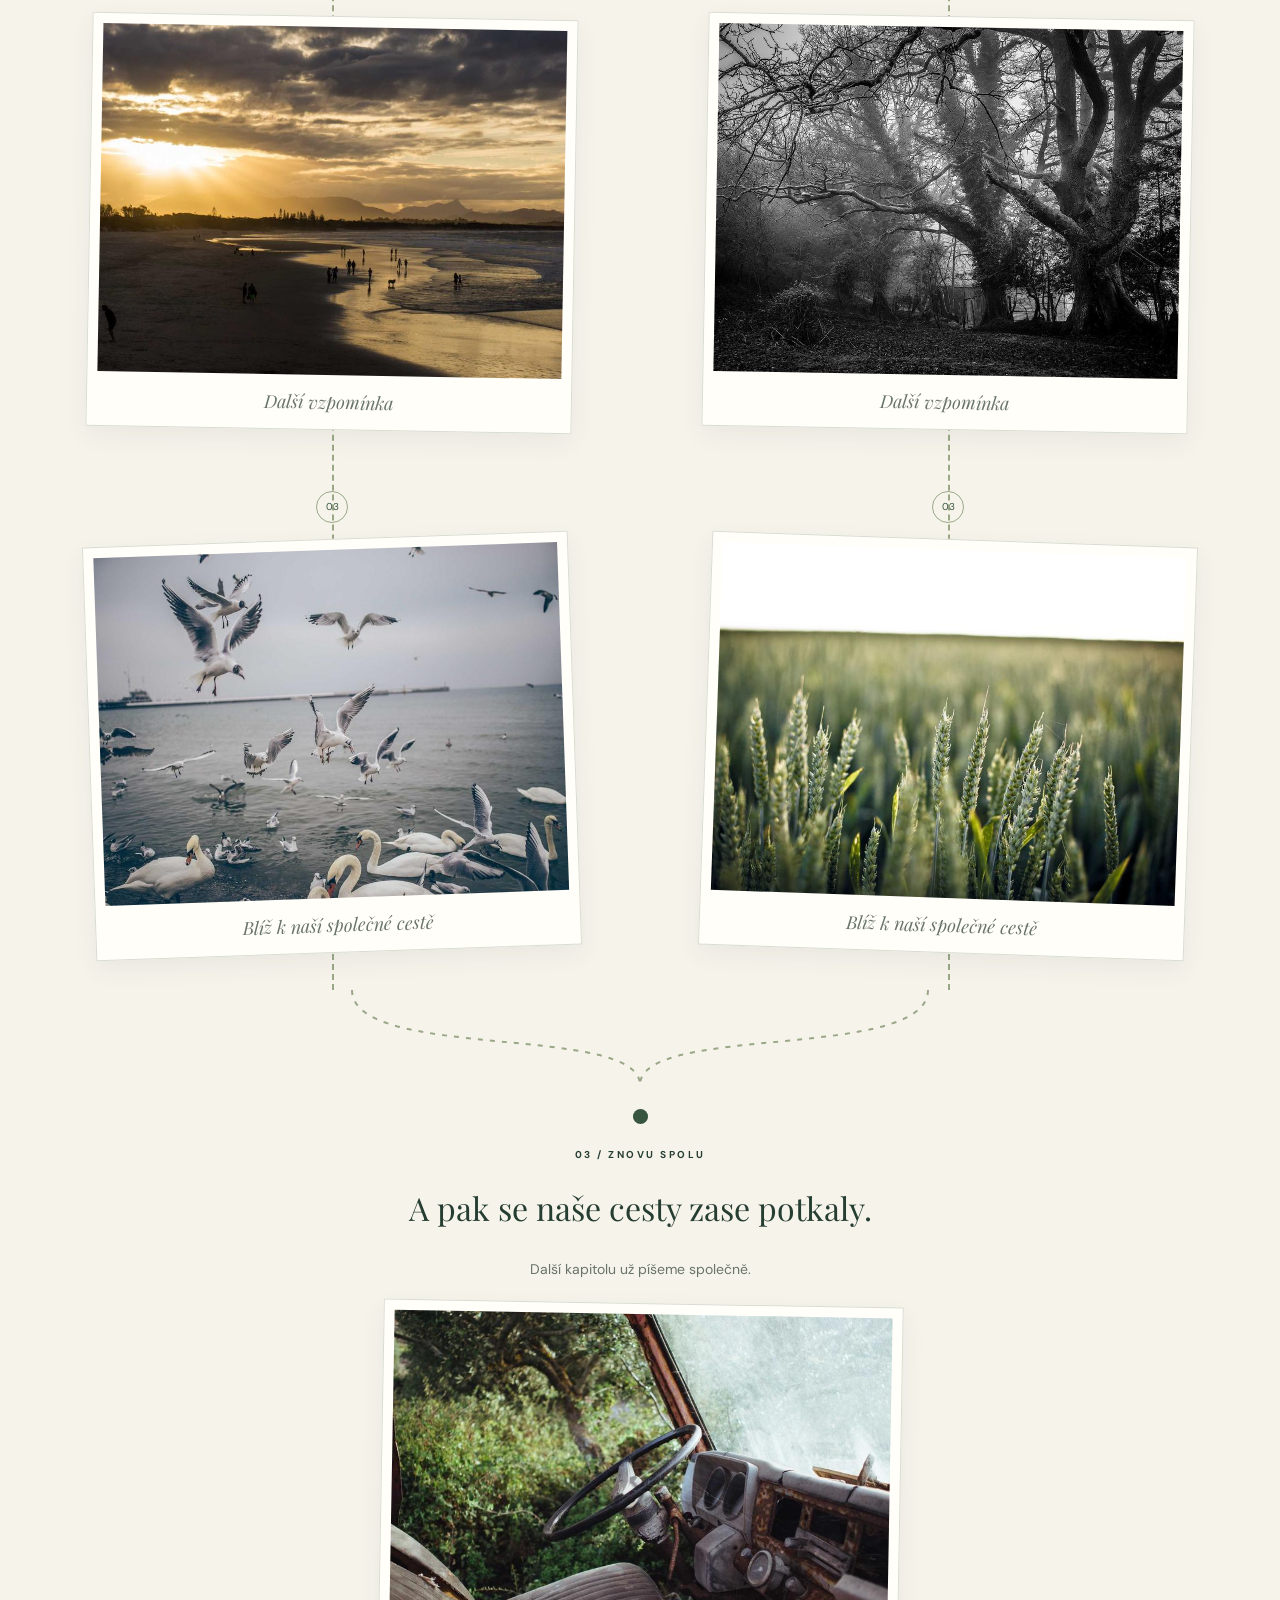
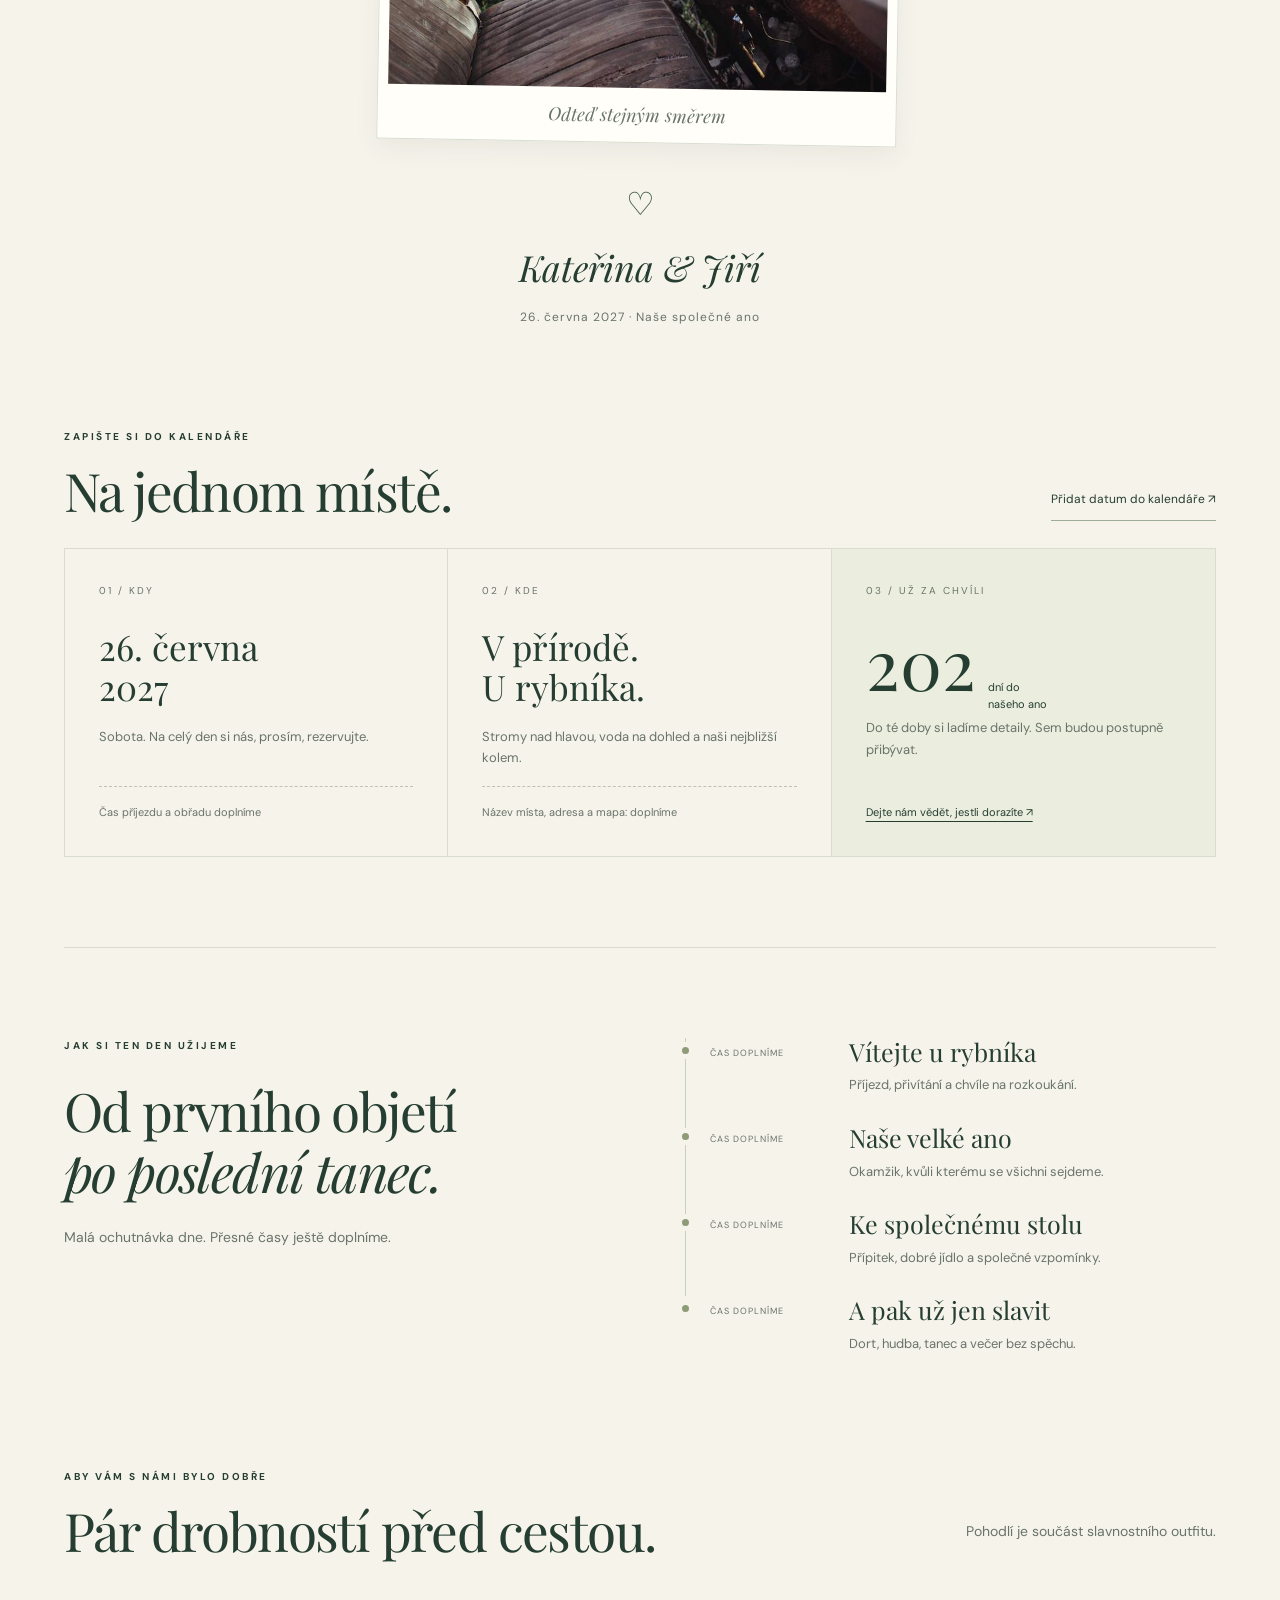
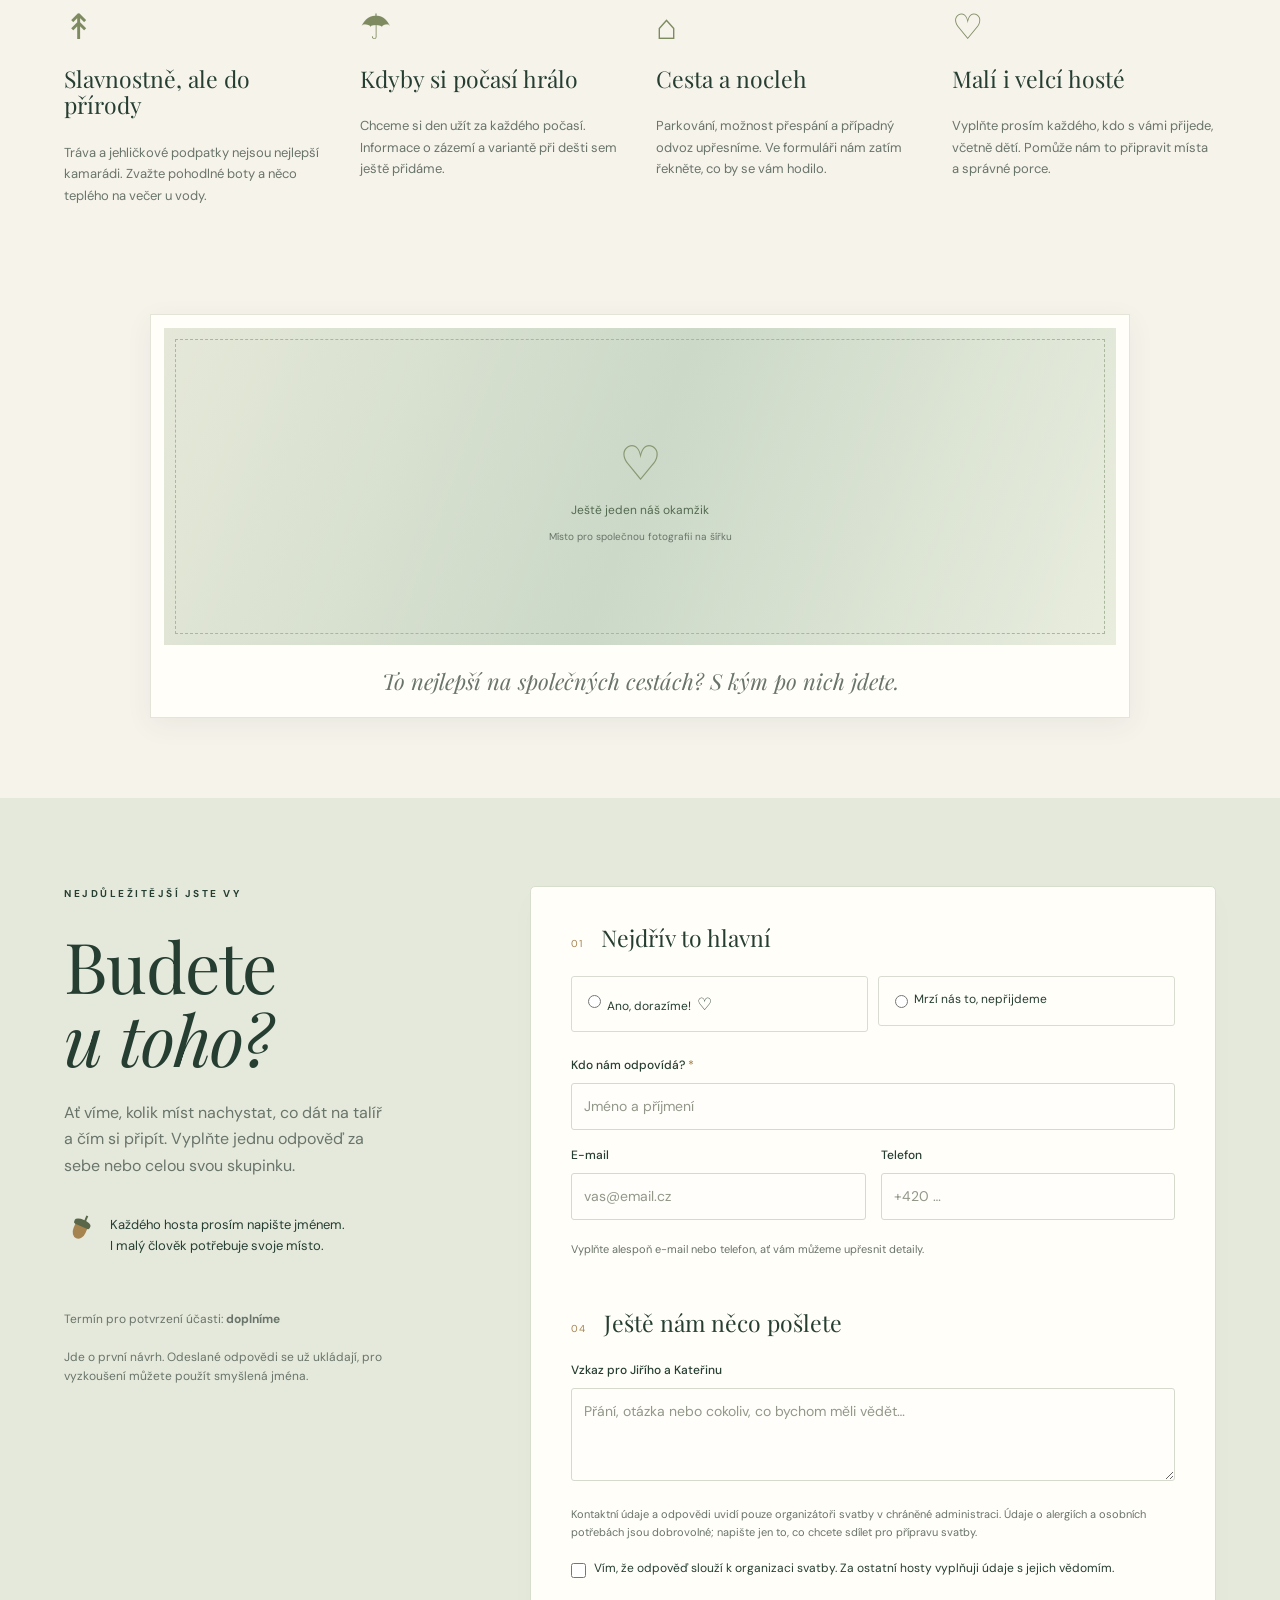
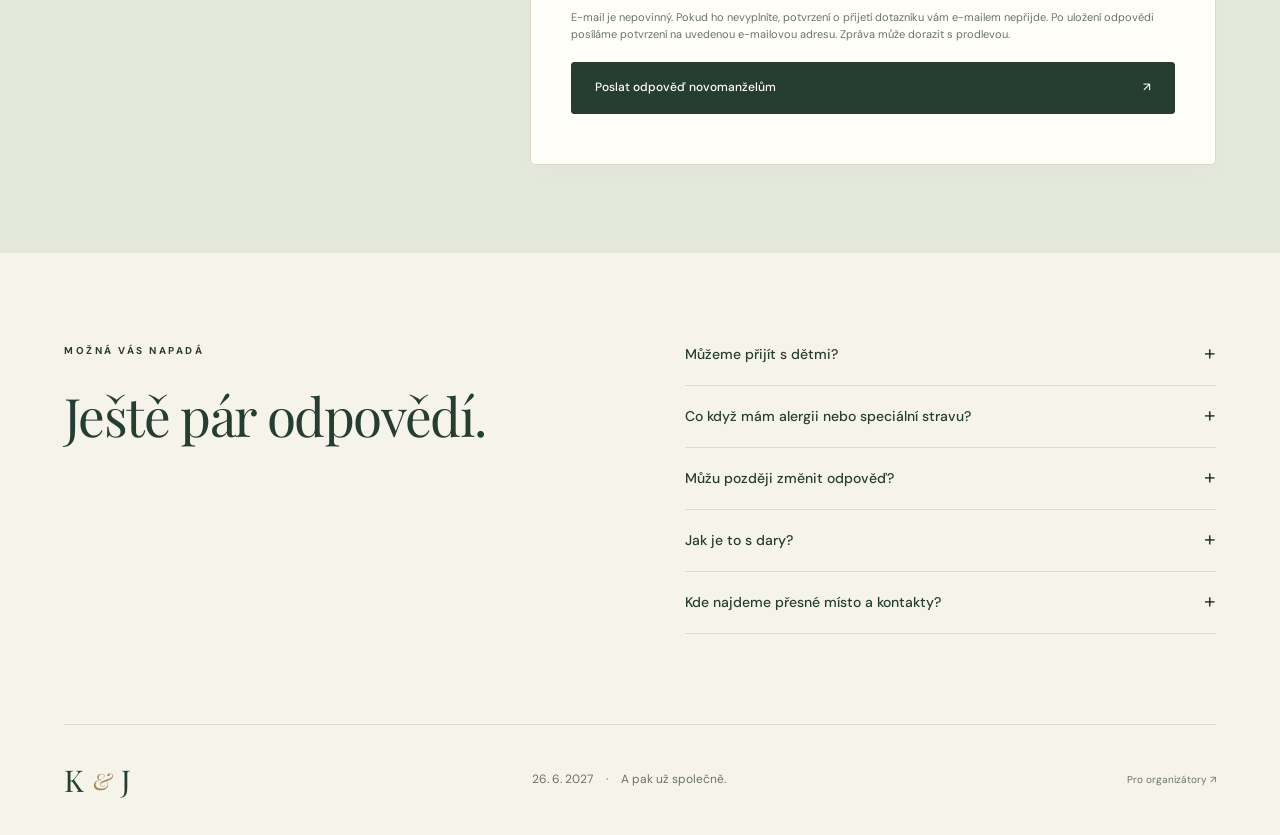
==== commit 7885ff2d: "Bust wedding page stylesheet cache Co-authored-by: Copilot <223556219+Copilot@users.noreply.github.c" ====
--- a/index.html
+++ b/index.html
@@ -10,7 +10,7 @@
   <meta property="og:type" content="website"><meta property="og:url" content="https://doukysvatba.github.io/">
   <meta property="og:image" content="https://doukysvatba.github.io/og.png"><meta property="og:image:alt" content="Kateřina a Jiří, 26. června 2027. Dubové listy a rybník.">
   <meta name="twitter:card" content="summary_large_image"><meta name="twitter:image" content="https://doukysvatba.github.io/og.png">
-  <link rel="stylesheet" href="style.css?v=20261031-journey"><script defer src="config.js?v=20261029-retry"></script><script defer src="api.js?v=20261029-retry"></script><script defer src="app.js?v=20261029-retry"></script>
+  <link rel="stylesheet" href="style.css?v=20261122-fonts"><script defer src="config.js?v=20261029-retry"></script><script defer src="api.js?v=20261029-retry"></script><script defer src="app.js?v=20261029-retry"></script>
 </head>
 <body>
 <a class="skip" href="#obsah">Přejít na obsah</a>
--- a/style.css
+++ b/style.css
@@ -1,5 +1,5 @@
 @import url('https://fonts.googleapis.com/css2?family=DM+Sans:wght@400;500;600;700&family=Manrope:wght@400;500;600;700&family=Playfair+Display:ital,wght@0,400;0,500;0,600;1,400;1,500&display=swap');
-:root{--paper:#f6f3eb;--ink:#263e32;--muted:#69746a;--line:#d9ddd1;--sage:#e5e9dc;--green:#385540;--gold:#a58450;--white:#fffef9;--serif:'Playfair Display',Georgia,serif;--sans:'DM Sans','Manrope',Arial,sans-serif}*{box-sizing:border-box}html{scroll-behavior:smooth;scroll-padding-top:24px}body{margin:0;background:var(--paper);color:var(--ink);font:16px/1.65 var(--sans)}button,input,select,textarea{font:inherit}button,a,input,select,textarea{touch-action:manipulation}a{color:inherit;text-underline-offset:5px}button,a{-webkit-tap-highlight-color:transparent}button{cursor:pointer}button:disabled{cursor:wait;opacity:.6}h1,h2,h3,p{margin-top:0}h1,h2,h3{font-family:var(--serif);font-weight:400;line-height:1.15}h2{font-size:clamp(32px,4.2vw,53px);letter-spacing:-1.6px;margin-bottom:24px}h3{font-size:26px}em{font-weight:400}p{margin-bottom:18px}input,select,textarea{min-width:0;max-width:100%}textarea{resize:vertical}a:focus-visible,button:focus-visible,summary:focus-visible,input:focus-visible,select:focus-visible,textarea:focus-visible{outline:3px solid #a58450;outline-offset:4px}[hidden]{display:none!important}.skip{position:absolute;left:10px;top:-80px;padding:12px;background:white;z-index:20}.skip:focus{top:5px}.draft{text-align:center;background:var(--ink);color:#e9eddf;font-size:10px;letter-spacing:1.9px;padding:8px 12px}.draft span{letter-spacing:.6px;opacity:.8}.header{max-width:1320px;padding:28px 48px;margin:auto;display:flex;align-items:center;justify-content:space-between}.monogram{font:30px var(--serif);display:flex;align-items:center;gap:9px;text-decoration:none}.monogram span{font-size:23px;font-style:italic;color:var(--gold)}.header nav{display:flex;gap:32px;align-items:center;font-size:13px}.header nav a{text-decoration:none}.nav-cta{border-bottom:1px solid var(--ink);padding:7px 0}.nav-cta span{margin-left:16px}.hero{max-width:1320px;min-height:650px;padding:32px 48px 70px;margin:auto;display:grid;grid-template-columns:1fr 1fr;gap:64px;align-items:center}.eyebrow{font-size:10px;font-weight:700;letter-spacing:2.5px;margin-bottom:26px}.hero h1{font-size:clamp(64px,7.4vw,100px);letter-spacing:-4px;line-height:1.04;margin-bottom:24px}.hero h1 .amp{font-size:.6em;color:var(--gold);font-style:italic}.surnames{font-size:11px;letter-spacing:4px}.surnames span{margin:0 13px;color:var(--gold)}.hero-rule{width:62px;border-top:1px solid var(--gold);margin:28px 0}.hero-date{font-size:19px;font-weight:500;margin-bottom:14px}.hero-date span{font-size:12px;text-transform:uppercase;letter-spacing:2px;margin-left:14px;color:var(--muted)}.hero-description{color:var(--muted);font-size:15px}.button{display:inline-flex;align-items:center;justify-content:space-between;gap:30px;background:var(--ink);color:var(--white);border:1px solid var(--ink);padding:15px 23px;font-size:13px;font-weight:500;text-decoration:none;border-radius:3px;min-height:50px;transition:background .2s,transform .2s}.button:hover{background:#426047;transform:translateY(-1px)}.button.secondary{background:transparent;color:var(--ink);border-color:#b5c0af}.button.secondary:hover{background:var(--sage)}.small{font-size:12px;color:var(--muted)}.hero-note{margin-top:14px}.hero-art{height:560px;position:relative;overflow:hidden;background:linear-gradient(#d6dfce,#e8e9d1 63%,#bbcbae);border-radius:48% 48% 2px 2px;isolation:isolate;box-shadow:0 20px 65px #233e3010}.sun{width:112px;height:112px;background:#f7ebc8;border-radius:50%;position:absolute;top:98px;left:45%;box-shadow:0 0 80px #f3e8c5}.hill{position:absolute;width:150%;height:220px;border-radius:50%}.hill-back{background:#9faf91;top:260px;left:-22%;transform:rotate(-9deg)}.hill-front{background:#738c68;top:333px;left:6%;transform:rotate(13deg)}.pond{position:absolute;left:-20%;width:150%;height:210px;bottom:-15px;background:repeating-linear-gradient(0deg,transparent 0 17px,#d8dfc838 18px 19px),linear-gradient(145deg,#abc6b6,#739b89);border-radius:50% 25% 0 0;transform:rotate(-9deg)}.tree{position:absolute;bottom:133px;width:150px;height:350px;left:-23px;transform:rotate(-6deg)}.tree b{position:absolute;left:72px;bottom:0;width:10px;height:100%;background:#3a5640;transform:rotate(3deg)}.tree i{position:absolute;inset:15px -40px 130px;background:#577653;border-radius:43% 57% 43% 55%;z-index:1;box-shadow:25px 53px 0 -4px #4b6b49,-20px 67px 0 1px #587852,30px -42px 0 -15px #6b855d}.tree-two{left:auto;right:-79px;bottom:157px;transform:scale(.75) rotate(12deg)}.tree-two i{background:#667f59}.reeds{position:absolute;bottom:22px;left:27px;width:3px;height:85px;background:#496849;transform:rotate(-15deg);box-shadow:18px 7px #496849,35px -13px #496849,57px 4px #496849;z-index:2}.reeds-two{left:auto;right:43px;bottom:0;transform:rotate(17deg);height:70px}.art-text{position:absolute;top:37px;left:0;right:0;text-align:center;font:italic 21px var(--serif);color:#4e6653}.art-caption{position:absolute;bottom:13px;left:0;right:0;text-align:center;color:#f5f3dd;font-size:9px;letter-spacing:3px;z-index:3}.art-grain{position:absolute;inset:0;opacity:.15;background-image:url("[data-uri]");z-index:4;mix-blend-mode:soft-light;pointer-events:none}.acorn-stamp{position:absolute;bottom:61px;right:35px;width:142px;height:142px;border-radius:50%;background:#f4f0df;display:flex;align-items:center;justify-content:center;flex-direction:column;transform:rotate(10deg);z-index:5;box-shadow:0 5px 15px #243e2920}.acorn-stamp span{text-align:center;font-size:8px;letter-spacing:1.8px;line-height:1.7;margin-top:12px}.acorn{position:relative;width:39px;height:45px;transform:rotate(-15deg)}.acorn i{position:absolute;bottom:0;width:31px;height:32px;left:4px;background:#aa8150;border-radius:8px 8px 50% 50%}.acorn b{position:absolute;top:7px;left:0;width:39px;height:17px;border-radius:55% 55% 20% 20%;background:repeating-linear-gradient(50deg,#556346 0 3px,#65724f 3px 5px)}.acorn b:before{content:'';position:absolute;bottom:14px;left:20px;width:4px;height:12px;transform:rotate(18deg);background:#556346}.tiny-acorn{display:inline-block;position:relative;width:13px;height:17px;background:#a58450;border-radius:3px 3px 50% 50%;margin:0 9px;transform:rotate(23deg)}.tiny-acorn:before{content:'';position:absolute;left:-2px;top:-3px;width:17px;height:7px;border-radius:50% 50% 2px 2px;background:#596748}.tiny-acorn:after{content:'';position:absolute;left:7px;top:-8px;width:2px;height:6px;background:#596748}.date-strip{background:var(--sage);padding:22px max(5%,calc((100vw - 1224px)/2));display:flex;align-items:center;justify-content:space-between;gap:20px;font-size:11px;letter-spacing:2px}.strip-center{font:italic 23px var(--serif);letter-spacing:0}.date-strip a{font-size:11px;letter-spacing:.3px;text-decoration:none}.section{max-width:1224px;margin:auto;padding:90px 0}.intro{display:grid;grid-template-columns:1fr 1fr;gap:90px}.intro-text{padding-top:12px;color:var(--muted)}.signature{font:italic 24px var(--serif);color:var(--ink);margin-top:25px}.details{padding-top:10px}.section-top{display:flex;justify-content:space-between;align-items:flex-end;gap:30px;margin-bottom:27px}.section-top h2{margin-bottom:0}.section-top .eyebrow{margin-bottom:14px}.text-button{border:0;border-bottom:1px solid #9eac97;background:none;color:var(--ink);font-size:12px;padding:10px 0;white-space:nowrap}.detail-grid{display:grid;grid-template-columns:repeat(3,1fr);border:1px solid var(--line)}.detail-card{padding:34px;display:flex;flex-direction:column;border-right:1px solid var(--line)}.detail-card:last-child{border:0}.card-num{font-size:10px;letter-spacing:2px;margin-bottom:28px;color:var(--muted)}.detail-card h3{font-size:35px;margin-bottom:18px}.detail-card p{font-size:13px;color:var(--muted)}.pending{margin-top:auto;padding-top:16px;border-top:1px dashed #bbc3b4;font-size:11px;color:var(--muted)}.countdown-card{background:#ebeedf}.countdown{display:flex;align-items:baseline;gap:12px;margin-top:-12px;margin-bottom:5px}.countdown strong{font:70px var(--serif)}.countdown span{font-size:11px;max-width:60px;line-height:1.5}.countdown-card a{font-size:11px;margin-top:auto}.program{border-top:1px solid var(--line);display:grid;grid-template-columns:1fr 1fr;gap:90px}.muted{color:var(--muted);font-size:14px}.timeline{margin:0;padding:0;list-style:none}.timeline li{display:grid;grid-template-columns:115px 1fr;gap:24px;padding:0 0 28px 24px;border-left:1px solid #c7d0be;position:relative}.timeline li:before{content:'';position:absolute;width:7px;height:7px;background:#8d9b76;border:5px solid var(--paper);box-sizing:content-box;border-radius:50%;top:4px;left:-9px}.timeline li:last-child{padding-bottom:0;border-color:transparent}.timeline span{font-size:9px;letter-spacing:1px;padding-top:8px;color:var(--muted)}.timeline h3{font-size:25px;margin-bottom:8px}.timeline p{font-size:13px;color:var(--muted);margin:0}.practical{padding-top:25px}.practical-grid{display:grid;grid-template-columns:repeat(4,1fr);gap:32px;margin-top:40px}.mini-icon{font:35px var(--serif);color:#7e8b60;display:block;margin-bottom:18px}.practical-grid h3{font-size:23px}.practical-grid p{font-size:13px;color:var(--muted)}.rsvp{max-width:none;background:var(--sage);padding:88px max(5%,calc((100vw - 1224px)/2));display:grid;grid-template-columns:.75fr 1.25fr;gap:100px}.rsvp-intro h2{font-size:70px;line-height:1.05}.rsvp-intro>p:not(.eyebrow){max-width:325px;color:var(--muted)}.rsvp-intro{align-self:start;position:sticky;top:40px}.rsvp-note{display:flex;align-items:flex-start;margin:35px 0;gap:15px}.rsvp-note .tiny-acorn{margin-top:8px;flex-shrink:0}.rsvp-note p{font-size:13px}.form-card{background:var(--white);padding:35px 40px;box-shadow:0 10px 30px #36452d05;border:1px solid #d8dece;border-radius:5px}fieldset{border:0;margin:0 0 30px;padding:0;min-width:0}legend{font:23px var(--serif);padding:0;margin-bottom:23px;width:100%}legend>span{font:10px var(--sans);letter-spacing:1px;color:var(--gold);margin-right:12px}.field{margin-bottom:16px}.field>label{display:block;font-size:12px;font-weight:500;margin-bottom:7px}.field>label>span{color:var(--gold)}.field input,.field textarea,.field select{width:100%;border:1px solid #d5dacd;border-radius:3px;background:#fffefa;color:var(--ink);padding:11px 12px;font-size:14px;min-height:45px}.field input::placeholder,.field textarea::placeholder{color:#929889}.field-hint{font-size:11px;color:var(--muted);margin:5px 0 18px;line-height:1.6}.two-columns{display:grid;grid-template-columns:1fr 1fr;gap:15px}.attendance{display:grid;grid-template-columns:1fr 1fr;gap:10px;margin-bottom:24px}.attendance label{position:relative;cursor:pointer}.attendance input{position:absolute;top:16px;left:12px;accent-color:var(--ink)}.attendance label>span{display:block;padding:13px 12px 13px 35px;border:1px solid var(--line);font-size:12px;min-height:50px;border-radius:3px}.attendance input:checked+span{background:var(--sage);border-color:var(--green)}.attendance b{font-weight:400;font-size:17px;margin-left:3px}.guest-card{background:#f4f5ed;border:1px solid #e2e5d9;padding:20px;margin-bottom:15px;border-radius:3px}.guest-top{display:flex;justify-content:space-between;align-items:center;margin-bottom:16px}.guest-top h4{margin:0;font-size:12px;font-weight:600}.remove-guest{font-size:11px;background:none;border:0;color:#7b4d3c;text-decoration:underline;text-underline-offset:3px;padding:5px}.drinks{display:flex;flex-wrap:wrap;gap:8px 14px}.check{display:flex;align-items:flex-start;gap:8px;font-size:12px;line-height:1.6;cursor:pointer}.check input{accent-color:var(--ink);margin:4px 0 0;flex-shrink:0;width:15px;height:15px}.drinks .check{font-size:11px}.add-guest{width:100%;justify-content:center;border-style:dashed!important;font-size:12px}.privacy-note{font-size:11px;color:var(--muted)}.submit{width:100%;font-size:12px}#form-status{font-size:13px;margin:15px 0 0;color:#8d432d}#success{text-align:center;padding:35px 0}#success h3{font-size:38px}#success p{font-size:14px}#success .small{font-size:12px}.success-icon{font-size:58px;color:var(--gold);margin-bottom:24px}.honey{position:absolute;left:-10000px;width:1px;height:1px;overflow:hidden}.faq{display:grid;grid-template-columns:1fr 1fr;gap:90px}.faq details{border-bottom:1px solid var(--line);padding:19px 0}.faq details:first-child{padding-top:0}.faq summary{cursor:pointer;list-style:none;font-size:14px;font-weight:500;display:flex;justify-content:space-between;gap:15px}.faq summary::-webkit-details-marker{display:none}.faq summary:after{content:'+';font-size:21px;font-weight:400;line-height:1}.faq details[open] summary:after{content:'−'}.faq details p{font-size:13px;color:var(--muted);padding-top:15px;margin-bottom:0}footer{max-width:1224px;margin:auto;padding:35px 0;border-top:1px solid var(--line);display:flex;align-items:center;justify-content:space-between;gap:20px}footer p{font-size:12px;margin:0;color:var(--muted)}footer p span{padding:0 10px}footer a{font-size:10px;color:var(--muted);text-decoration:none}
+:root{--paper:#f6f3eb;--ink:#263e32;--muted:#69746a;--line:#d9ddd1;--sage:#e5e9dc;--green:#385540;--gold:#a58450;--white:#fffef9;--serif:'Playfair Display',Georgia,serif;--sans:'DM Sans','Manrope',Arial,sans-serif}*{box-sizing:border-box}html{scroll-behavior:smooth;scroll-padding-top:24px}body{margin:0;background:var(--paper);color:var(--ink);font:16px/1.65 var(--sans)}button,input,select,textarea{font:inherit}button,a,input,select,textarea{touch-action:manipulation}a{color:inherit;text-underline-offset:5px}button,a{-webkit-tap-highlight-color:transparent}button{cursor:pointer}button:disabled{cursor:wait;opacity:.6}h1,h2,h3,p{margin-top:0}h1,h2,h3{font-family:var(--serif);font-weight:400;line-height:1.15}h2{font-size:clamp(32px,4.2vw,53px);letter-spacing:-1.6px;margin-bottom:24px}h3{font-size:26px}em{font-weight:400}p{margin-bottom:18px}input,select,textarea{min-width:0;max-width:100%}textarea{resize:vertical}a:focus-visible,button:focus-visible,summary:focus-visible,input:focus-visible,select:focus-visible,textarea:focus-visible{outline:3px solid #a58450;outline-offset:4px}[hidden]{display:none!important}.skip{position:absolute;left:10px;top:-80px;padding:12px;background:white;z-index:20}.skip:focus{top:5px}.draft{text-align:center;background:var(--ink);color:#e9eddf;font-size:10px;letter-spacing:1.9px;padding:8px 12px}.draft span{letter-spacing:.6px;opacity:.8}.header{max-width:1320px;padding:28px 48px;margin:auto;display:flex;align-items:center;justify-content:space-between}.monogram{font:30px var(--serif);display:flex;align-items:center;gap:9px;text-decoration:none}.monogram span{font-size:23px;font-style:italic;color:var(--gold)}.header nav{display:flex;gap:32px;align-items:center;font-size:13px}.header nav a{text-decoration:none}.nav-cta{border-bottom:1px solid var(--ink);padding:7px 0}.nav-cta span{margin-left:16px}.hero{max-width:1320px;min-height:650px;padding:32px 48px 70px;margin:auto;display:grid;grid-template-columns:1fr 1fr;gap:64px;align-items:center}.eyebrow{font-size:10px;font-weight:700;letter-spacing:2.5px;margin-bottom:26px}.hero h1{font-size:clamp(64px,7.4vw,100px);letter-spacing:-4px;line-height:1.04;margin-bottom:24px}.hero h1 em{font-style:normal}.hero h1 .amp{font-size:.6em;color:var(--gold);font-style:italic}.surnames{font-size:11px;letter-spacing:4px}.surnames span{margin:0 13px;color:var(--gold)}.hero-rule{width:62px;border-top:1px solid var(--gold);margin:28px 0}.hero-date{font-size:19px;font-weight:500;margin-bottom:14px}.hero-date span{font-size:12px;text-transform:uppercase;letter-spacing:2px;margin-left:14px;color:var(--muted)}.hero-description{color:var(--muted);font-size:15px}.button{display:inline-flex;align-items:center;justify-content:space-between;gap:30px;background:var(--ink);color:var(--white);border:1px solid var(--ink);padding:15px 23px;font-size:13px;font-weight:500;text-decoration:none;border-radius:3px;min-height:50px;transition:background .2s,transform .2s}.button:hover{background:#426047;transform:translateY(-1px)}.button.secondary{background:transparent;color:var(--ink);border-color:#b5c0af}.button.secondary:hover{background:var(--sage)}.small{font-size:12px;color:var(--muted)}.hero-note{margin-top:14px}.hero-art{height:560px;position:relative;overflow:hidden;background:linear-gradient(#d6dfce,#e8e9d1 63%,#bbcbae);border-radius:48% 48% 2px 2px;isolation:isolate;box-shadow:0 20px 65px #233e3010}.sun{width:112px;height:112px;background:#f7ebc8;border-radius:50%;position:absolute;top:98px;left:45%;box-shadow:0 0 80px #f3e8c5}.hill{position:absolute;width:150%;height:220px;border-radius:50%}.hill-back{background:#9faf91;top:260px;left:-22%;transform:rotate(-9deg)}.hill-front{background:#738c68;top:333px;left:6%;transform:rotate(13deg)}.pond{position:absolute;left:-20%;width:150%;height:210px;bottom:-15px;background:repeating-linear-gradient(0deg,transparent 0 17px,#d8dfc838 18px 19px),linear-gradient(145deg,#abc6b6,#739b89);border-radius:50% 25% 0 0;transform:rotate(-9deg)}.tree{position:absolute;bottom:133px;width:150px;height:350px;left:-23px;transform:rotate(-6deg)}.tree b{position:absolute;left:72px;bottom:0;width:10px;height:100%;background:#3a5640;transform:rotate(3deg)}.tree i{position:absolute;inset:15px -40px 130px;background:#577653;border-radius:43% 57% 43% 55%;z-index:1;box-shadow:25px 53px 0 -4px #4b6b49,-20px 67px 0 1px #587852,30px -42px 0 -15px #6b855d}.tree-two{left:auto;right:-79px;bottom:157px;transform:scale(.75) rotate(12deg)}.tree-two i{background:#667f59}.reeds{position:absolute;bottom:22px;left:27px;width:3px;height:85px;background:#496849;transform:rotate(-15deg);box-shadow:18px 7px #496849,35px -13px #496849,57px 4px #496849;z-index:2}.reeds-two{left:auto;right:43px;bottom:0;transform:rotate(17deg);height:70px}.art-text{position:absolute;top:37px;left:0;right:0;text-align:center;font:italic 21px var(--serif);color:#4e6653}.art-caption{position:absolute;bottom:13px;left:0;right:0;text-align:center;color:#f5f3dd;font-size:9px;letter-spacing:3px;z-index:3}.art-grain{position:absolute;inset:0;opacity:.15;background-image:url("[data-uri]");z-index:4;mix-blend-mode:soft-light;pointer-events:none}.acorn-stamp{position:absolute;bottom:61px;right:35px;width:142px;height:142px;border-radius:50%;background:#f4f0df;display:flex;align-items:center;justify-content:center;flex-direction:column;transform:rotate(10deg);z-index:5;box-shadow:0 5px 15px #243e2920}.acorn-stamp span{text-align:center;font-size:8px;letter-spacing:1.8px;line-height:1.7;margin-top:12px}.acorn{position:relative;width:39px;height:45px;transform:rotate(-15deg)}.acorn i{position:absolute;bottom:0;width:31px;height:32px;left:4px;background:#aa8150;border-radius:8px 8px 50% 50%}.acorn b{position:absolute;top:7px;left:0;width:39px;height:17px;border-radius:55% 55% 20% 20%;background:repeating-linear-gradient(50deg,#556346 0 3px,#65724f 3px 5px)}.acorn b:before{content:'';position:absolute;bottom:14px;left:20px;width:4px;height:12px;transform:rotate(18deg);background:#556346}.tiny-acorn{display:inline-block;position:relative;width:13px;height:17px;background:#a58450;border-radius:3px 3px 50% 50%;margin:0 9px;transform:rotate(23deg)}.tiny-acorn:before{content:'';position:absolute;left:-2px;top:-3px;width:17px;height:7px;border-radius:50% 50% 2px 2px;background:#596748}.tiny-acorn:after{content:'';position:absolute;left:7px;top:-8px;width:2px;height:6px;background:#596748}.date-strip{background:var(--sage);padding:22px max(5%,calc((100vw - 1224px)/2));display:flex;align-items:center;justify-content:space-between;gap:20px;font-size:11px;letter-spacing:2px}.strip-center{font:italic 23px var(--serif);letter-spacing:0}.date-strip a{font-size:11px;letter-spacing:.3px;text-decoration:none}.section{max-width:1224px;margin:auto;padding:90px 0}.intro{display:grid;grid-template-columns:1fr 1fr;gap:90px}.intro-text{padding-top:12px;color:var(--muted)}.signature{font:italic 24px var(--serif);color:var(--ink);margin-top:25px}.details{padding-top:10px}.section-top{display:flex;justify-content:space-between;align-items:flex-end;gap:30px;margin-bottom:27px}.section-top h2{margin-bottom:0}.section-top .eyebrow{margin-bottom:14px}.text-button{border:0;border-bottom:1px solid #9eac97;background:none;color:var(--ink);font-size:12px;padding:10px 0;white-space:nowrap}.detail-grid{display:grid;grid-template-columns:repeat(3,1fr);border:1px solid var(--line)}.detail-card{padding:34px;display:flex;flex-direction:column;border-right:1px solid var(--line)}.detail-card:last-child{border:0}.card-num{font-size:10px;letter-spacing:2px;margin-bottom:28px;color:var(--muted)}.detail-card h3{font-size:35px;margin-bottom:18px}.detail-card p{font-size:13px;color:var(--muted)}.pending{margin-top:auto;padding-top:16px;border-top:1px dashed #bbc3b4;font-size:11px;color:var(--muted)}.countdown-card{background:#ebeedf}.countdown{display:flex;align-items:baseline;gap:12px;margin-top:-12px;margin-bottom:5px}.countdown strong{font:70px var(--serif)}.countdown span{font-size:11px;max-width:60px;line-height:1.5}.countdown-card a{font-size:11px;margin-top:auto}.program{border-top:1px solid var(--line);display:grid;grid-template-columns:1fr 1fr;gap:90px}.muted{color:var(--muted);font-size:14px}.timeline{margin:0;padding:0;list-style:none}.timeline li{display:grid;grid-template-columns:115px 1fr;gap:24px;padding:0 0 28px 24px;border-left:1px solid #c7d0be;position:relative}.timeline li:before{content:'';position:absolute;width:7px;height:7px;background:#8d9b76;border:5px solid var(--paper);box-sizing:content-box;border-radius:50%;top:4px;left:-9px}.timeline li:last-child{padding-bottom:0;border-color:transparent}.timeline span{font-size:9px;letter-spacing:1px;padding-top:8px;color:var(--muted)}.timeline h3{font-size:25px;margin-bottom:8px}.timeline p{font-size:13px;color:var(--muted);margin:0}.practical{padding-top:25px}.practical-grid{display:grid;grid-template-columns:repeat(4,1fr);gap:32px;margin-top:40px}.mini-icon{font:35px var(--serif);color:#7e8b60;display:block;margin-bottom:18px}.practical-grid h3{font-size:23px}.practical-grid p{font-size:13px;color:var(--muted)}.rsvp{max-width:none;background:var(--sage);padding:88px max(5%,calc((100vw - 1224px)/2));display:grid;grid-template-columns:.75fr 1.25fr;gap:100px}.rsvp-intro h2{font-size:70px;line-height:1.05}.rsvp-intro>p:not(.eyebrow){max-width:325px;color:var(--muted)}.rsvp-intro{align-self:start;position:sticky;top:40px}.rsvp-note{display:flex;align-items:flex-start;margin:35px 0;gap:15px}.rsvp-note .tiny-acorn{margin-top:8px;flex-shrink:0}.rsvp-note p{font-size:13px}.form-card{background:var(--white);padding:35px 40px;box-shadow:0 10px 30px #36452d05;border:1px solid #d8dece;border-radius:5px}fieldset{border:0;margin:0 0 30px;padding:0;min-width:0}legend{font:23px var(--serif);padding:0;margin-bottom:23px;width:100%}legend>span{font:10px var(--sans);letter-spacing:1px;color:var(--gold);margin-right:12px}.field{margin-bottom:16px}.field>label{display:block;font-size:12px;font-weight:500;margin-bottom:7px}.field>label>span{color:var(--gold)}.field input,.field textarea,.field select{width:100%;border:1px solid #d5dacd;border-radius:3px;background:#fffefa;color:var(--ink);padding:11px 12px;font-size:14px;min-height:45px}.field input::placeholder,.field textarea::placeholder{color:#929889}.field-hint{font-size:11px;color:var(--muted);margin:5px 0 18px;line-height:1.6}.two-columns{display:grid;grid-template-columns:1fr 1fr;gap:15px}.attendance{display:grid;grid-template-columns:1fr 1fr;gap:10px;margin-bottom:24px}.attendance label{position:relative;cursor:pointer}.attendance input{position:absolute;top:16px;left:12px;accent-color:var(--ink)}.attendance label>span{display:block;padding:13px 12px 13px 35px;border:1px solid var(--line);font-size:12px;min-height:50px;border-radius:3px}.attendance input:checked+span{background:var(--sage);border-color:var(--green)}.attendance b{font-weight:400;font-size:17px;margin-left:3px}.guest-card{background:#f4f5ed;border:1px solid #e2e5d9;padding:20px;margin-bottom:15px;border-radius:3px}.guest-top{display:flex;justify-content:space-between;align-items:center;margin-bottom:16px}.guest-top h4{margin:0;font-size:12px;font-weight:600}.remove-guest{font-size:11px;background:none;border:0;color:#7b4d3c;text-decoration:underline;text-underline-offset:3px;padding:5px}.drinks{display:flex;flex-wrap:wrap;gap:8px 14px}.check{display:flex;align-items:flex-start;gap:8px;font-size:12px;line-height:1.6;cursor:pointer}.check input{accent-color:var(--ink);margin:4px 0 0;flex-shrink:0;width:15px;height:15px}.drinks .check{font-size:11px}.add-guest{width:100%;justify-content:center;border-style:dashed!important;font-size:12px}.privacy-note{font-size:11px;color:var(--muted)}.submit{width:100%;font-size:12px}#form-status{font-size:13px;margin:15px 0 0;color:#8d432d}#success{text-align:center;padding:35px 0}#success h3{font-size:38px}#success p{font-size:14px}#success .small{font-size:12px}.success-icon{font-size:58px;color:var(--gold);margin-bottom:24px}.honey{position:absolute;left:-10000px;width:1px;height:1px;overflow:hidden}.faq{display:grid;grid-template-columns:1fr 1fr;gap:90px}.faq details{border-bottom:1px solid var(--line);padding:19px 0}.faq details:first-child{padding-top:0}.faq summary{cursor:pointer;list-style:none;font-size:14px;font-weight:500;display:flex;justify-content:space-between;gap:15px}.faq summary::-webkit-details-marker{display:none}.faq summary:after{content:'+';font-size:21px;font-weight:400;line-height:1}.faq details[open] summary:after{content:'−'}.faq details p{font-size:13px;color:var(--muted);padding-top:15px;margin-bottom:0}footer{max-width:1224px;margin:auto;padding:35px 0;border-top:1px solid var(--line);display:flex;align-items:center;justify-content:space-between;gap:20px}footer p{font-size:12px;margin:0;color:var(--muted)}footer p span{padding:0 10px}footer a{font-size:10px;color:var(--muted);text-decoration:none}
 @media(min-width:1500px){.hero{padding-top:50px;padding-bottom:90px}.hero-art{height:610px}.hero{gap:85px}}@media(max-width:1320px){.section:not(.rsvp),footer{margin-left:5%;margin-right:5%}.header,.hero{padding-left:5%;padding-right:5%}.hero{gap:40px}.rsvp{gap:55px}}@media(max-width:900px){.hero-art{height:490px}.hero{gap:28px;min-height:0;padding-top:28px}.hero h1{font-size:73px}.hero-date span{display:block;margin:3px 0 0}.hero-description br{display:none}.intro,.program,.faq{gap:40px}.detail-card{padding:25px}.practical-grid{grid-template-columns:repeat(2,1fr)}.rsvp{grid-template-columns:1fr;gap:30px}.rsvp-intro{position:static;display:grid;grid-template-columns:1fr 1fr;column-gap:35px}.rsvp-intro .eyebrow,.rsvp-intro h2{grid-column:1}.rsvp-intro h2{grid-row:2/5}.rsvp-intro>p:not(.eyebrow),.rsvp-note{grid-column:2;max-width:none}.rsvp-intro>p:nth-child(3){grid-row:1/3;padding-top:10px}.rsvp-note{margin:0}.rsvp-intro h2{font-size:60px}.form-card{padding:35px}.timeline li{grid-template-columns:85px 1fr;gap:15px}.timeline span{font-size:8px}.strip-center{font-size:19px}.section{padding-top:65px;padding-bottom:65px}}
 @media(max-width:620px){.draft{font-size:8px;letter-spacing:1.4px}.draft span{font-size:8px}.header{padding-top:20px;padding-bottom:16px}.header nav{gap:19px;font-size:11px}.header nav>a:first-child{display:none}.monogram{font-size:25px}.hero{grid-template-columns:1fr;padding-top:25px;padding-bottom:38px;gap:27px}.hero-copy{text-align:center}.hero .eyebrow{margin-bottom:22px;font-size:9px}.hero h1{font-size:76px;line-height:1;letter-spacing:-3px}.hero h1 br{display:none}.hero h1 .amp{display:block;font-size:39px;line-height:1.15}.surnames{font-size:9px;letter-spacing:3px;margin-top:22px}.hero-rule{margin:20px auto}.hero-date{font-size:18px}.hero-date span{display:inline;font-size:10px;margin-left:10px}.hero-description{font-size:13px;max-width:280px;margin:0 auto 22px}.hero .button{font-size:12px}.hero-note{font-size:10px}.hero-art{height:370px;width:100%;max-width:400px;margin:auto;border-radius:48% 48% 2px 2px}.sun{top:70px;left:47%;width:75px;height:75px}.hill-back{top:165px}.hill-front{top:235px}.pond{height:150px}.tree{height:280px;bottom:76px;transform:scale(.75);transform-origin:bottom}.tree-two{bottom:101px;transform:scale(.6) rotate(12deg)}.art-text{top:28px;font-size:18px}.acorn-stamp{width:108px;height:108px;bottom:39px;right:25px}.acorn-stamp .acorn{transform:scale(.75) rotate(-15deg);margin-bottom:-6px}.acorn-stamp span{font-size:6px;margin-top:6px}.art-caption{font-size:7px;letter-spacing:2px;bottom:8px}.date-strip{justify-content:center;padding:19px 5%}.date-strip>span:first-child,.date-strip a{display:none}.strip-center{font-size:23px}.section{padding:50px 0}.intro,.program,.faq{grid-template-columns:1fr;gap:20px}.intro-text{padding-top:0;font-size:14px}.eyebrow{font-size:9px;margin-bottom:19px}h2{font-size:37px;letter-spacing:-1px}.signature{font-size:22px}.section-top{align-items:flex-start;flex-direction:column;gap:12px}.detail-grid{grid-template-columns:1fr}.detail-card{padding:28px;border-right:0;border-bottom:1px solid var(--line)}.detail-card h3 br{display:none}.detail-card h3{font-size:30px}.card-num{margin-bottom:18px}.countdown strong{font-size:65px}.countdown span{max-width:none}.timeline li{grid-template-columns:90px 1fr;padding-left:20px;gap:14px}.timeline h3{font-size:24px}.practical-grid{gap:23px}.practical-grid h3{font-size:22px}.practical-grid p{font-size:12px}.mini-icon{font-size:29px;margin-bottom:13px}.rsvp{padding:50px 5%;gap:20px}.rsvp-intro{display:block}.rsvp-intro h2{font-size:53px}.rsvp-intro h2 br{display:none}.rsvp-intro h2 em{margin-left:10px}.rsvp-intro>p:not(.eyebrow){font-size:13px;max-width:none}.rsvp-intro>p:nth-child(3){padding-top:0}.rsvp-note{margin:20px 0}.rsvp-intro .small{font-size:11px!important}.form-card{padding:25px 19px}.two-columns{grid-template-columns:1fr;gap:0}.attendance{grid-template-columns:1fr;gap:8px}.attendance label>span{font-size:12px}.guest-card{padding:16px}.form-card legend{font-size:21px}.submit{padding:15px;gap:10px;font-size:11px}.field input,.field select,.field textarea{font-size:16px}.faq{gap:15px}.faq summary{font-size:13px}footer{flex-wrap:wrap;padding:26px 0;gap:16px}footer .monogram{font-size:23px}footer p{font-size:10px}footer>a{width:100%;text-align:center;font-size:10px}}@media(prefers-reduced-motion:reduce){html{scroll-behavior:auto}*,*:before,*:after{transition:none!important}}
 
